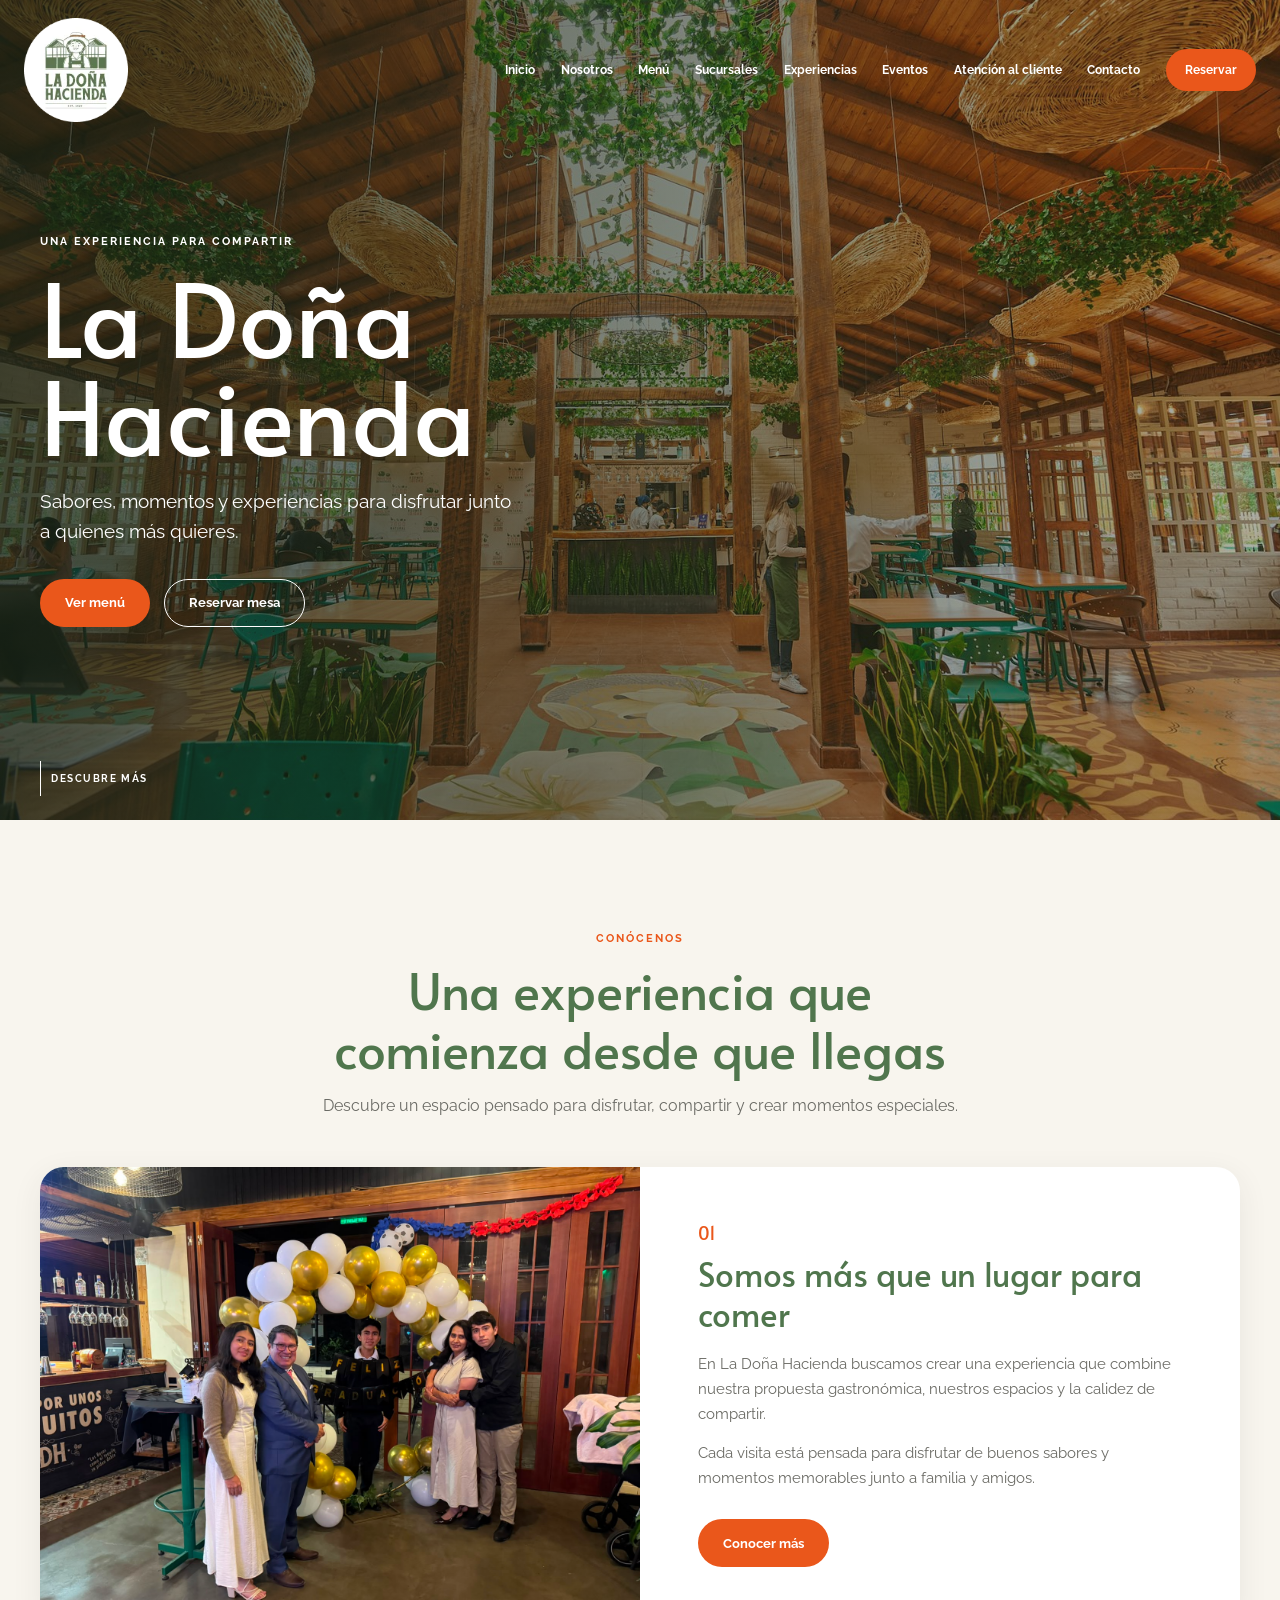
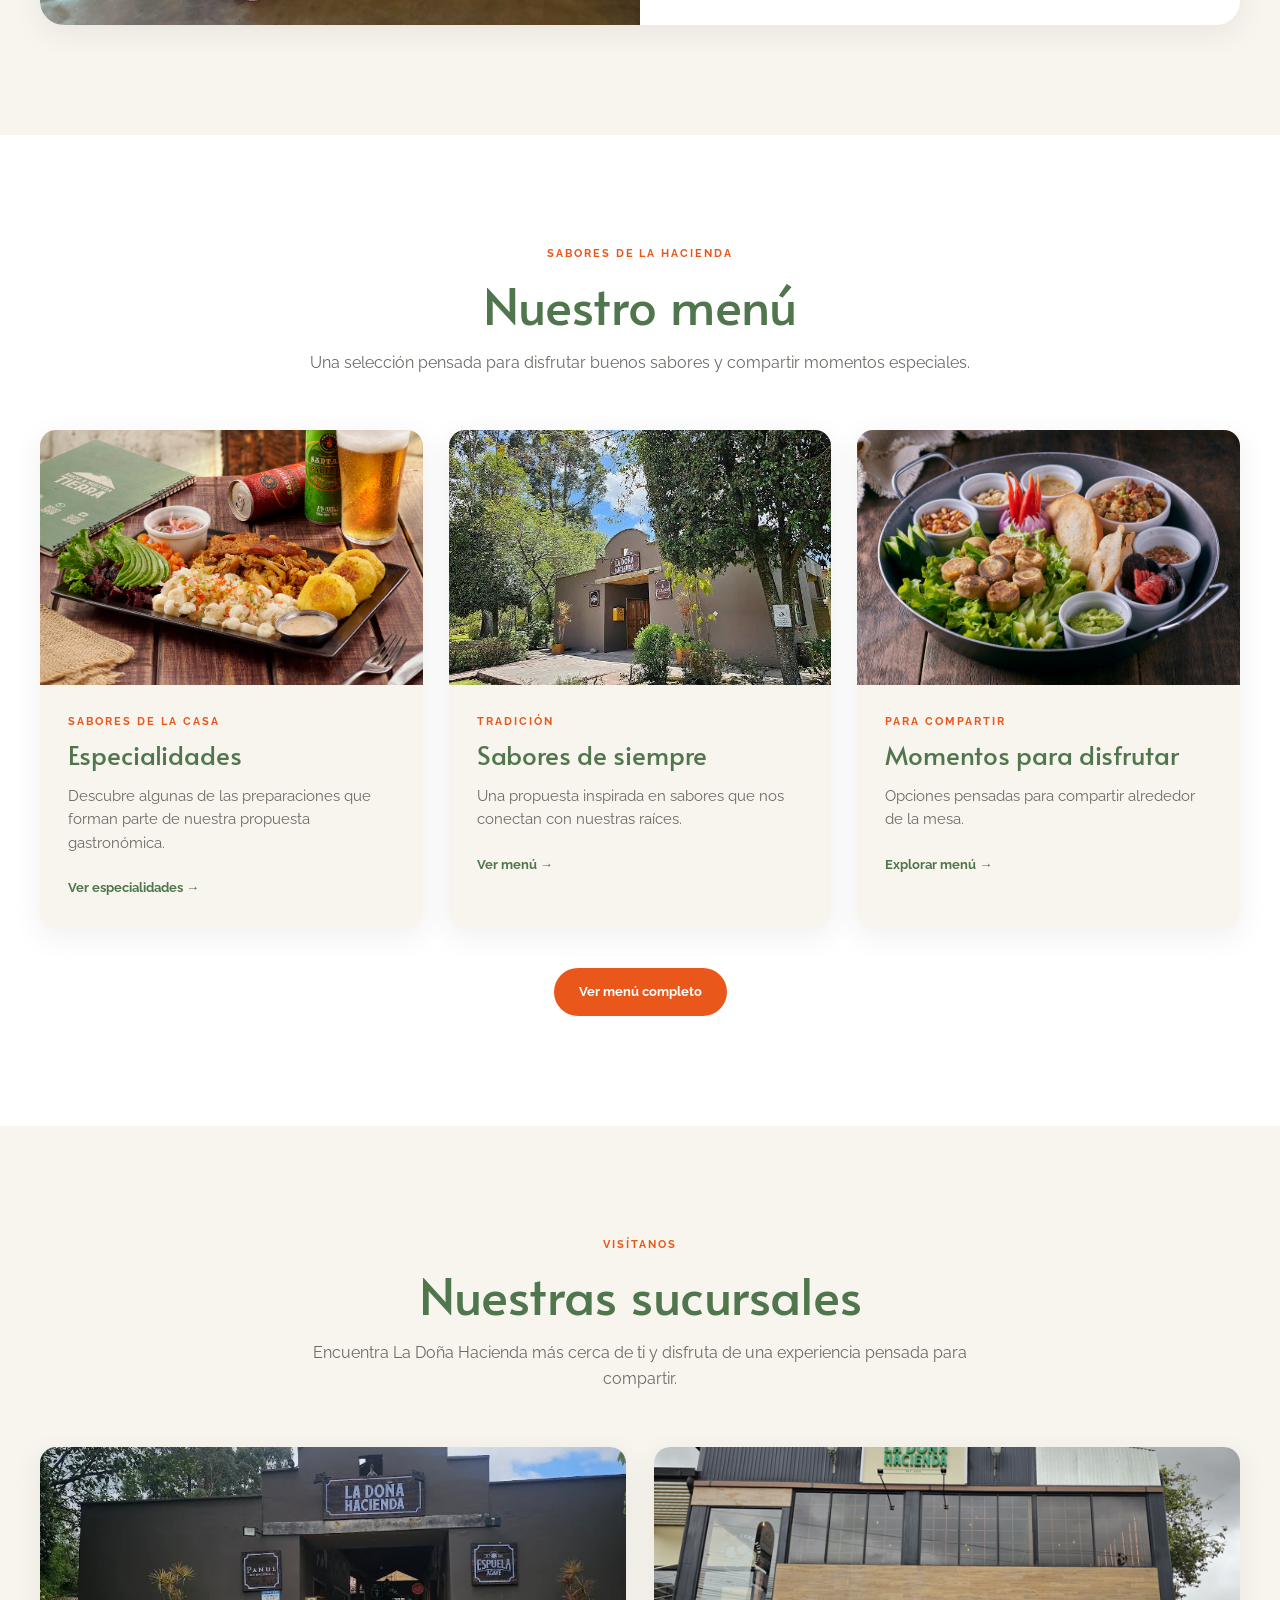
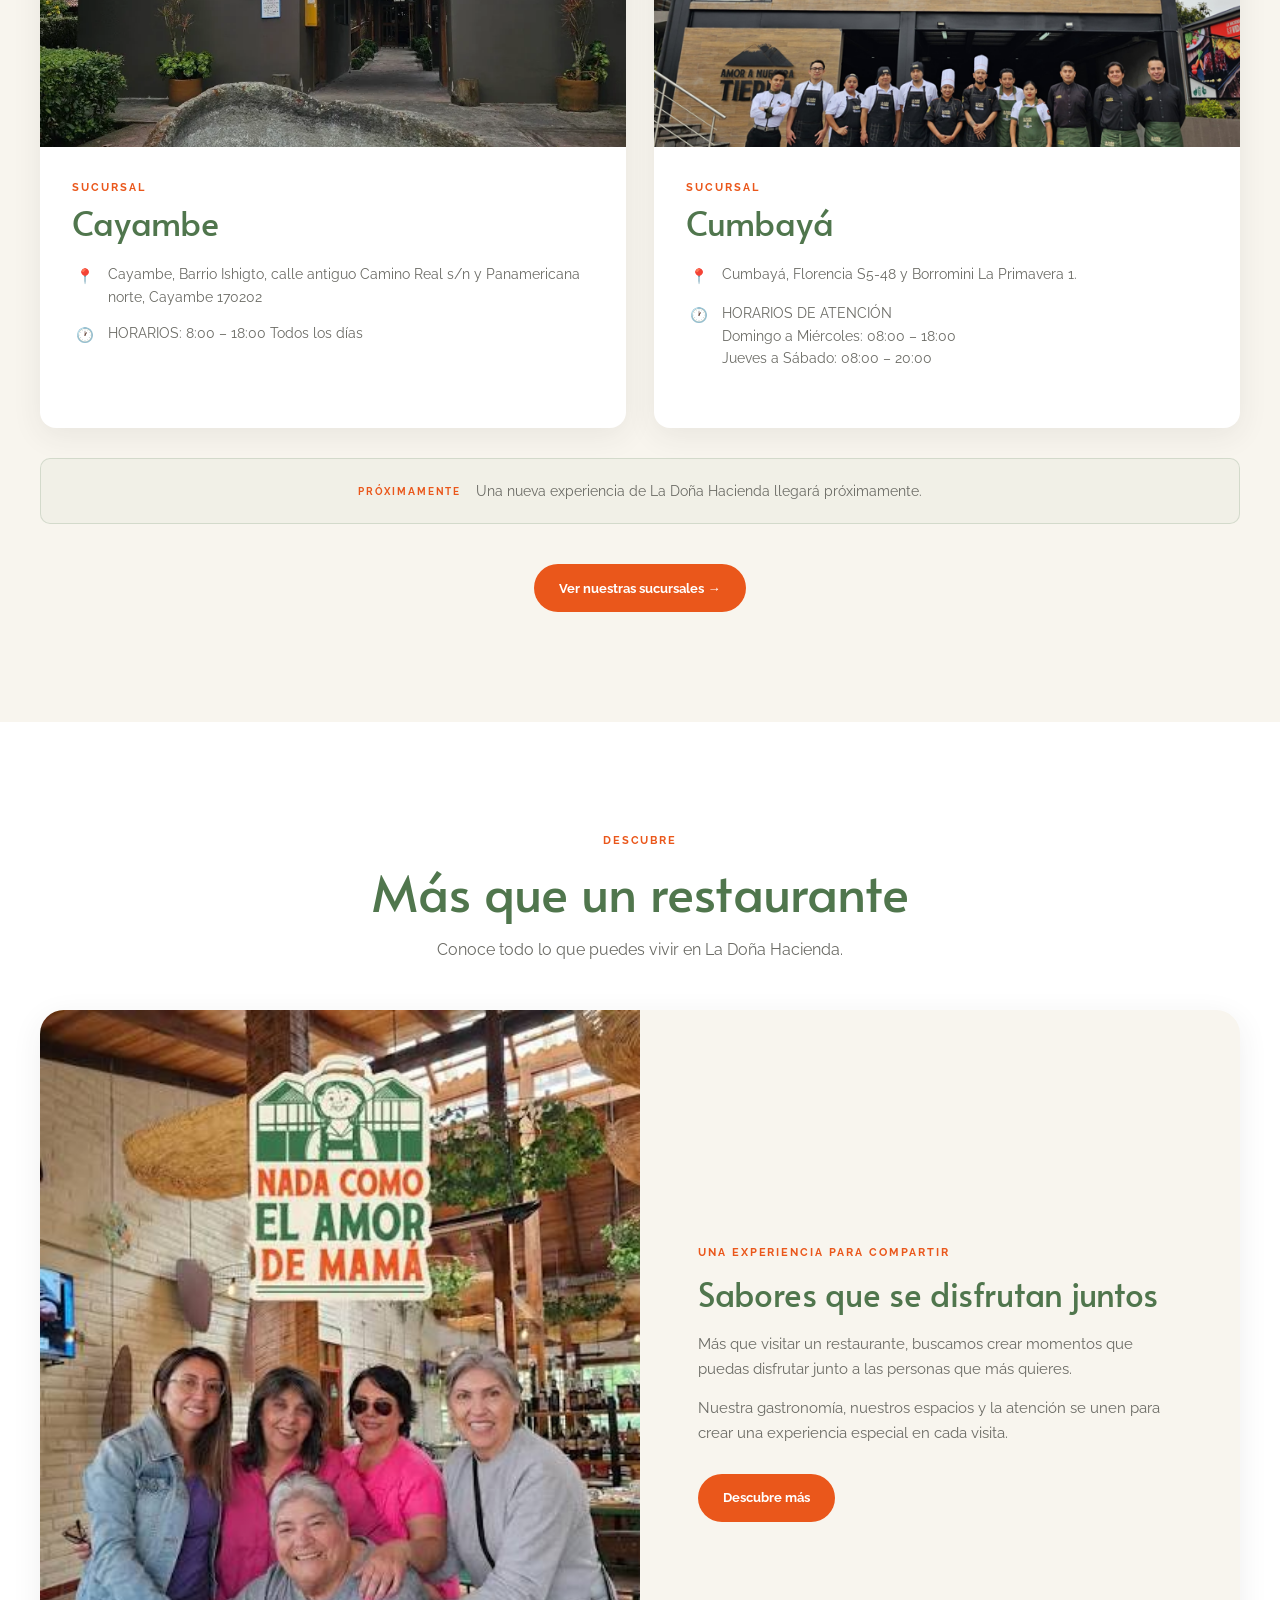
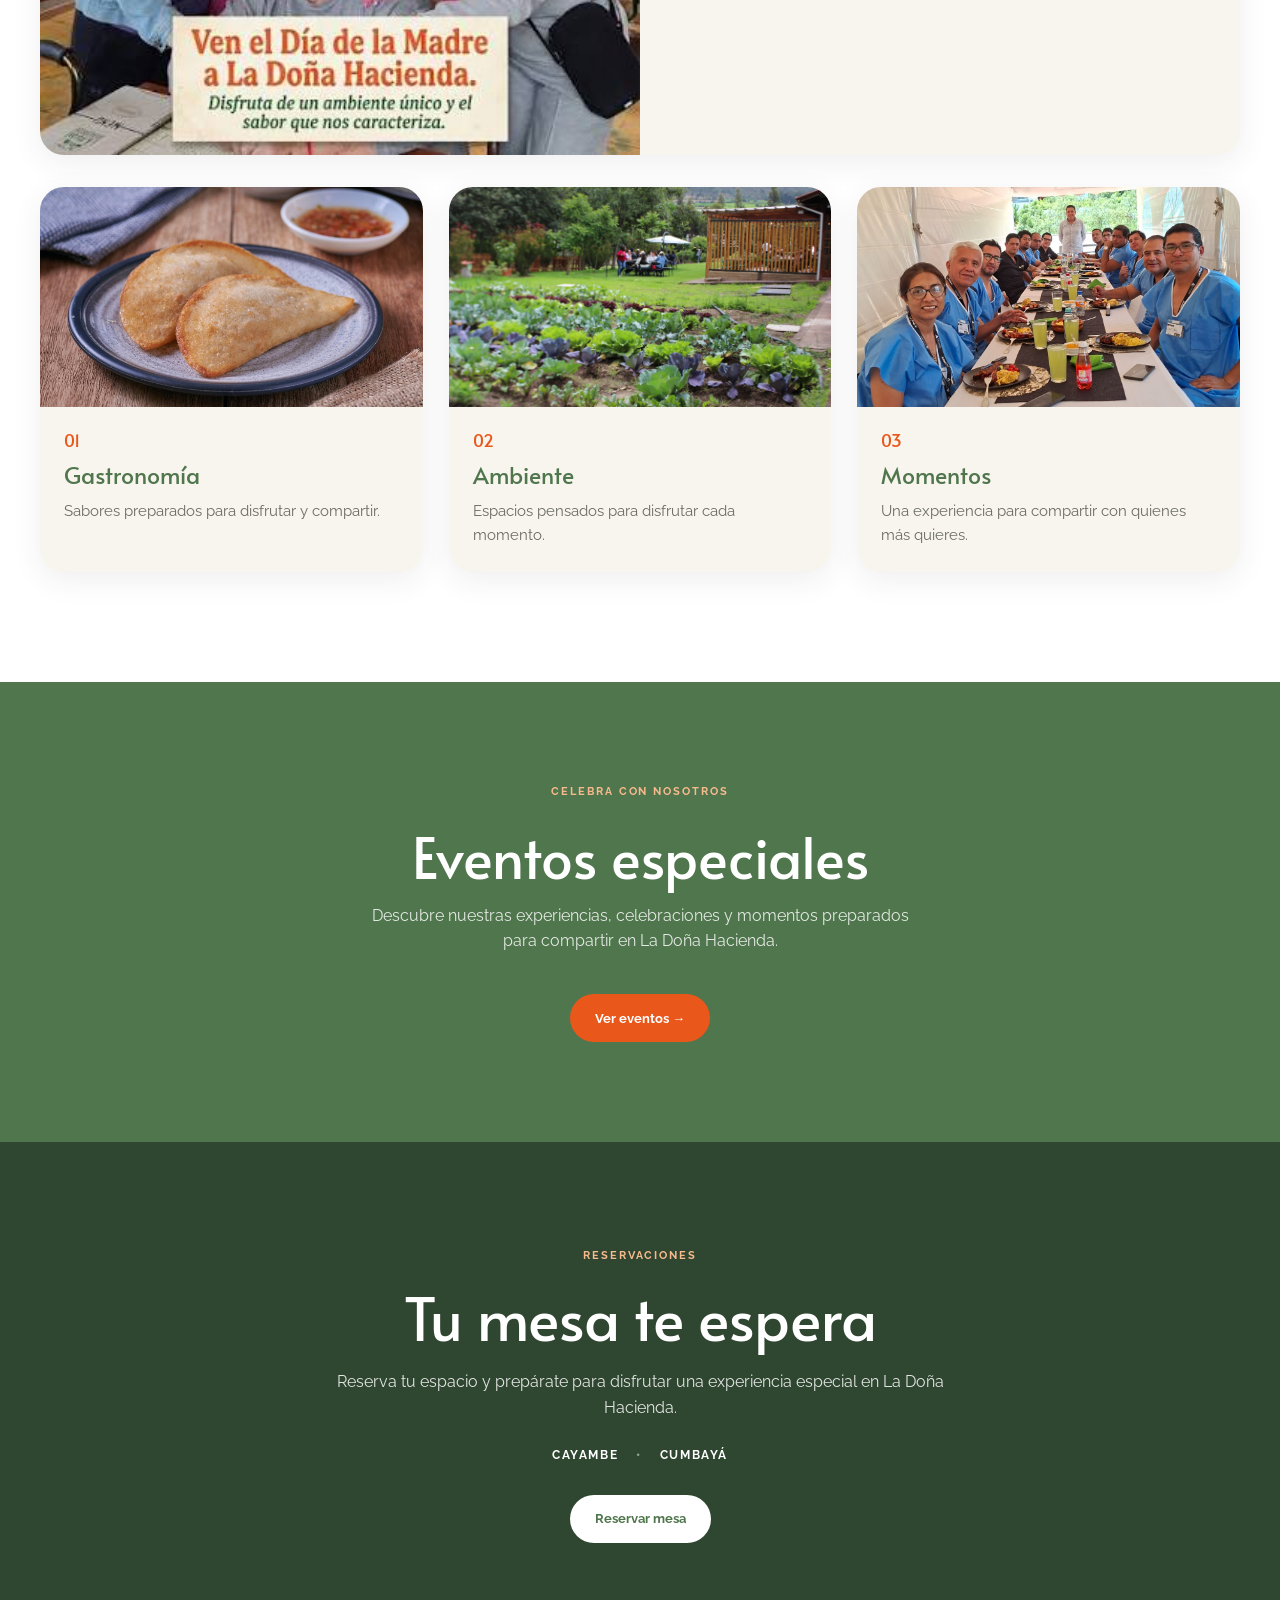
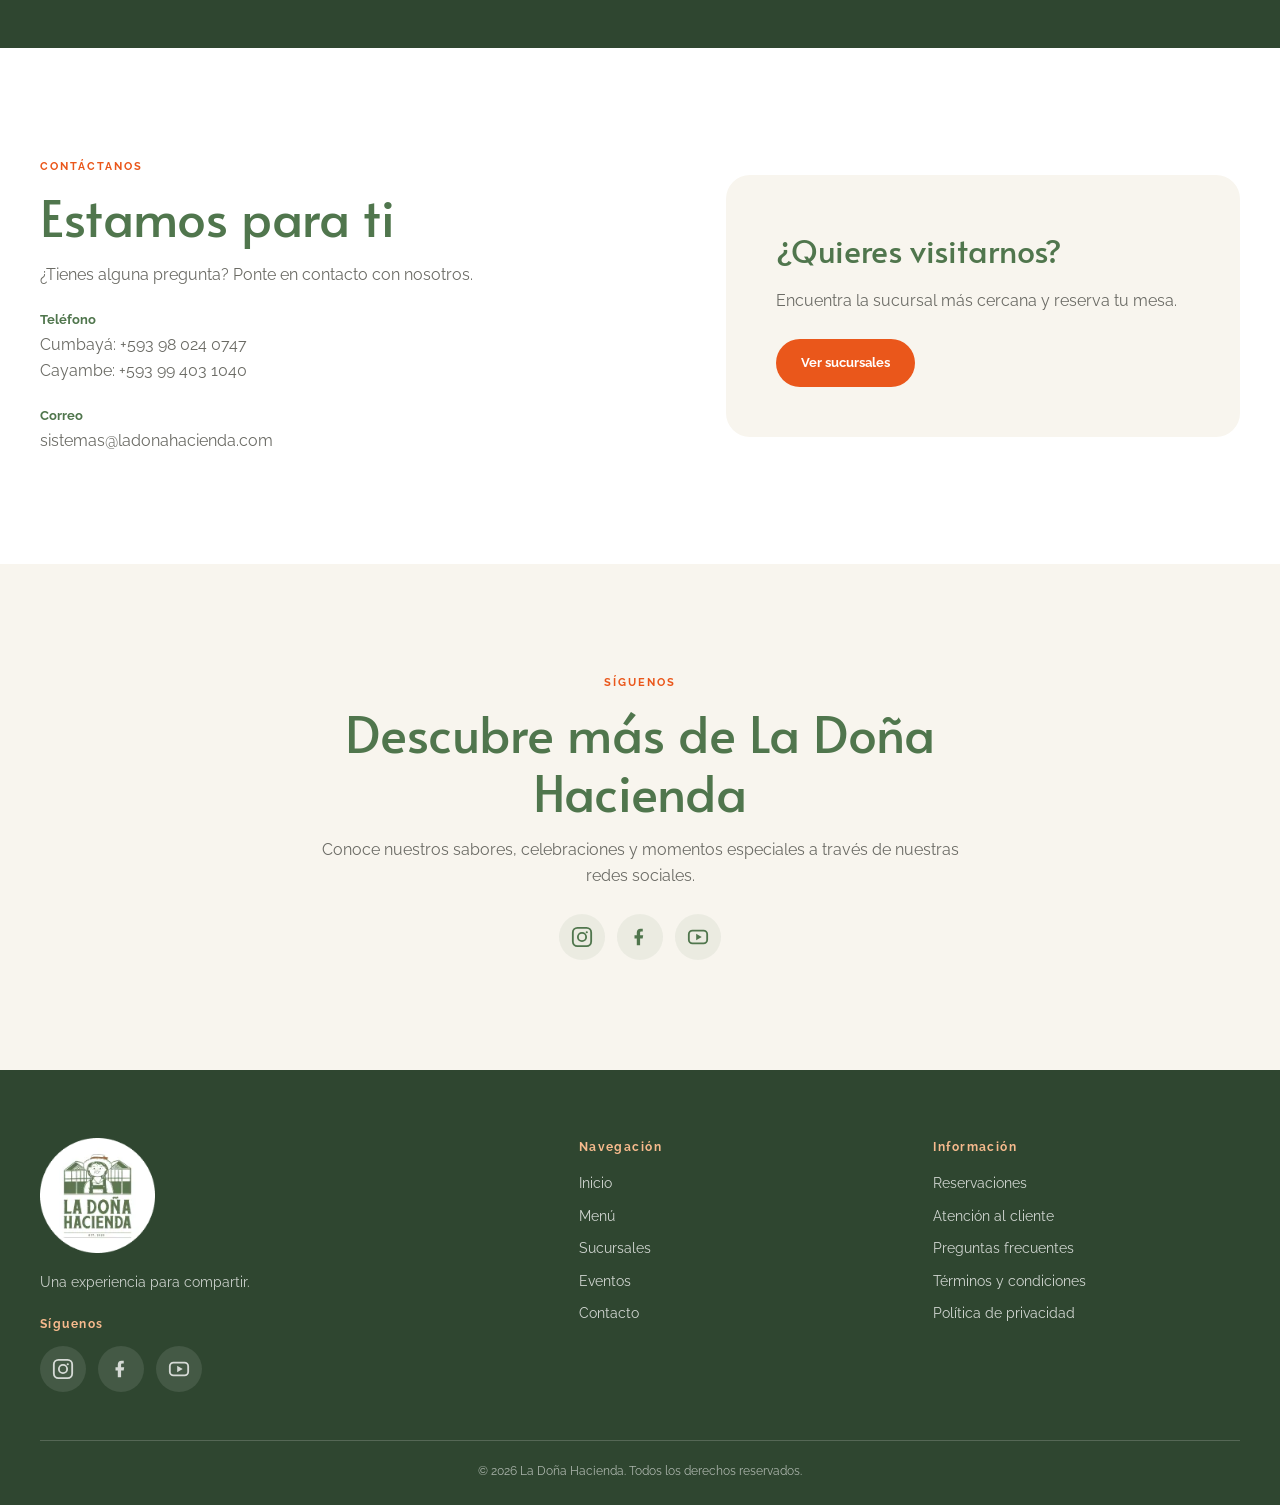
==== index.html @ 36b0cac4 "Correcciones finales y ajustes de contenido funcionalidades, corregidas, cambios de imágenes, puesta" ====
<!doctype html>
<html lang="es">

<head>

    <meta charset="UTF-8" />

    <meta name="viewport" content="width=device-width, initial-scale=1.0" />

    <meta name="description" content="La Doña Hacienda - Experiencia gastronómica única" />

    <title>La Doña Hacienda</title>

    <!--Google Fonts-->
    <link rel="preconnect" href="https://fonts.googleapis.com">

    <link rel="preconnect" href="https://fonts.gstatic.com" crossorigin>
    <link href="https://fonts.googleapis.com/css2?family=Alata&family=Raleway:wght@400;500;600;700&display=swap"
        rel="stylesheet">

    <!--css-->
    <link rel="stylesheet" href="css/style.css">

</head>


<body>

    <!-- =====================================
         HEADER
    ====================================== -->

    <header class="header">

        <div class="header-container">

            <!-- LOGO -->

            <a href="#inicio" class="logo">

                <img src="img/logo.png" alt="La Doña Hacienda">

            </a>


            <!-- BOTÓN MENÚ MÓVIL -->

            <button class="menu-toggle" id="menuToggle" aria-label="Abrir menú" aria-controls="mainNav"
                aria-expanded="false">

                <span></span>
                <span></span>
                <span></span>

            </button>


            <!-- NAVEGACIÓN -->

            <nav class="nav" id="mainNav">

                <a href="#inicio">
                    Inicio
                </a>

                <a href="pages/nosotros.html">
                    Nosotros
                </a>

                <a href="#menu">
                    Menú
                </a>

                <a href="#sucursales">
                    Sucursales
                </a>

                <a href="#experiencias">
                    Experiencias
                </a>

                <a href="#eventos">
                    Eventos
                </a>

                <a href="pages/denuncia.html">
                    Atención al cliente
                </a>

                <a href="#contacto">
                    Contacto
                </a>

                <a href="pages/reservas.html" class="nav-button">

                    Reservar

                </a>

            </nav>

        </div>

    </header>



    <!-- =====================================
         CONTENIDO PRINCIPAL
    ====================================== -->

    <main>


        <!-- =====================================
             HERO
        ====================================== -->

        <section class="hero" id="inicio">

            <div class="hero-overlay"></div>

            <div class="hero-content">

                <span class="hero-subtitle">
                    UNA EXPERIENCIA PARA COMPARTIR
                </span>

                <h1>
                    La Doña<br>
                    Hacienda
                </h1>

                <p>
                    Sabores, momentos y experiencias
                    para disfrutar junto a quienes más quieres.
                </p>


                <div class="hero-buttons">

                    <a href="#menu" class="btn btn-primary">

                        Ver menú

                    </a>

                    <a href="#reservas" class="btn btn-secondary">

                        Reservar mesa

                    </a>

                </div>

                <a href="#experiencia" class="hero-scroll">

                    <span class="hero-scroll-line"></span>

                    <span>
                        DESCUBRE MÁS
                    </span>

                </a>

            </div>

        </section>



        <!-- =====================================
             EXPERIENCIA
        ====================================== -->

        <!-- =====================================
     NUESTRA EXPERIENCIA
====================================== -->

        <section class="section experience" id="experiencia">

            <div class="container">

                <div class="section-heading">

                    <span class="section-label">
                        CONÓCENOS
                    </span>

                    <h2>
                        Una experiencia que comienza desde que llegas
                    </h2>

                    <p>
                        Descubre un espacio pensado para disfrutar,
                        compartir y crear momentos especiales.
                    </p>

                </div>


                <div class="about-feature">

                    <!-- IMAGEN -->

                    <div class="about-image">

                        <img src="img/nosotros.jpg" alt="Experiencia en La Doña Hacienda">

                    </div>


                    <!-- CONTENIDO -->

                    <div class="about-content">

                        <span class="about-number">
                            01
                        </span>

                        <h3>
                            Somos más que un lugar para comer
                        </h3>

                        <p>
                            En La Doña Hacienda buscamos crear
                            una experiencia que combine nuestra
                            propuesta gastronómica, nuestros
                            espacios y la calidez de compartir.
                        </p>

                        <p>
                            Cada visita está pensada para disfrutar
                            de buenos sabores y momentos memorables
                            junto a familia y amigos.
                        </p>

                        <a href="pages/nosotros.html" class="btn btn-primary">
                            Conocer más
                        </a>

                    </div>

                </div>

            </div>

        </section>



        <!-- =====================================
     MENÚ
====================================== -->

        <section class="section menu-section" id="menu">

            <div class="container">

                <div class="section-heading">

                    <span class="section-label">
                        SABORES DE LA HACIENDA
                    </span>

                    <h2>
                        Nuestro menú
                    </h2>

                    <p>
                        Una selección pensada para disfrutar
                        buenos sabores y compartir momentos
                        especiales.
                    </p>

                </div>


                <div class="menu-grid">


                    <!-- TARJETA 1 -->

                    <article class="menu-card">

                        <div class="menu-image">

                            <img src="img/menu/plato1.jpg" alt="Especialidades de La Doña Hacienda">

                        </div>

                        <div class="menu-content">

                            <span class="menu-category">
                                SABORES DE LA CASA
                            </span>

                            <h3>
                                Especialidades
                            </h3>

                            <p>
                                Descubre algunas de las preparaciones
                                que forman parte de nuestra propuesta
                                gastronómica.
                            </p>

                            <a href="pages/menu.html" class="text-link">

                                Ver especialidades →

                            </a>

                        </div>

                    </article>


                    <!-- TARJETA 2 -->

                    <article class="menu-card">

                        <div class="menu-image">

                            <img src="img/menu/plato2.jpg" alt="Sabores tradicionales">

                        </div>

                        <div class="menu-content">

                            <span class="menu-category">
                                TRADICIÓN
                            </span>

                            <h3>
                                Sabores de siempre
                            </h3>

                            <p>
                                Una propuesta inspirada en sabores
                                que nos conectan con nuestras raíces.
                            </p>

                            <a href="pages/menu.html" class="text-link">

                                Ver menú →

                            </a>

                        </div>

                    </article>


                    <!-- TARJETA 3 -->

                    <article class="menu-card">

                        <div class="menu-image">

                            <img src="img/menu/plato3.jpg" alt="Platos para compartir">

                        </div>

                        <div class="menu-content">

                            <span class="menu-category">
                                PARA COMPARTIR
                            </span>

                            <h3>
                                Momentos para disfrutar
                            </h3>

                            <p>
                                Opciones pensadas para compartir
                                alrededor de la mesa.
                            </p>

                            <a href="pages/menu.html" class="text-link">

                                Explorar menú →

                            </a>

                        </div>

                    </article>

                </div>


                <!-- CTA -->

                <div class="menu-cta">

                    <a href="pages/menu.html" class="btn btn-primary">

                        Ver menú completo

                    </a>

                </div>

            </div>

        </section>

        <!-- =====================================
     SUCURSALES
====================================== -->

        <section class="section branches-section" id="sucursales">

            <div class="container">

                <div class="section-heading">

                    <span class="section-label">
                        VISÍTANOS
                    </span>

                    <h2>
                        Nuestras sucursales
                    </h2>

                    <p>
                        Encuentra La Doña Hacienda más cerca de ti
                        y disfruta de una experiencia pensada para compartir.
                    </p>

                </div>


                <div class="branches-grid">


                    <!-- =================================
                 CAYAMBE
            ================================== -->

                    <article class="branch-card" data-branch-url="pages/sucursales.html#cayambe" data-branch-label="Ver información de la sucursal Cayambe">

                        <div class="branch-image">

                            <img src="img/sucursales/cayambe.jpg" alt="La Doña Hacienda Cayambe">

                        </div>


                        <div class="branch-content">

                            <span class="branch-label">
                                SUCURSAL
                            </span>

                            <h3>
                                Cayambe
                            </h3>


                            <div class="branch-info">

                                <div class="branch-info-item">

                                    <span class="branch-icon">
                                        📍
                                    </span>

                                    <p>
                                        Cayambe, Barrio Ishigto, calle antiguo Camino Real s/n y
                                        Panamericana norte, Cayambe 170202
                                    </p>

                                </div>


                                <div class="branch-info-item">

                                    <span class="branch-icon">
                                        🕐
                                    </span>

                                    <p>
                                        HORARIOS: 8:00 – 18:00
                                        Todos los días
                                    </p>

                                </div>

                            </div>

                        </div>

                    </article>


                    <!-- =================================
                 CUMBAYÁ
            ================================== -->

                    <article class="branch-card" data-branch-url="pages/sucursales.html#cumbaya" data-branch-label="Ver información de la sucursal Cumbayá">

                        <div class="branch-image">

                            <img src="img/sucursales/cumbaya.jpg" alt="La Doña Hacienda Cumbayá">

                        </div>


                        <div class="branch-content">

                            <span class="branch-label">
                                SUCURSAL
                            </span>

                            <h3>
                                Cumbayá
                            </h3>


                            <div class="branch-info">

                                <div class="branch-info-item">

                                    <span class="branch-icon">
                                        📍
                                    </span>

                                    <p>
                                        Cumbayá, Florencia S5-48 y Borromini
                                        La Primavera 1.
                                    </p>

                                </div>


                                <div class="branch-info-item">

                                    <span class="branch-icon">
                                        🕐
                                    </span>

                                    <p>
                                        HORARIOS DE ATENCIÓN<br>
                                        Domingo a Miércoles: 08:00 – 18:00 <br>
                                        Jueves a Sábado: 08:00 – 20:00
                                    </p>

                                </div>

                            </div>

                        </div>

                    </article>

                </div>


                <!-- FUTURA TERCERA SUCURSAL -->

                <div class="branch-future">

                    <span>
                        PRÓXIMAMENTE
                    </span>

                    <p>
                        Una nueva experiencia de La Doña Hacienda
                        llegará próximamente.
                    </p>

                </div>


                <!-- CTA SUCURSALES -->

                <div class="menu-cta">

                    <a href="pages/sucursales.html" class="btn btn-primary">

                        Ver nuestras sucursales →

                    </a>

                </div>

            </div>

        </section>



        <!-- =====================================
             EXPERIENCIAS
        ====================================== -->

        <section class="section experiences" id="experiencias">

            <div class="container">

                <div class="section-heading">

                    <span class="section-label">
                        DESCUBRE
                    </span>

                    <h2>
                        Más que un restaurante
                    </h2>

                    <p>
                        Conoce todo lo que puedes vivir
                        en La Doña Hacienda.
                    </p>

                </div>

                <!-- EXPERIENCIA PRINCIPAL -->

                <div class="experience-feature">

                    <!-- IMAGEN -->

                    <div class="feature-image">

                        <img src="img/experiencias/experiencia-principal.jpg" alt="Experiencia en La Doña Hacienda">

                    </div>


                    <!-- CONTENIDO -->

                    <div class="feature-content">

                        <span class="experience-label">
                            UNA EXPERIENCIA PARA COMPARTIR
                        </span>

                        <h2>
                            Sabores que se disfrutan juntos
                        </h2>

                        <p>
                            Más que visitar un restaurante, buscamos
                            crear momentos que puedas disfrutar junto
                            a las personas que más quieres.
                        </p>

                        <p>
                            Nuestra gastronomía, nuestros espacios
                            y la atención se unen para crear una
                            experiencia especial en cada visita.
                        </p>

                        <a href="pages/eventos.html" class="btn btn-primary">
                            Descubre más
                        </a>

                    </div>

                </div>


                <!-- EXPERIENCIAS SECUNDARIAS -->

                <div class="experience-highlights">


                    <!-- GASTRONOMÍA -->

                    <article class="experience-highlight">

                        <div class="highlight-image">

                            <img src="img/experiencias/gastronomia.jpg" alt="Gastronomía de La Doña Hacienda">

                        </div>

                        <div class="highlight-content">

                            <span>
                                01
                            </span>

                            <h3>
                                Gastronomía
                            </h3>

                            <p>
                                Sabores preparados para disfrutar
                                y compartir.
                            </p>

                        </div>

                    </article>


                    <!-- AMBIENTE -->

                    <article class="experience-highlight">

                        <div class="highlight-image">

                            <img src="img/experiencias/ambiente.jpg" alt="Ambiente de La Doña Hacienda">

                        </div>

                        <div class="highlight-content">

                            <span>
                                02
                            </span>

                            <h3>
                                Ambiente
                            </h3>

                            <p>
                                Espacios pensados para disfrutar
                                cada momento.
                            </p>

                        </div>

                    </article>


                    <!-- MOMENTOS -->

                    <article class="experience-highlight">

                        <div class="highlight-image">

                            <img src="img/experiencias/momentos.jpg" alt="Momentos en La Doña Hacienda">

                        </div>

                        <div class="highlight-content">

                            <span>
                                03
                            </span>

                            <h3>
                                Momentos
                            </h3>

                            <p>
                                Una experiencia para compartir
                                con quienes más quieres.
                            </p>

                        </div>

                    </article>


                </div>

            </div>

        </section>



        <!-- =====================================
             EVENTOS
        ====================================== -->

        <section class="section events" id="eventos">

            <div class="container">

                <div class="events-placeholder">

                    <span class="section-label">
                        CELEBRA CON NOSOTROS
                    </span>

                    <h2>
                        Eventos especiales
                    </h2>

                    <p>
                        Descubre nuestras experiencias, celebraciones y momentos preparados para compartir en La Doña Hacienda.
                    </p>

                    <div class="menu-cta">

                        <a href="pages/eventos.html" class="btn btn-primary">

                            Ver eventos →

                        </a>

                    </div>

                </div>

            </div>

        </section>



        <!--=====================================RESERVAS======================================-->

        <section class="reservation" id="reservas">

            <div class="container">

                <div class="reservation-content">

                    <span class="section-label">
                        RESERVACIONES
                    </span>

                    <h2>
                        Tu mesa te espera
                    </h2>

                    <p>
                        Reserva tu espacio y prepárate para disfrutar
                        una experiencia especial en La Doña Hacienda.
                    </p>


                    <div class="reservation-branches">

                        <span>
                            CAYAMBE
                        </span>

                        <span class="reservation-divider">
                            •
                        </span>

                        <span>
                            CUMBAYÁ
                        </span>

                    </div>


                    <a href="pages/reservas.html" class="btn btn-light">
                        Reservar mesa
                    </a>

                </div>

            </div>

        </section>



        <!-- =====================================
             CONTACTO
        ====================================== -->

        <section class="section contact" id="contacto">

            <div class="container">

                <div class="contact-grid">


                    <div class="contact-info">

                        <span class="section-label">
                            CONTÁCTANOS
                        </span>

                        <h2>
                            Estamos para ti
                        </h2>

                        <p>
                            ¿Tienes alguna pregunta?
                            Ponte en contacto con nosotros.
                        </p>


                        <div class="contact-item">

                            <strong>
                                Teléfono
                            </strong>

                            <span>
                                Cumbayá: +593 98 024 0747 <br>
                                Cayambe: +593 99 403 1040
                            </span>

                        </div>


                        <div class="contact-item">

                            <strong>
                                Correo
                            </strong>

                            <span>
                                sistemas@ladonahacienda.com
                            </span>

                        </div>


                    </div>



                    <div class="contact-box">

                        <h3>
                            ¿Quieres visitarnos?
                        </h3>

                        <p>
                            Encuentra la sucursal más cercana
                            y reserva tu mesa.
                        </p>

                        <a href="#sucursales" class="btn btn-primary">

                            Ver sucursales

                        </a>

                    </div>


                </div>

            </div>

        </section>



        <!-- =====================================
             REDES SOCIALES
        ====================================== -->

        <section class="section social-cta-section" id="redes">

            <div class="container">

                <div class="section-heading">

                    <span class="section-label">
                        SÍGUENOS
                    </span>

                    <h2>
                        Descubre más de La Doña Hacienda
                    </h2>

                    <p>
                        Conoce nuestros sabores, celebraciones y momentos especiales a través de nuestras redes sociales.
                    </p>

                </div>

                <div class="social-links">

                    <a href="https://www.instagram.com/ladonahacienda/" class="social-link" target="_blank" rel="noopener noreferrer" aria-label="Instagram de La Doña Hacienda">
                        <svg viewBox="0 0 24 24" aria-hidden="true" focusable="false">
                            <rect x="2" y="2" width="20" height="20" rx="5" fill="none" stroke="currentColor" stroke-width="2"></rect>
                            <circle cx="12" cy="12" r="4.5" fill="none" stroke="currentColor" stroke-width="2"></circle>
                            <circle cx="17.2" cy="6.8" r="1.2" fill="currentColor"></circle>
                        </svg>
                    </a>

                    <a href="https://www.facebook.com/ladonahacienda" class="social-link" target="_blank" rel="noopener noreferrer" aria-label="Facebook de La Doña Hacienda">
                        <svg viewBox="0 0 24 24" aria-hidden="true" focusable="false">
                            <path fill="currentColor" d="M15 3h-2.5C10.02 3 8.5 4.62 8.5 7.1V10H6v3.5h2.5V21h3.6v-7.5H14.9L15.5 10h-3.4V7.4c0-.95.47-1.4 1.4-1.4H15V3z"></path>
                        </svg>
                    </a>

                    <a href="https://www.youtube.com/@ladonahacienda5906" class="social-link" target="_blank" rel="noopener noreferrer" aria-label="YouTube de La Doña Hacienda">
                        <svg viewBox="0 0 24 24" aria-hidden="true" focusable="false">
                            <rect x="2" y="5" width="20" height="14" rx="4" fill="none" stroke="currentColor" stroke-width="2"></rect>
                            <path fill="currentColor" d="M10 8.5l6 3.5-6 3.5z"></path>
                        </svg>
                    </a>

                </div>

            </div>

        </section>

    </main>



    <!-- =====================================
         FOOTER
    ====================================== -->

    <footer class="footer">

        <div class="container">

            <div class="footer-content">


                <div class="footer-brand">

                    <img src="img/logo.png" alt="La Doña Hacienda">

                    <p>
                        Una experiencia para compartir.
                    </p>

                    <div class="footer-social">

                        <h3>
                            Síguenos
                        </h3>

                        <div class="social-links">

                            <a href="https://www.instagram.com/ladonahacienda/" class="social-link" target="_blank" rel="noopener noreferrer" aria-label="Instagram de La Doña Hacienda">
                                <svg viewBox="0 0 24 24" aria-hidden="true" focusable="false">
                                    <rect x="2" y="2" width="20" height="20" rx="5" fill="none" stroke="currentColor" stroke-width="2"></rect>
                                    <circle cx="12" cy="12" r="4.5" fill="none" stroke="currentColor" stroke-width="2"></circle>
                                    <circle cx="17.2" cy="6.8" r="1.2" fill="currentColor"></circle>
                                </svg>
                            </a>

                            <a href="https://www.facebook.com/ladonahacienda" class="social-link" target="_blank" rel="noopener noreferrer" aria-label="Facebook de La Doña Hacienda">
                                <svg viewBox="0 0 24 24" aria-hidden="true" focusable="false">
                                    <path fill="currentColor" d="M15 3h-2.5C10.02 3 8.5 4.62 8.5 7.1V10H6v3.5h2.5V21h3.6v-7.5H14.9L15.5 10h-3.4V7.4c0-.95.47-1.4 1.4-1.4H15V3z"></path>
                                </svg>
                            </a>

                            <a href="https://www.youtube.com/@ladonahacienda5906" class="social-link" target="_blank" rel="noopener noreferrer" aria-label="YouTube de La Doña Hacienda">
                                <svg viewBox="0 0 24 24" aria-hidden="true" focusable="false">
                                    <rect x="2" y="5" width="20" height="14" rx="4" fill="none" stroke="currentColor" stroke-width="2"></rect>
                                    <path fill="currentColor" d="M10 8.5l6 3.5-6 3.5z"></path>
                                </svg>
                            </a>

                        </div>

                    </div>

                </div>


                <div class="footer-links">

                    <h3>
                        Navegación
                    </h3>

                    <a href="#inicio">
                        Inicio
                    </a>

                    <a href="#menu">
                        Menú
                    </a>

                    <a href="#sucursales">
                        Sucursales
                    </a>

                    <a href="#eventos">
                        Eventos
                    </a>

                    <a href="#contacto">
                        Contacto
                    </a>

                </div>


                <div class="footer-links">

                    <h3>
                        Información
                    </h3>

                    <a href="pages/reservas.html">
                        Reservaciones
                    </a>

                    <a href="pages/denuncia.html">
                        Atención al cliente
                    </a>

                    <a href="pages/faq.html">
                        Preguntas frecuentes
                    </a>

                    <a href="#">
                        Términos y condiciones
                    </a>

                    <a href="pages/politicas.html">
                        Política de privacidad
                    </a>

                </div>


            </div>


            <div class="footer-bottom">

                <p>
                    © 2026 La Doña Hacienda.
                    Todos los derechos reservados.
                </p>

            </div>

        </div>

    </footer>



    <!-- JAVASCRIPT -->

    <script src="js/main.js"></script>

    <!-- Tarjetas de sucursales interactivas -->
    <script src="js/sucursales.js"></script>

</body>

</html>
---- css/style.css ----
/* La Doña Hacienda — hoja de estilos canónica */

:root {
    --verde-principal: #50764d;
    --verde-oscuro: #2f4630;
    --superposicion-hero: linear-gradient(90deg, rgb(20 35 22 / 75%), rgb(20 35 22 / 34%));
    --naranja-principal: #ea571b;
    --naranja-secundario: #e2561f;
    --naranja-claro: #f7ba8d;
    --crema: #f8f5ee;
    --blanco: #fff;
    --texto-principal: #30332f;
    --texto-secundario: #6b6b65;
    --sombra-suave: 0 8px 30px rgb(48 51 47 / 8%);
    --sombra-media: 0 12px 35px rgb(48 51 47 / 13%);
    --radio: 16px;
    --radio-grande: 24px;
    --transicion: 0.3s ease;
    --ancho-contenedor: 1200px;
    --space-xs: 8px;
    --space-sm: 16px;
    --space-md: 24px;
    --space-lg: 40px;
    --space-xl: 64px;
    --space-2xl: 88px;
}

/* Base */
*,
*::before,
*::after {
    box-sizing: border-box;
}

html {
    scroll-behavior: smooth;
}

body {
    margin: 0;
    background: var(--blanco);
    color: var(--texto-principal);
    font-family: Raleway, sans-serif;
    line-height: 1.6;
}

img {
    display: block;
    max-width: 100%;
}

a {
    color: inherit;
    text-decoration: none;
}

button {
    border: 0;
    font: inherit;
}

h1,
h2,
h3,
p {
    margin: 0;
}

.container {
    width: min(calc(100% - 48px), var(--ancho-contenedor));
    margin-inline: auto;
}

.section {
    padding: 110px 0;
}

section[id] {
    scroll-margin-top: 82px;
}

.section-heading {
    max-width: 680px;
    margin: 0 auto 55px;
    text-align: center;
}

.section-label,
.hero-subtitle,
.menu-category,
.branch-label,
.experience-label {
    display: block;
    color: var(--naranja-principal);
    font-size: .69rem;
    font-weight: 700;
    letter-spacing: .18em;
}

.section-label {
    margin-bottom: 12px;
}

.section-heading h2,
.feature-content h2,
.reservation h2,
.contact-info h2 {
    color: var(--verde-principal);
    font-family: Alata, sans-serif;
    font-weight: 400;
    line-height: 1.15;
}

.section-heading h2 {
    font-size: clamp(2.2rem, 4vw, 3.25rem);
}

.section-heading p {
    margin-top: 16px;
    color: var(--texto-secundario);
}

/* Header y navegación */
.header {
    position: fixed;
    z-index: 20;
    top: 0;
    width: 100%;
    padding: calc(var(--space-sm) + 2px) 0;
    color: var(--blanco);
    transition: background-color var(--transicion), box-shadow var(--transicion), color var(--transicion), padding var(--transicion);
}

.header-scrolled {
    padding: calc(var(--space-xs) + 2px) 0;
    background: rgb(255 255 255 / 97%);
    box-shadow: var(--sombra-suave);
    color: var(--verde-principal);
}

.header-container {
    display: flex;
    align-items: center;
    justify-content: space-between;
    width: min(calc(100% - 48px), 1360px);
    margin: auto;
}

.logo {
    display: block;
    flex: 0 0 auto;
}

.logo img {
    width: 104px;
    height: auto;
}

.nav {
    display: flex;
    align-items: center;
    gap: clamp(14px, 2vw, 30px);
    font-size: .78rem;
    font-weight: 700;
}

.nav a:not(.nav-button) {
    position: relative;
    padding: 8px 0;
}

.nav a:not(.nav-button)::after {
    position: absolute;
    right: 0;
    bottom: 2px;
    left: 0;
    height: 2px;
    background: currentColor;
    content: "";
    transform: scaleX(0);
    transition: transform var(--transicion);
}

.nav a:not(.nav-button):hover::after {
    transform: scaleX(1);
}

.nav-button {
    padding: 11px 19px;
    border-radius: 999px;
    background: var(--naranja-principal);
    color: var(--blanco);
    transition: background-color var(--transicion), transform var(--transicion);
}

.nav-button:hover {
    background: var(--naranja-secundario);
    transform: translateY(-2px);
}

.menu-toggle {
    display: none;
    padding: 7px;
    background: transparent;
    color: inherit;
    cursor: pointer;
}

.menu-toggle span {
    display: block;
    width: 25px;
    height: 2px;
    margin: 5px 0;
    background: currentColor;
}

/* Botones */
.btn {
    display: inline-flex;
    align-items: center;
    justify-content: center;
    min-height: 48px;
    padding: 12px 24px;
    border: 1px solid transparent;
    border-radius: 999px;
    font-size: .82rem;
    font-weight: 700;
    text-align: center;
    transition: transform var(--transicion), background-color var(--transicion), color var(--transicion), border-color var(--transicion);
}

.btn:hover {
    transform: translateY(-3px);
}

.btn-primary {
    background: var(--naranja-principal);
    color: var(--blanco);
}

.btn-primary:hover {
    background: var(--naranja-secundario);
}

.btn-secondary {
    border-color: var(--blanco);
    color: var(--blanco);
}

.btn-secondary:hover {
    background: var(--blanco);
    color: var(--verde-principal);
}

.btn-light {
    background: var(--blanco);
    color: var(--verde-principal);
}

.btn-light:hover {
    background: var(--crema);
}

.text-link {
    color: var(--verde-principal);
    font-size: .83rem;
    font-weight: 700;
    transition: color var(--transicion);
}

.text-link:hover {
    color: var(--naranja-principal);
}

.btn:focus-visible,
.logo:focus-visible,
.menu-toggle:focus-visible,
.nav a:focus-visible,
.text-link:focus-visible {
    outline: 3px solid var(--naranja-principal);
    outline-offset: 4px;
}

/* Hero */
.hero {
    position: relative;
    display: grid;
    min-height: clamp(720px, 100svh, 820px);
    place-items: center;
    background: url("../img/hero/hero.jpg") center / cover;
    color: var(--blanco);
    isolation: isolate;
}

.hero-overlay {
    position: absolute;
    z-index: -1;
    inset: 0;
    background: var(--superposicion-hero);
}

.hero-content {
    width: min(calc(100% - 48px), 1200px);
    padding: calc(var(--space-2xl) + var(--space-lg) + 2px) 0 calc(var(--space-xl) + var(--space-md) + 2px);
}

.hero-subtitle {
    margin-bottom: var(--space-sm);
    color: var(--blanco);
}

.hero h1 {
    font-family: Alata, sans-serif;
    font-size: clamp(3.8rem, 8vw, 7rem);
    font-weight: 400;
    line-height: .96;
}

.hero p {
    max-width: 480px;
    margin-top: var(--space-md);
    font-size: clamp(1rem, 1.6vw, 1.16rem);
}

.hero-buttons {
    display: flex;
    flex-wrap: wrap;
    gap: 14px;
    margin-top: calc(var(--space-md) + var(--space-xs));
}

.hero-scroll {
    position: absolute;
    bottom: var(--space-md);
    display: flex;
    align-items: center;
    gap: 10px;
    font-size: .61rem;
    font-weight: 700;
    letter-spacing: .16em;
}

.hero-scroll-line {
    display: block;
    width: 1px;
    height: 35px;
    background: currentColor;
}

/* Nosotros */
.experience {
    background: var(--crema);
}

.experience .section-heading {
    margin-bottom: 48px;
}

.about-feature {
    display: grid;
    grid-template-columns: repeat(2, 1fr);
    overflow: hidden;
    border-radius: var(--radio-grande);
    background: var(--blanco);
    box-shadow: var(--sombra-suave);
}

.about-image {
    overflow: hidden;
}

.about-image img,
.menu-image img,
.branch-image img,
.feature-image img,
.highlight-image img {
    width: 100%;
    height: 100%;
    object-fit: cover;
    transition: transform .5s ease;
}

.about-image img {
    object-position: center;
}

.about-feature:hover .about-image img,
.menu-card:hover .menu-image img,
.branch-card:hover .branch-image img,
.experience-feature:hover .feature-image img,
.experience-highlight:hover .highlight-image img {
    transform: scale(1.04);
}

.about-content {
    display: flex;
    flex-direction: column;
    align-items: flex-start;
    justify-content: center;
    padding: clamp(38px, 4.5vw, 64px);
}

.about-number {
    margin-bottom: 12px;
    color: var(--naranja-principal);
    font-family: Alata, sans-serif;
    font-size: 1.1rem;
    line-height: 1;
}

.about-content h3 {
    margin-bottom: 18px;
    color: var(--verde-principal);
    font-family: Alata, sans-serif;
    font-size: clamp(1.85rem, 2.6vw, 2.35rem);
    font-weight: 400;
    line-height: 1.2;
}

.about-content p {
    color: var(--texto-secundario);
    font-size: .95rem;
    line-height: 1.65;
    max-width: 480px;
}

.about-content p + p {
    margin-top: 14px;
}

.about-content .btn {
    margin-top: 28px;
}

/* Menú y sucursales */
.menu-section {
    background: var(--blanco);
}

.menu-grid {
    display: grid;
    grid-template-columns: repeat(3, 1fr);
    gap: 26px;
}

.menu-card {
    overflow: hidden;
    border-radius: var(--radio);
    background: var(--crema);
    box-shadow: var(--sombra-suave);
    transition: transform var(--transicion), box-shadow var(--transicion);
}

.menu-card:hover,
.branch-card:hover {
    transform: translateY(-6px);
    box-shadow: var(--sombra-media);
}

.menu-image {
    height: 255px;
    overflow: hidden;
}

.menu-content {
    padding: 28px;
}

.menu-category {
    margin-bottom: 8px;
}

.menu-content h3 {
    color: var(--verde-principal);
    font-family: Alata, sans-serif;
    font-size: 1.65rem;
    font-weight: 400;
    line-height: 1.2;
}

.menu-content p {
    margin: 13px 0 20px;
    color: var(--texto-secundario);
    font-size: .92rem;
}

.menu-cta {
    display: flex;
    justify-content: center;
    margin-top: 40px;
}

.branches-section {
    background: var(--crema);
}

.branches-grid {
    display: grid;
    grid-template-columns: repeat(2, 1fr);
    gap: 28px;
}

.branch-card {
    overflow: hidden;
    border-radius: var(--radio);
    background: var(--blanco);
    box-shadow: var(--sombra-suave);
    transition: transform var(--transicion), box-shadow var(--transicion);
}

/* Tarjeta de sucursal clickeable (index.html) */
.branch-card[data-branch-url] {
    cursor: pointer;
}

.branch-image {
    height: 300px;
    overflow: hidden;
}

.branch-content {
    padding: 32px;
}

.branch-label {
    margin-bottom: 8px;
}

.branch-content h3 {
    margin-bottom: 22px;
    color: var(--verde-principal);
    font-family: Alata, sans-serif;
    font-size: 2.1rem;
    font-weight: 400;
    line-height: 1.1;
}

.branch-info {
    display: grid;
    gap: 14px;
    margin-bottom: 26px;
}

.branch-info-item {
    display: flex;
    align-items: flex-start;
    gap: 11px;
    min-width: 0;
}

.branch-icon {
    display: grid;
    width: 25px;
    height: 25px;
    flex: 0 0 25px;
    place-items: center;
    font-size: .9rem;
}

.branch-info-item p {
    color: var(--texto-secundario);
    font-size: .88rem;
    overflow-wrap: break-word;
}

.branch-actions {
    display: flex;
    align-items: center;
    flex-wrap: wrap;
    gap: 18px;
}

.branch-future {
    display: flex;
    align-items: center;
    justify-content: center;
    gap: 15px;
    margin-top: 30px;
    padding: 21px 28px;
    border: 1px solid rgb(80 118 77 / 18%);
    border-radius: 10px;
    background: rgb(80 118 77 / 4%);
    text-align: center;
}

.branch-future span {
    color: var(--naranja-principal);
    font-size: .65rem;
    font-weight: 700;
    letter-spacing: .18em;
}

.branch-future p {
    color: var(--texto-secundario);
    font-size: .88rem;
}

/* Experiencias */
.experiences {
    background: var(--blanco);
}

.experiences .section-heading {
    margin-bottom: 48px;
}

.experience-feature {
    display: grid;
    grid-template-columns: repeat(2, 1fr);
    overflow: hidden;
    border-radius: var(--radio-grande);
    background: var(--crema);
    box-shadow: var(--sombra-suave);
}

.feature-image {
    overflow: hidden;
}

.feature-image img {
    object-position: center;
}

.experience-feature:hover .feature-image img {
    transform: scale(1.04);
}

.feature-content {
    display: flex;
    flex-direction: column;
    align-items: flex-start;
    justify-content: center;
    padding: clamp(38px, 4.5vw, 64px);
}

.experience-label {
    margin-bottom: 12px;
}

.feature-content h2 {
    margin-bottom: 18px;
    color: var(--verde-principal);
    font-family: Alata, sans-serif;
    font-size: clamp(1.85rem, 2.6vw, 2.35rem);
    font-weight: 400;
    line-height: 1.2;
}

.feature-content p {
    color: var(--texto-secundario);
    font-size: .95rem;
    line-height: 1.65;
    max-width: 480px;
}

.feature-content p + p {
    margin-top: 14px;
}

.feature-content .btn {
    margin-top: 28px;
}

.experience-highlights {
    display: grid;
    grid-template-columns: repeat(3, 1fr);
    gap: 26px;
    margin-top: 32px;
}

.experience-highlight {
    display: flex;
    flex-direction: column;
    overflow: hidden;
    border-radius: var(--radio-grande);
    background: var(--crema);
    box-shadow: var(--sombra-suave);
    transition: transform var(--transicion), box-shadow var(--transicion);
}

.experience-highlight:hover {
    transform: translateY(-6px);
    box-shadow: var(--sombra-media);
}

.highlight-image {
    height: 220px;
    overflow: hidden;
}

.highlight-image img {
    object-position: center;
}

.experience-highlight:hover .highlight-image img {
    transform: scale(1.04);
}

.highlight-content {
    display: flex;
    flex-direction: column;
    flex: 1 1 auto;
    padding: 26px 24px;
}

.highlight-content > span {
    margin-bottom: 10px;
    color: var(--naranja-principal);
    font-family: Alata, sans-serif;
    font-size: 1.05rem;
    font-weight: 400;
    line-height: 1;
}

.highlight-content h3 {
    margin-bottom: 10px;
    color: var(--verde-principal);
    font-family: Alata, sans-serif;
    font-size: 1.45rem;
    font-weight: 400;
    line-height: 1.25;
}

.highlight-content p {
    color: var(--texto-secundario);
    font-size: .92rem;
    line-height: 1.6;
}

/* Eventos, reservas y contacto */
/* Eventos y reservas son secciones independientes de ancho completo. */
.events {
    padding: 0;
    background: var(--verde-principal);
}

.events .container {
    width: 100%;
}

.events-placeholder {
    display: flex;
    min-height: 460px;
    flex-direction: column;
    align-items: center;
    justify-content: center;
    padding: 70px 24px;
    background: var(--verde-principal);
    color: var(--blanco);
    text-align: center;
}

.events-placeholder .section-label {
    color: var(--naranja-claro);
}

.events-placeholder h2 {
    margin-top: 12px;
    font-family: Alata, sans-serif;
    font-size: clamp(2.2rem, 5vw, 3.5rem);
    font-weight: 400;
    line-height: 1.15;
}

.events-placeholder p {
    max-width: 570px;
    margin-top: 14px;
    color: rgb(255 255 255 / 84%);
}

.placeholder-badge {
    margin-top: 24px;
    padding: 9px 14px;
    border: 1px solid rgb(255 255 255 / 35%);
    border-radius: 999px;
    font-size: .68rem;
    font-weight: 700;
    letter-spacing: .16em;
}

.reservation {
    padding: 105px 0;
    background: var(--verde-oscuro);
    color: var(--blanco);
}

.reservation-content {
    display: flex;
    flex-direction: column;
    align-items: center;
    text-align: center;
}

.reservation .section-label {
    color: var(--naranja-claro);
}

.reservation h2 {
    max-width: 740px;
    margin-top: 6px;
    color: var(--blanco);
    font-size: clamp(2.3rem, 5vw, 3.7rem);
}

.reservation-content>p {
    max-width: 610px;
    margin-top: 18px;
    color: rgb(255 255 255 / 86%);
}

.reservation-branches {
    display: flex;
    align-items: center;
    gap: 18px;
    margin: 26px 0 30px;
    font-size: .72rem;
    font-weight: 700;
    letter-spacing: .14em;
}

.reservation-divider {
    opacity: .5;
}

.contact {
    background: var(--blanco);
}

.contact-grid {
    display: grid;
    grid-template-columns: 1fr .9fr;
    gap: clamp(40px, 9vw, 120px);
    align-items: center;
}

.contact-info h2 {
    font-size: clamp(2.2rem, 4vw, 3.25rem);
}

.contact-info>p {
    max-width: 540px;
    margin-top: 16px;
    color: var(--texto-secundario);
}

.contact-item {
    display: grid;
    gap: 2px;
    margin-top: 22px;
}

.contact-item strong {
    color: var(--verde-principal);
    font-size: .8rem;
}

.contact-item span {
    color: var(--texto-secundario);
}

.contact-box {
    padding: clamp(30px, 5vw, 50px);
    border-radius: var(--radio-grande);
    background: var(--crema);
}

.contact-box h3 {
    color: var(--verde-principal);
    font-family: Alata, sans-serif;
    font-size: 2rem;
    font-weight: 400;
}

.contact-box p {
    margin: 12px 0 25px;
    color: var(--texto-secundario);
}

/* Pie de página */
.footer {
    padding: 68px 0 24px;
    background: var(--verde-oscuro);
    color: var(--blanco);
}

.footer-content {
    display: grid;
    grid-template-columns: 1.6fr repeat(2, 1fr);
    gap: 48px;
}

.footer-brand img {
    width: 115px;
}

.footer-brand p {
    max-width: 310px;
    margin-top: 17px;
    color: rgb(255 255 255 / 74%);
    font-size: .9rem;
}

.footer-links {
    display: grid;
    align-content: start;
    gap: 10px;
}

.footer-links h3 {
    margin-bottom: 5px;
    color: var(--naranja-claro);
    font-size: .75rem;
    letter-spacing: .12em;
}

.footer-links a {
    color: rgb(255 255 255 / 78%);
    font-size: .88rem;
    transition: color var(--transicion);
}

.footer-links a:hover {
    color: var(--blanco);
}

.footer-bottom {
    margin-top: 48px;
    padding-top: 20px;
    border-top: 1px solid rgb(255 255 255 / 18%);
}

.footer-bottom p {
    color: rgb(255 255 255 / 60%);
    font-size: .78rem;
    text-align: center;
}

/* Redes sociales — componente reutilizable global
   Usado en: footer (todas las páginas), sección "Síguenos" de index.html
   y sección de redes de pages/eventos.html. */
.social-links {
    display: flex;
    align-items: center;
    gap: 12px;
}

.social-link {
    display: inline-flex;
    flex: 0 0 46px;
    align-items: center;
    justify-content: center;
    width: 46px;
    height: 46px;
    border-radius: 50%;
    cursor: pointer;
    transition: color var(--transicion), background-color var(--transicion), transform var(--transicion);
}

.social-link svg {
    width: 22px;
    height: 22px;
}

.social-link:hover {
    transform: translateY(-2px);
}

.social-link:focus-visible {
    outline: 3px solid var(--naranja-principal);
    outline-offset: 3px;
}

/* Variante footer (fondo verde oscuro) */
.footer-social {
    margin-top: 22px;
}

.footer-social h3 {
    margin-bottom: 12px;
    color: var(--naranja-claro);
    font-size: .75rem;
    letter-spacing: .12em;
}

.footer-social .social-link {
    color: rgb(255 255 255 / 78%);
    background: rgb(255 255 255 / 10%);
}

.footer-social .social-link:hover {
    color: var(--blanco);
    background: var(--naranja-principal);
}

/* Variante sobre fondo claro — sección "Síguenos" (index.html, eventos.html) */
.social-cta-section {
    background: var(--crema);
    text-align: center;
}

.social-cta-section .section-heading {
    margin-bottom: 0;
}

.social-cta-section .social-links {
    justify-content: center;
    margin-top: 26px;
}

.social-cta-section .social-link {
    color: var(--verde-principal);
    background: rgb(80 118 77 / 8%);
}

.social-cta-section .social-link:hover {
    color: var(--blanco);
    background: var(--naranja-principal);
}

@media (max-width: 900px) {
    .section {
        padding: 85px 0;
    }

    .header-container {
        width: min(calc(100% - 36px), 1360px);
    }

    .hero {
        min-height: clamp(660px, 90svh, 760px);
    }

    .menu-toggle {
        display: block;
    }

    .nav {
        position: absolute;
        top: calc(100% + var(--space-xs));
        right: 18px;
        left: 18px;
        display: none;
        align-items: stretch;
        flex-direction: column;
        gap: 4px;
        padding: 18px;
        border-radius: var(--radio);
        background: var(--blanco);
        box-shadow: var(--sombra-media);
        color: var(--verde-principal);
    }

    .nav.active {
        display: flex;
    }

    .nav a:not(.nav-button) {
        padding: 11px 8px;
    }

    .nav-button {
        margin-top: 8px;
        text-align: center;
    }

    .experience .section-heading,
    .experiences .section-heading {
        margin-bottom: 36px;
    }

    .about-feature,
    .experience-feature,
    .contact-grid {
        grid-template-columns: 1fr;
    }

    .about-image,
    .feature-image {
        min-height: 0;
        height: 320px;
    }

    .about-content,
    .feature-content {
        padding: 36px 28px;
    }

    .about-content h3,
    .feature-content h2 {
        font-size: clamp(1.75rem, 4vw, 2.1rem);
    }

    .about-content p,
    .feature-content p {
        max-width: 100%;
    }

    .menu-grid {
        grid-template-columns: repeat(2, 1fr);
    }

    .branches-grid {
        grid-template-columns: 1fr;
    }

    .experience-highlights {
        grid-template-columns: repeat(2, 1fr);
        gap: 20px;
        margin-top: 24px;
    }

    .highlight-image {
        height: 210px;
    }

    .highlight-content {
        padding: 22px 20px;
    }

    .footer-content {
        grid-template-columns: 1fr 1fr;
    }

    .footer-brand {
        grid-column: 1 / -1;
    }
}

@media (max-width: 650px) {

    .header {
        padding: var(--space-xs) 0;
    }

    .logo img {
        width: 92px;
    }

    .container,
    .hero-content {
        width: calc(100% - 32px);
    }

    .section {
        padding: 68px 0;
    }

    .section-heading {
        margin-bottom: 35px;
    }

    .hero {
        min-height: clamp(550px, 82svh, 590px);
        background-position: 38% center;
    }

    .hero-content {
        padding: calc(var(--space-lg) + var(--space-md)) 0 var(--space-lg);
    }

    .hero-subtitle {
        margin-bottom: var(--space-xs);
    }

    .hero h1 {
        font-size: clamp(3.15rem, 14vw, 4.2rem);
    }

    .hero p {
        margin-top: var(--space-sm);
    }

    .hero-buttons {
        width: min(100%, 220px);
        margin-top: var(--space-md);
    }

    .hero-buttons .btn {
        width: 100%;
    }

    .hero-scroll {
        bottom: var(--space-sm);
    }

    .experience,
    .experiences {
        padding: 56px 0;
    }

    .experience .section-heading,
    .experiences .section-heading {
        margin-bottom: 24px;
    }

    .about-image,
    .feature-image {
        min-height: 0;
        height: 260px;
    }

    .about-content,
    .feature-content {
        padding: 28px 20px 32px;
    }

    .about-content h3,
    .feature-content h2 {
        font-size: 1.6rem;
    }

    .about-content p,
    .feature-content p {
        font-size: .92rem;
    }

    .menu-grid,
    .experience-highlights {
        grid-template-columns: 1fr;
    }

    .experience-highlights {
        gap: 18px;
        margin-top: 20px;
    }

    .menu-image,
    .branch-image,
    .highlight-image {
        height: 220px;
    }

    .menu-content {
        padding: 24px;
    }

    .branch-content {
        padding: 26px 20px;
    }

    .branch-map {
        height: 250px;
        margin-bottom: 20px;
        border-radius: 12px;
    }

    .branch-actions {
        gap: 12px;
    }

    .branch-actions .btn {
        width: 100%;
    }

    .highlight-content {
        padding: 22px 20px;
    }

    .highlight-content h3 {
        font-size: 1.35rem;
    }

    .branch-actions {
        align-items: stretch;
        flex-direction: column;
        gap: 14px;
    }

    .about-content .btn,
    .branch-actions .btn,
    .feature-content .btn {
        width: 100%;
    }

    .branch-actions .text-link {
        text-align: center;
    }

    .branch-future {
        align-items: center;
        flex-direction: column;
        padding: 21px 18px;
    }

    .reservation {
        padding: 75px 0;
    }

    .reservation-branches {
        flex-wrap: wrap;
        justify-content: center;
        gap: 10px;
    }

    .footer-content {
        grid-template-columns: 1fr;
        gap: 30px;
    }

    .footer-brand {
        grid-column: auto;
    }
}

@media (max-width: 400px) {

    .container,
    .hero-content {
        width: calc(100% - 24px);
    }

    .about-image,
    .feature-image {
        height: 220px;
    }

    .about-content,
    .feature-content {
        padding: 22px 16px;
    }

    .about-content h3,
    .feature-content h2 {
        font-size: 1.4rem;
        line-height: 1.2;
    }

    .about-content p,
    .feature-content p {
        font-size: .88rem;
    }

    .menu-content {
        padding: 24px 20px;
    }

    .branch-content {
        padding: 22px 16px;
    }

    .branch-map {
        height: 230px;
    }

    .highlight-image {
        height: 190px;
    }

    .highlight-content {
        padding: 20px 16px;
    }

    .highlight-content h3 {
        font-size: 1.25rem;
    }

    .highlight-content p {
        font-size: .86rem;
    }

    .hero h1 {
        font-size: 3rem;
    }
}

@media (prefers-reduced-motion: reduce) {

    *,
    *::before,
    *::after {
        scroll-behavior: auto !important;
        transition-duration: .01ms !important;
    }
}

/* Estado activo en navegación principal */
.nav a.active {
    color: var(--blanco);
}

.nav a.active::after {
    transform: scaleX(1);
    background: var(--naranja-principal);
}

.header-scrolled .nav a.active {
    color: var(--naranja-principal);
}
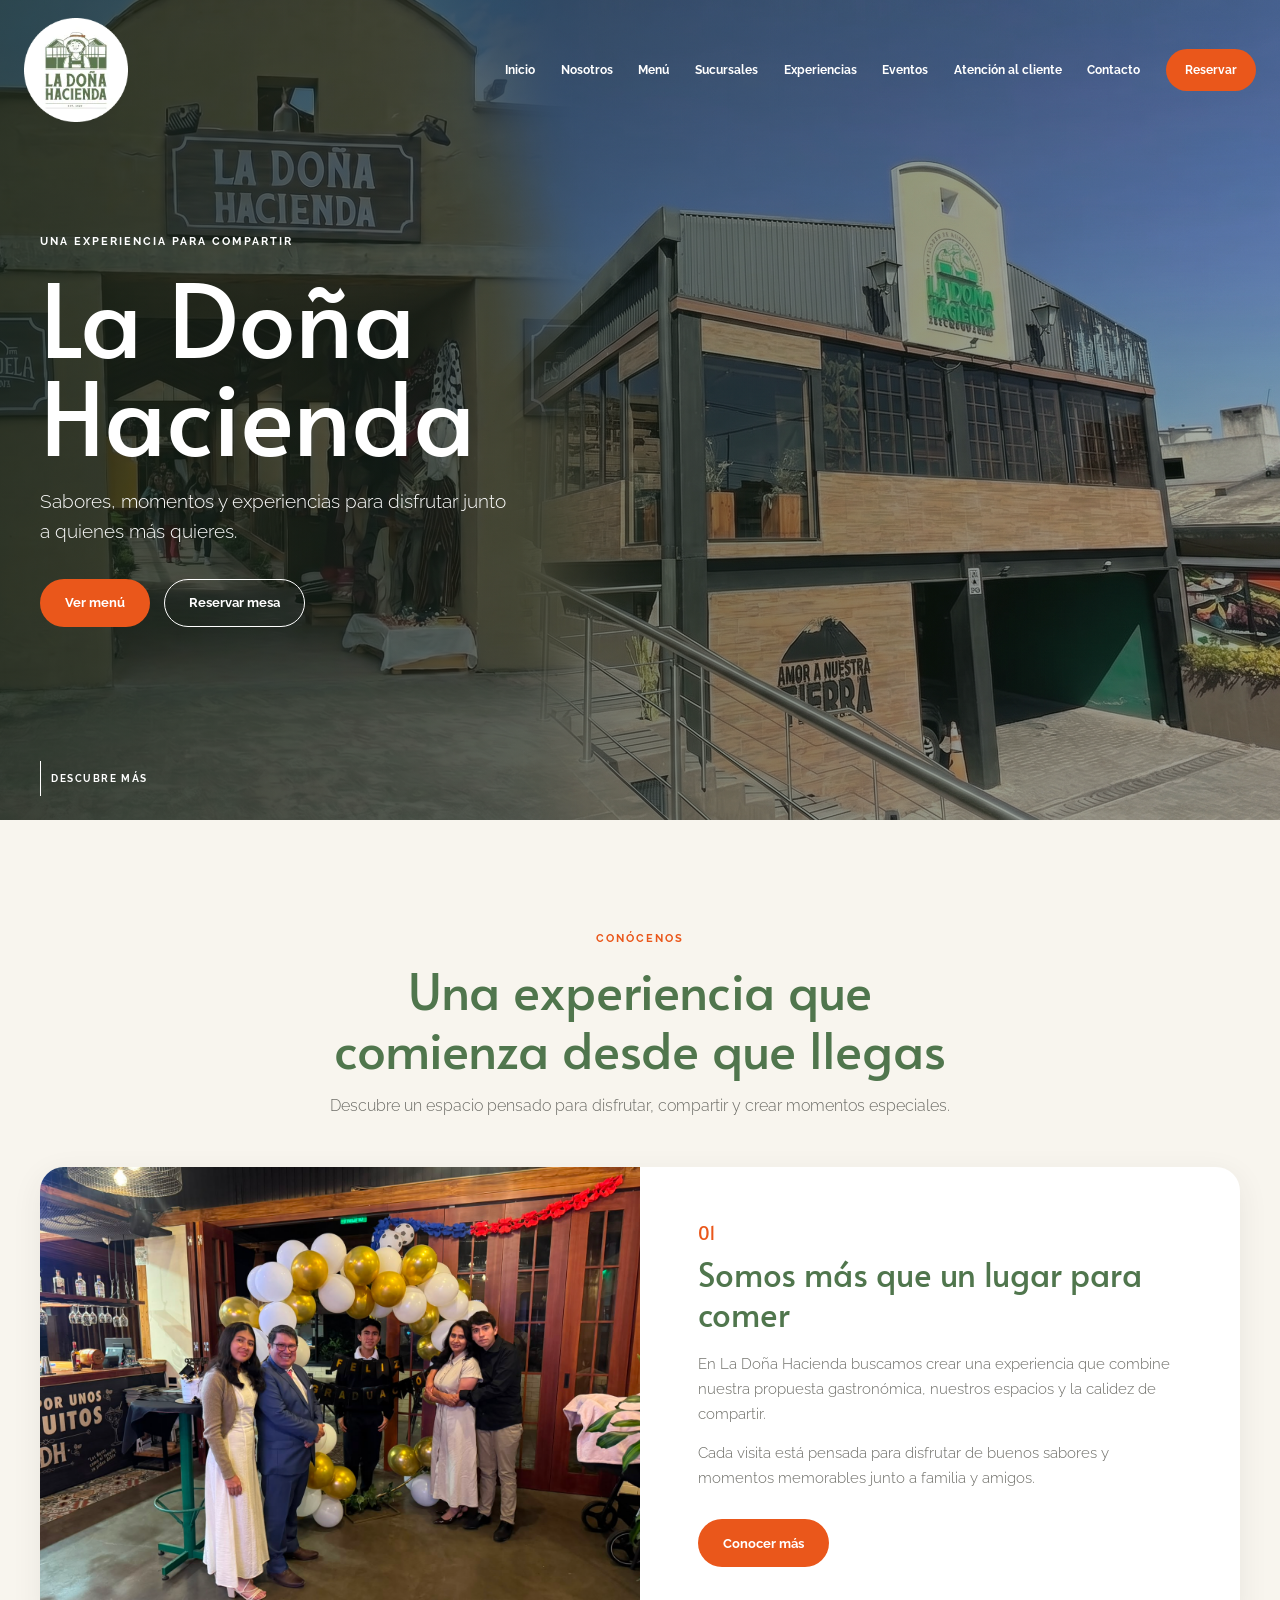
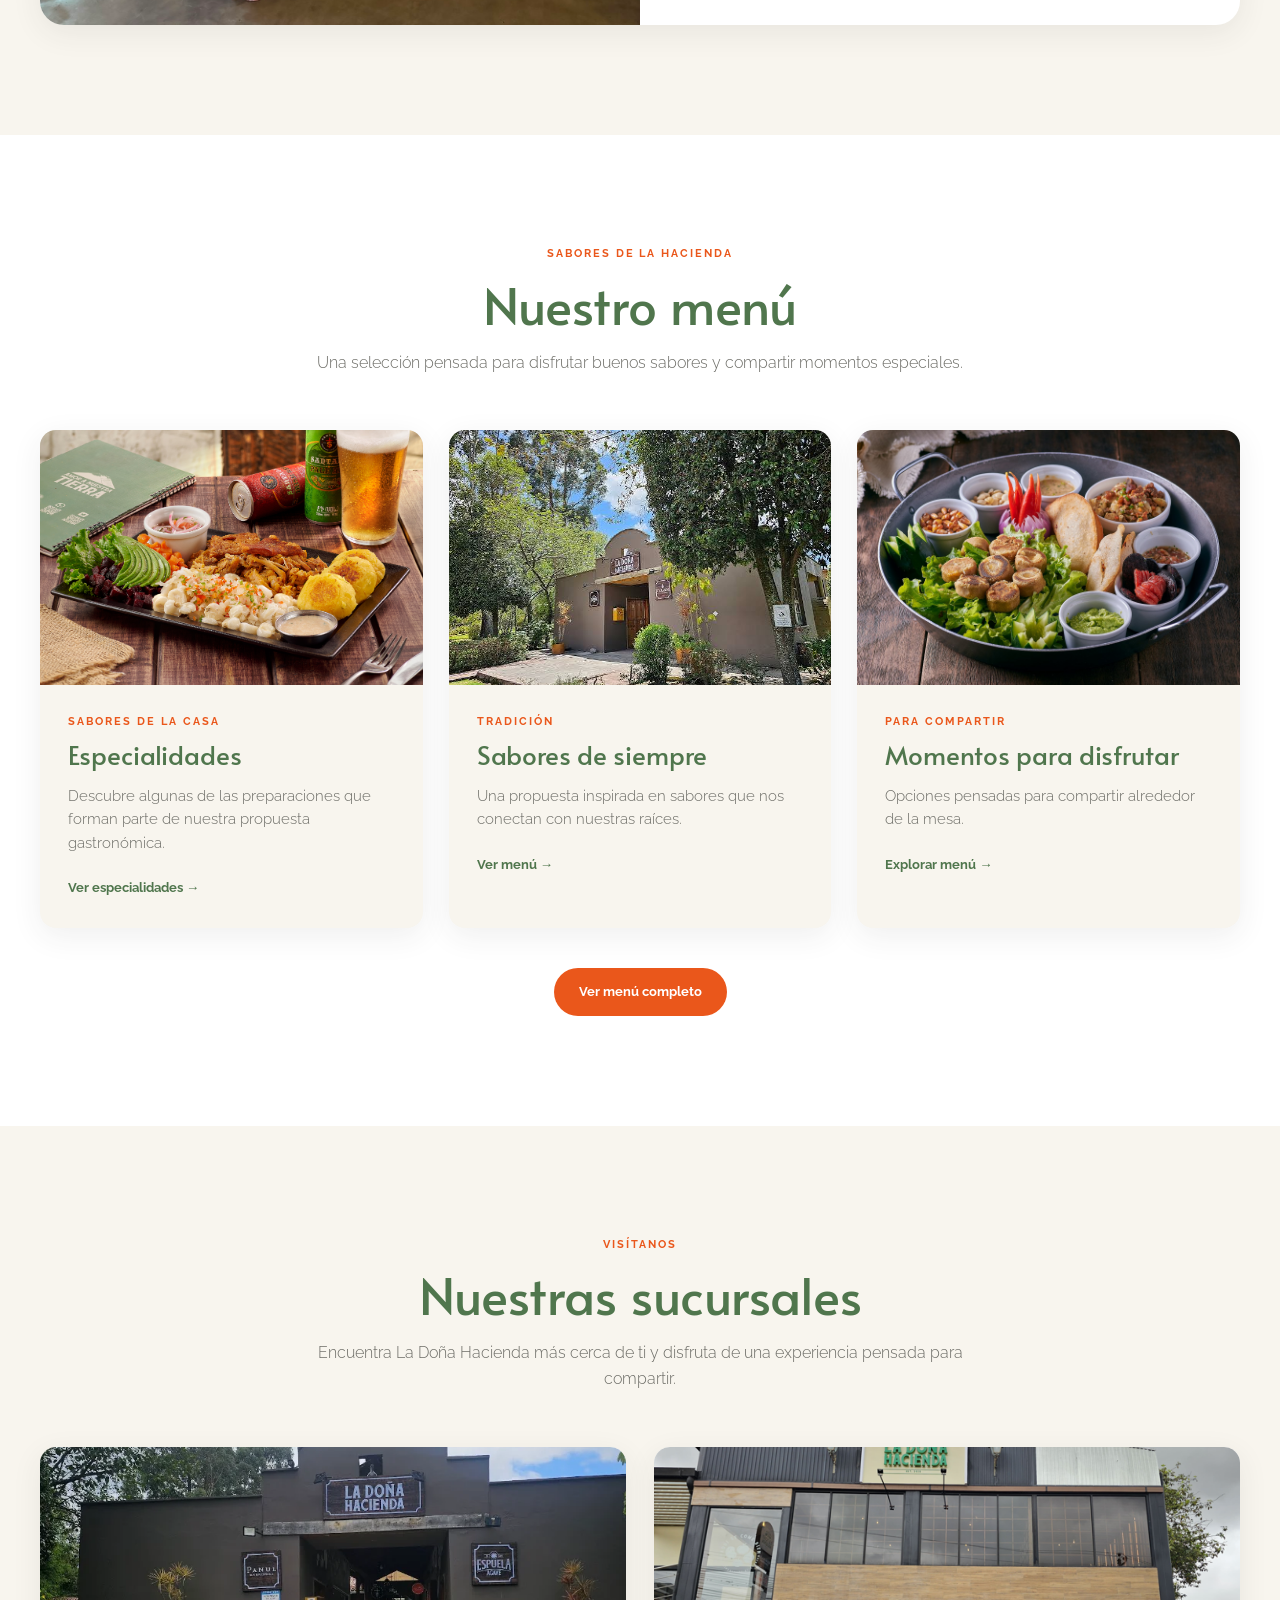
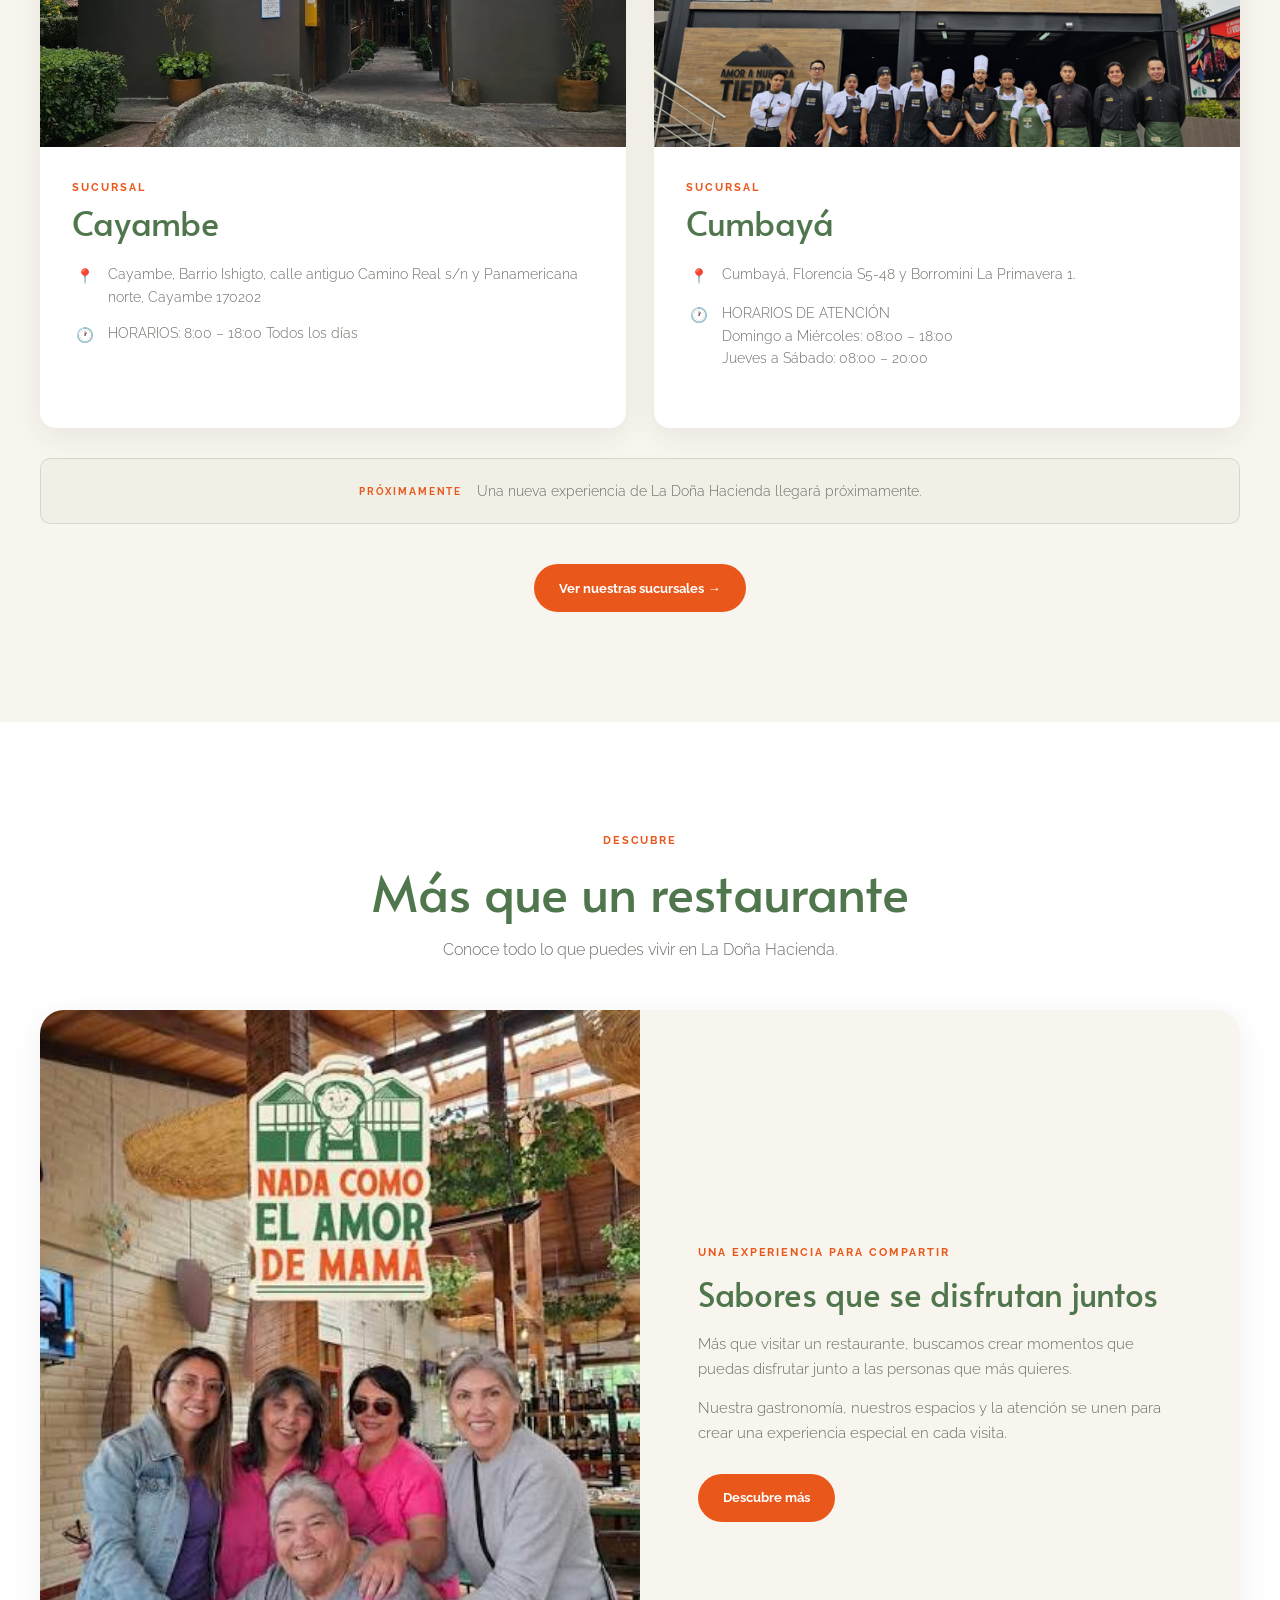
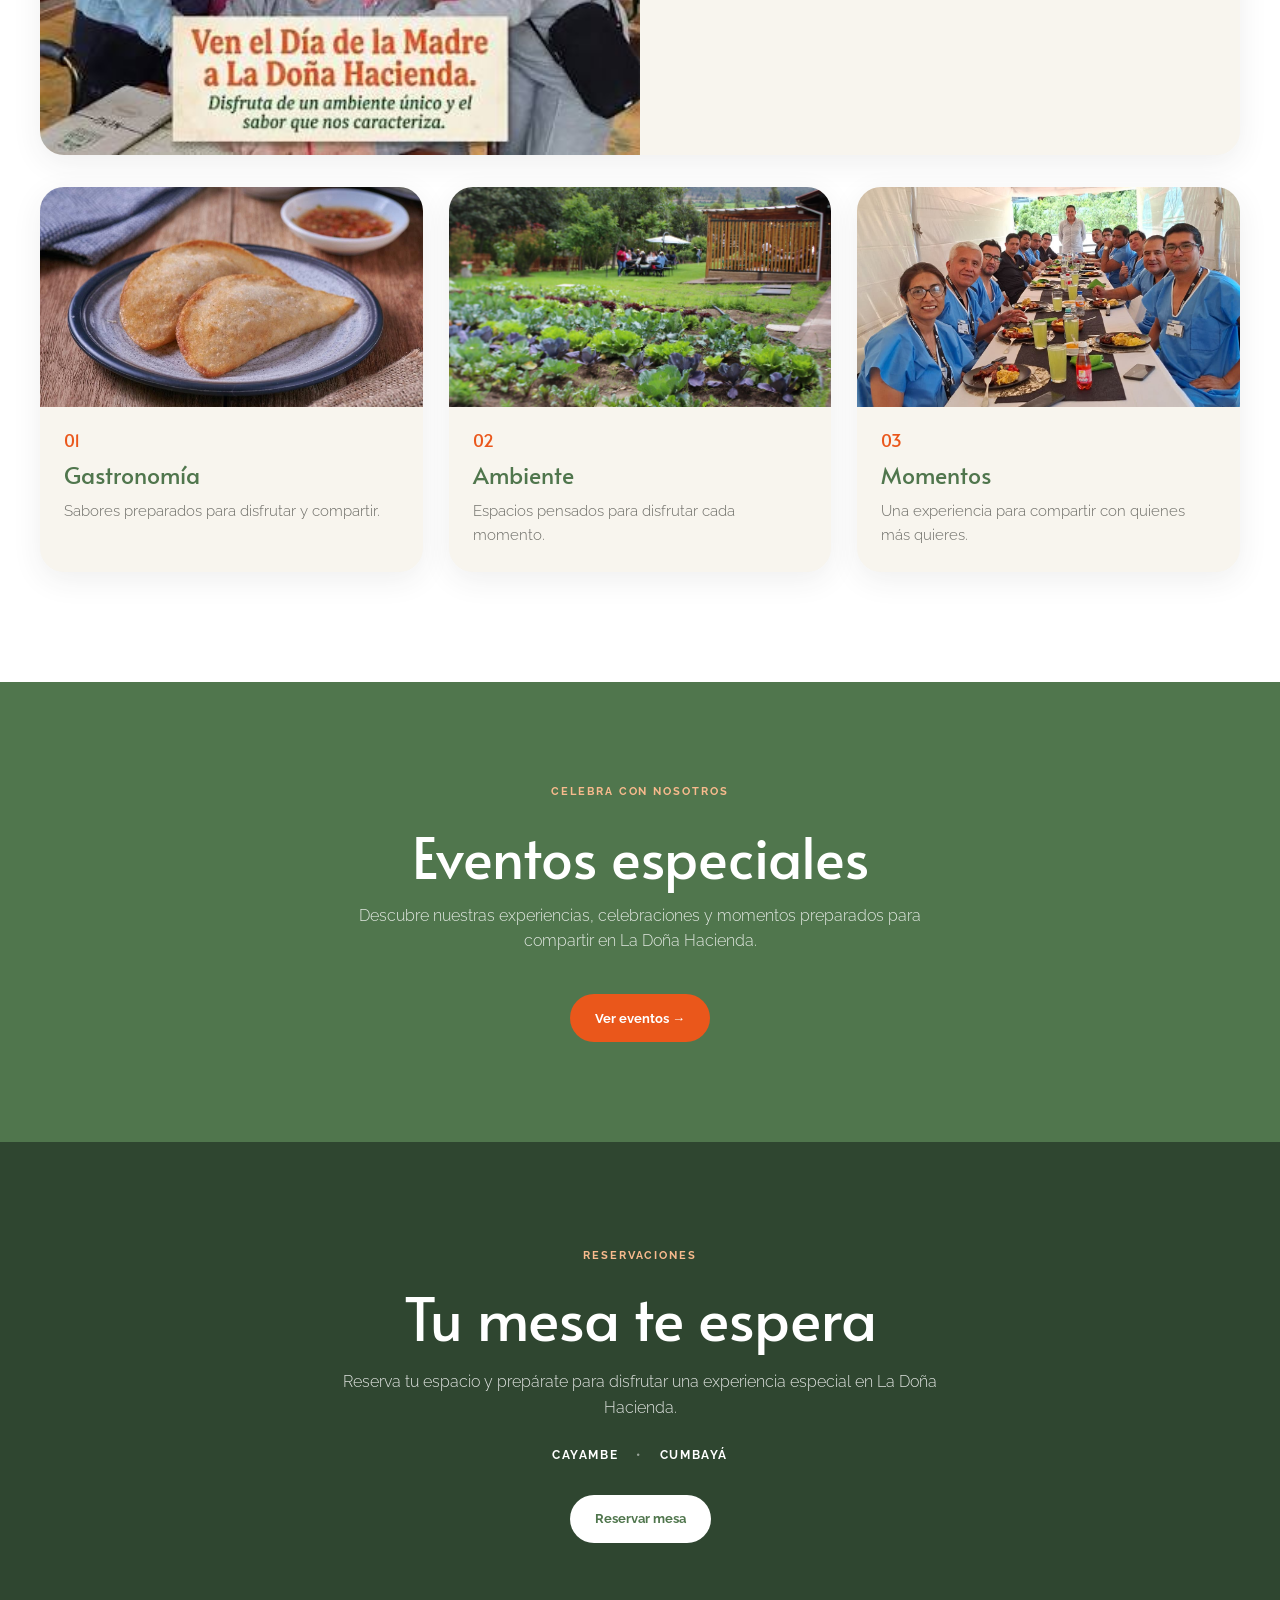
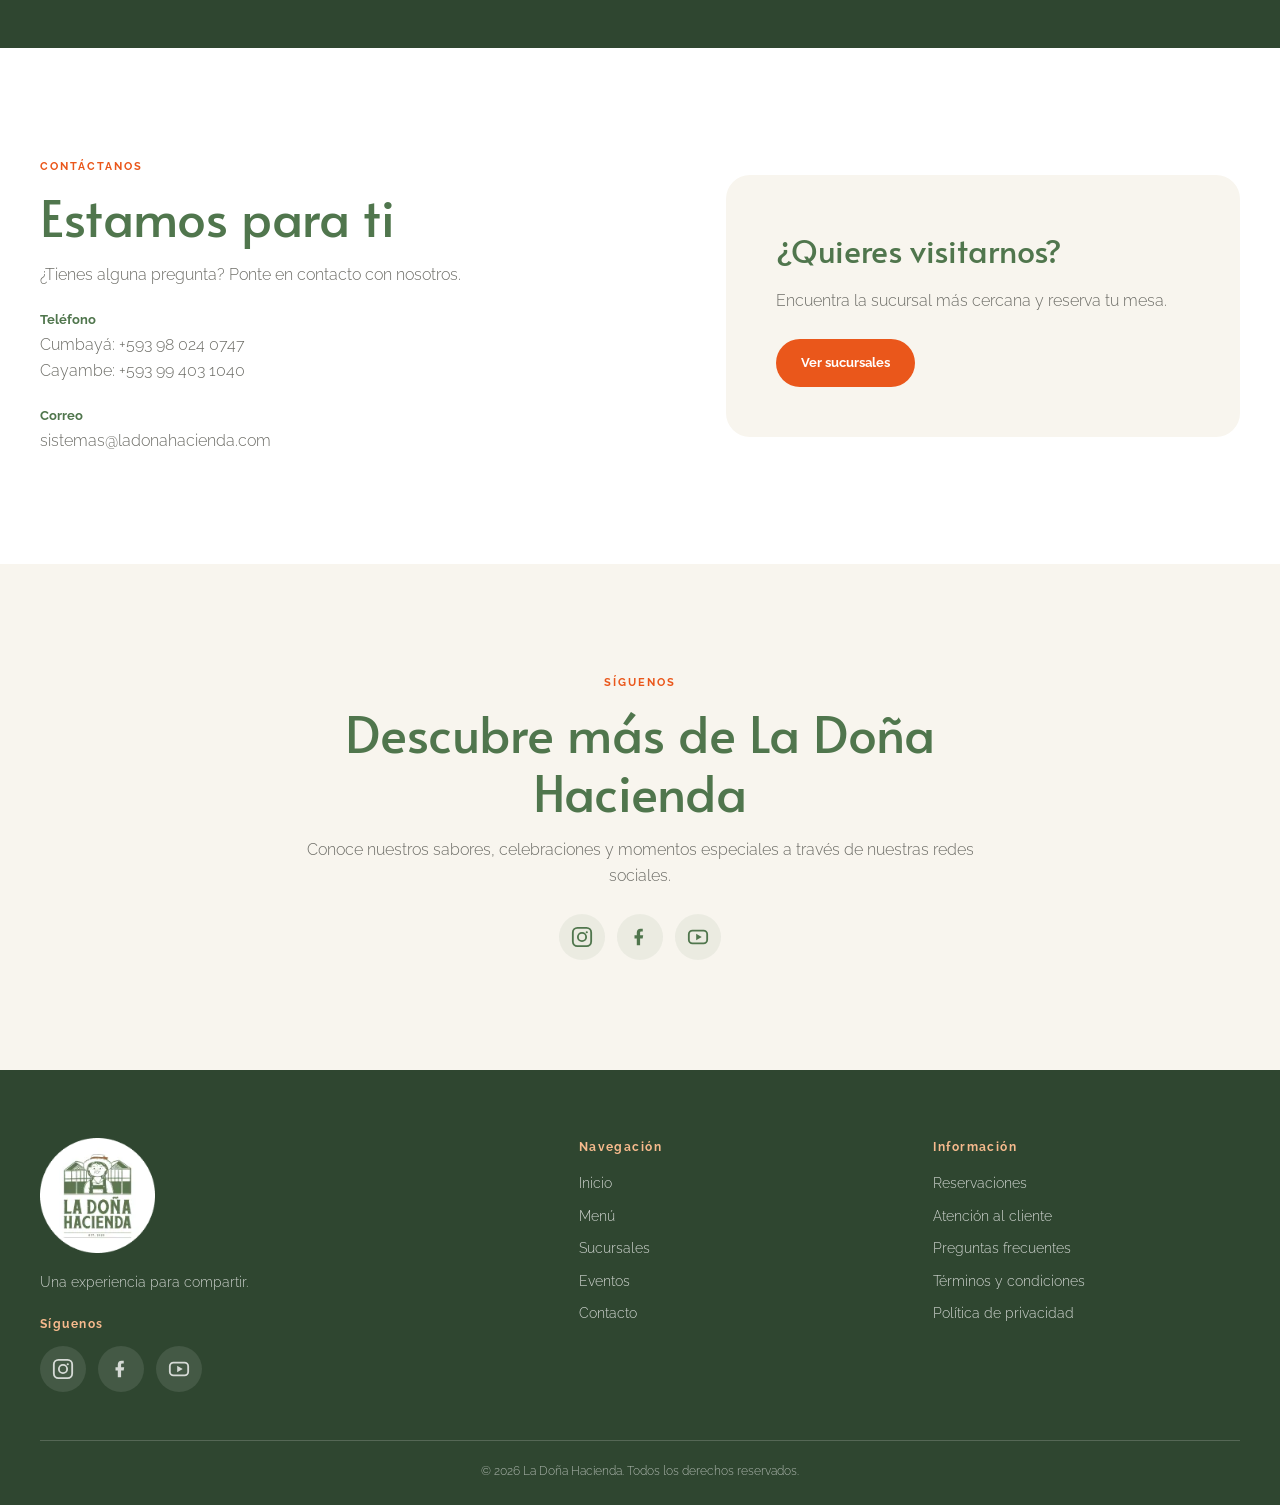
==== commit 97178676: "Fase 2.1 actualizaciones con el manual de marca" ====
--- a/index.html
+++ b/index.html
@@ -15,7 +15,7 @@
     <link rel="preconnect" href="https://fonts.googleapis.com">
 
     <link rel="preconnect" href="https://fonts.gstatic.com" crossorigin>
-    <link href="https://fonts.googleapis.com/css2?family=Alata&family=Raleway:wght@400;500;600;700&display=swap"
+    <link href="https://fonts.googleapis.com/css2?family=Alata&family=Raleway:wght@300;400;500;600;700&display=swap"
         rel="stylesheet">
 
     <!--css-->
--- a/css/style.css
+++ b/css/style.css
@@ -23,6 +23,17 @@
     --space-lg: 40px;
     --space-xl: 64px;
     --space-2xl: 88px;
+
+    /* Tipografía — Manual de Marca LDH
+       Titular: Retjeh Press · Subtitular: Futura Condensed Medium · Cuerpo: Raleway Light.
+       Retjeh Press y Futura Condensed Medium son fuentes de pago sin licencia en este
+       proyecto (no distribuidas por Google Fonts). Hasta contar con el archivo/licencia
+       oficial, --font-titular usa Alata como resguardo temporal ya en uso en el sitio.
+       --font-subtitular queda declarada y sin aplicar todavía para no introducir un
+       estilo no verificado contra el manual. */
+    --font-titular: 'Alata', sans-serif;
+    --font-subtitular: 'Alata', sans-serif;
+    --font-cuerpo: 'Raleway', sans-serif;
 }
 
 /* Base */
@@ -40,7 +51,8 @@
     margin: 0;
     background: var(--blanco);
     color: var(--texto-principal);
-    font-family: Raleway, sans-serif;
+    font-family: var(--font-cuerpo);
+    font-weight: 300;
     line-height: 1.6;
 }
 
@@ -106,7 +118,7 @@
 .reservation h2,
 .contact-info h2 {
     color: var(--verde-principal);
-    font-family: Alata, sans-serif;
+    font-family: var(--font-titular);
     font-weight: 400;
     line-height: 1.15;
 }
@@ -310,7 +322,7 @@
 }
 
 .hero h1 {
-    font-family: Alata, sans-serif;
+    font-family: var(--font-titular);
     font-size: clamp(3.8rem, 8vw, 7rem);
     font-weight: 400;
     line-height: .96;
@@ -403,7 +415,7 @@
 .about-number {
     margin-bottom: 12px;
     color: var(--naranja-principal);
-    font-family: Alata, sans-serif;
+    font-family: var(--font-titular);
     font-size: 1.1rem;
     line-height: 1;
 }
@@ -411,7 +423,7 @@
 .about-content h3 {
     margin-bottom: 18px;
     color: var(--verde-principal);
-    font-family: Alata, sans-serif;
+    font-family: var(--font-titular);
     font-size: clamp(1.85rem, 2.6vw, 2.35rem);
     font-weight: 400;
     line-height: 1.2;
@@ -472,7 +484,7 @@
 
 .menu-content h3 {
     color: var(--verde-principal);
-    font-family: Alata, sans-serif;
+    font-family: var(--font-titular);
     font-size: 1.65rem;
     font-weight: 400;
     line-height: 1.2;
@@ -529,7 +541,7 @@
 .branch-content h3 {
     margin-bottom: 22px;
     color: var(--verde-principal);
-    font-family: Alata, sans-serif;
+    font-family: var(--font-titular);
     font-size: 2.1rem;
     font-weight: 400;
     line-height: 1.1;
@@ -640,7 +652,7 @@
 .feature-content h2 {
     margin-bottom: 18px;
     color: var(--verde-principal);
-    font-family: Alata, sans-serif;
+    font-family: var(--font-titular);
     font-size: clamp(1.85rem, 2.6vw, 2.35rem);
     font-weight: 400;
     line-height: 1.2;
@@ -706,7 +718,7 @@
 .highlight-content > span {
     margin-bottom: 10px;
     color: var(--naranja-principal);
-    font-family: Alata, sans-serif;
+    font-family: var(--font-titular);
     font-size: 1.05rem;
     font-weight: 400;
     line-height: 1;
@@ -715,7 +727,7 @@
 .highlight-content h3 {
     margin-bottom: 10px;
     color: var(--verde-principal);
-    font-family: Alata, sans-serif;
+    font-family: var(--font-titular);
     font-size: 1.45rem;
     font-weight: 400;
     line-height: 1.25;
@@ -756,7 +768,7 @@
 
 .events-placeholder h2 {
     margin-top: 12px;
-    font-family: Alata, sans-serif;
+    font-family: var(--font-titular);
     font-size: clamp(2.2rem, 5vw, 3.5rem);
     font-weight: 400;
     line-height: 1.15;
@@ -866,7 +878,7 @@
 
 .contact-box h3 {
     color: var(--verde-principal);
-    font-family: Alata, sans-serif;
+    font-family: var(--font-titular);
     font-size: 2rem;
     font-weight: 400;
 }
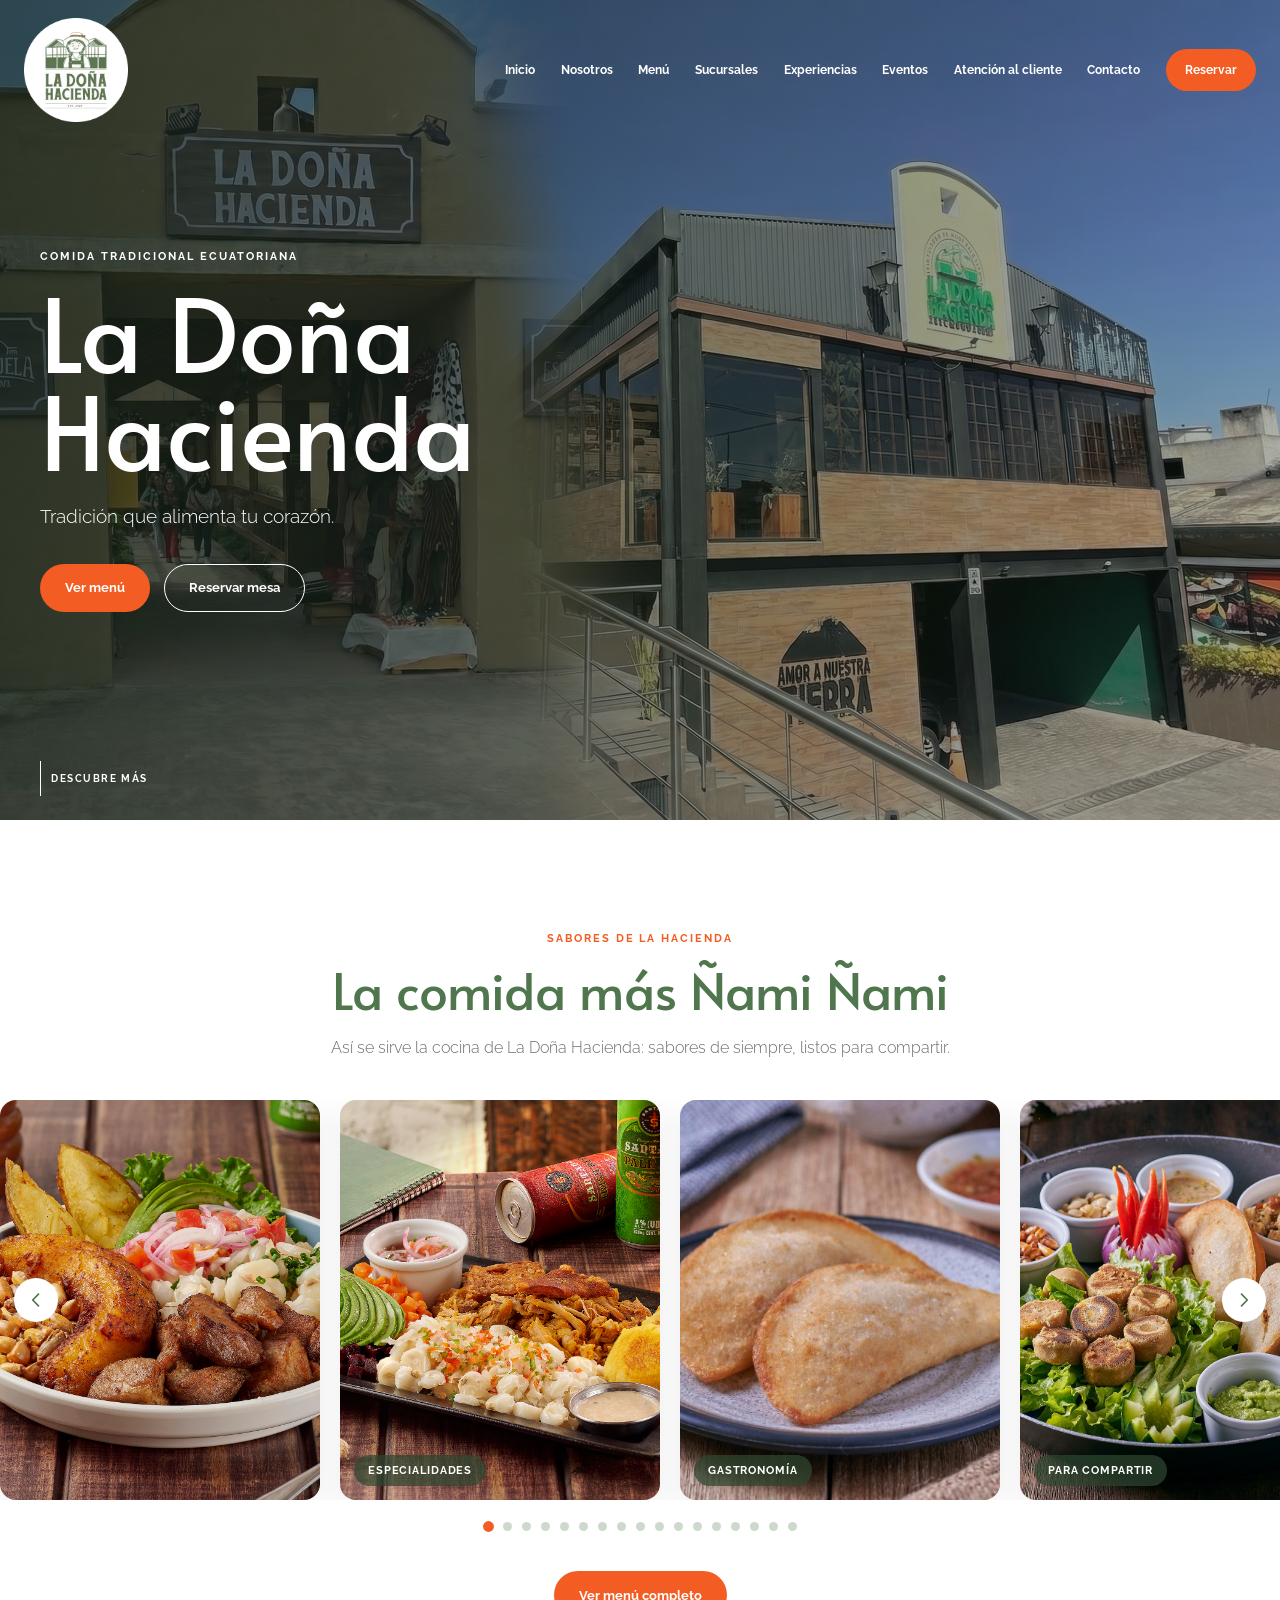
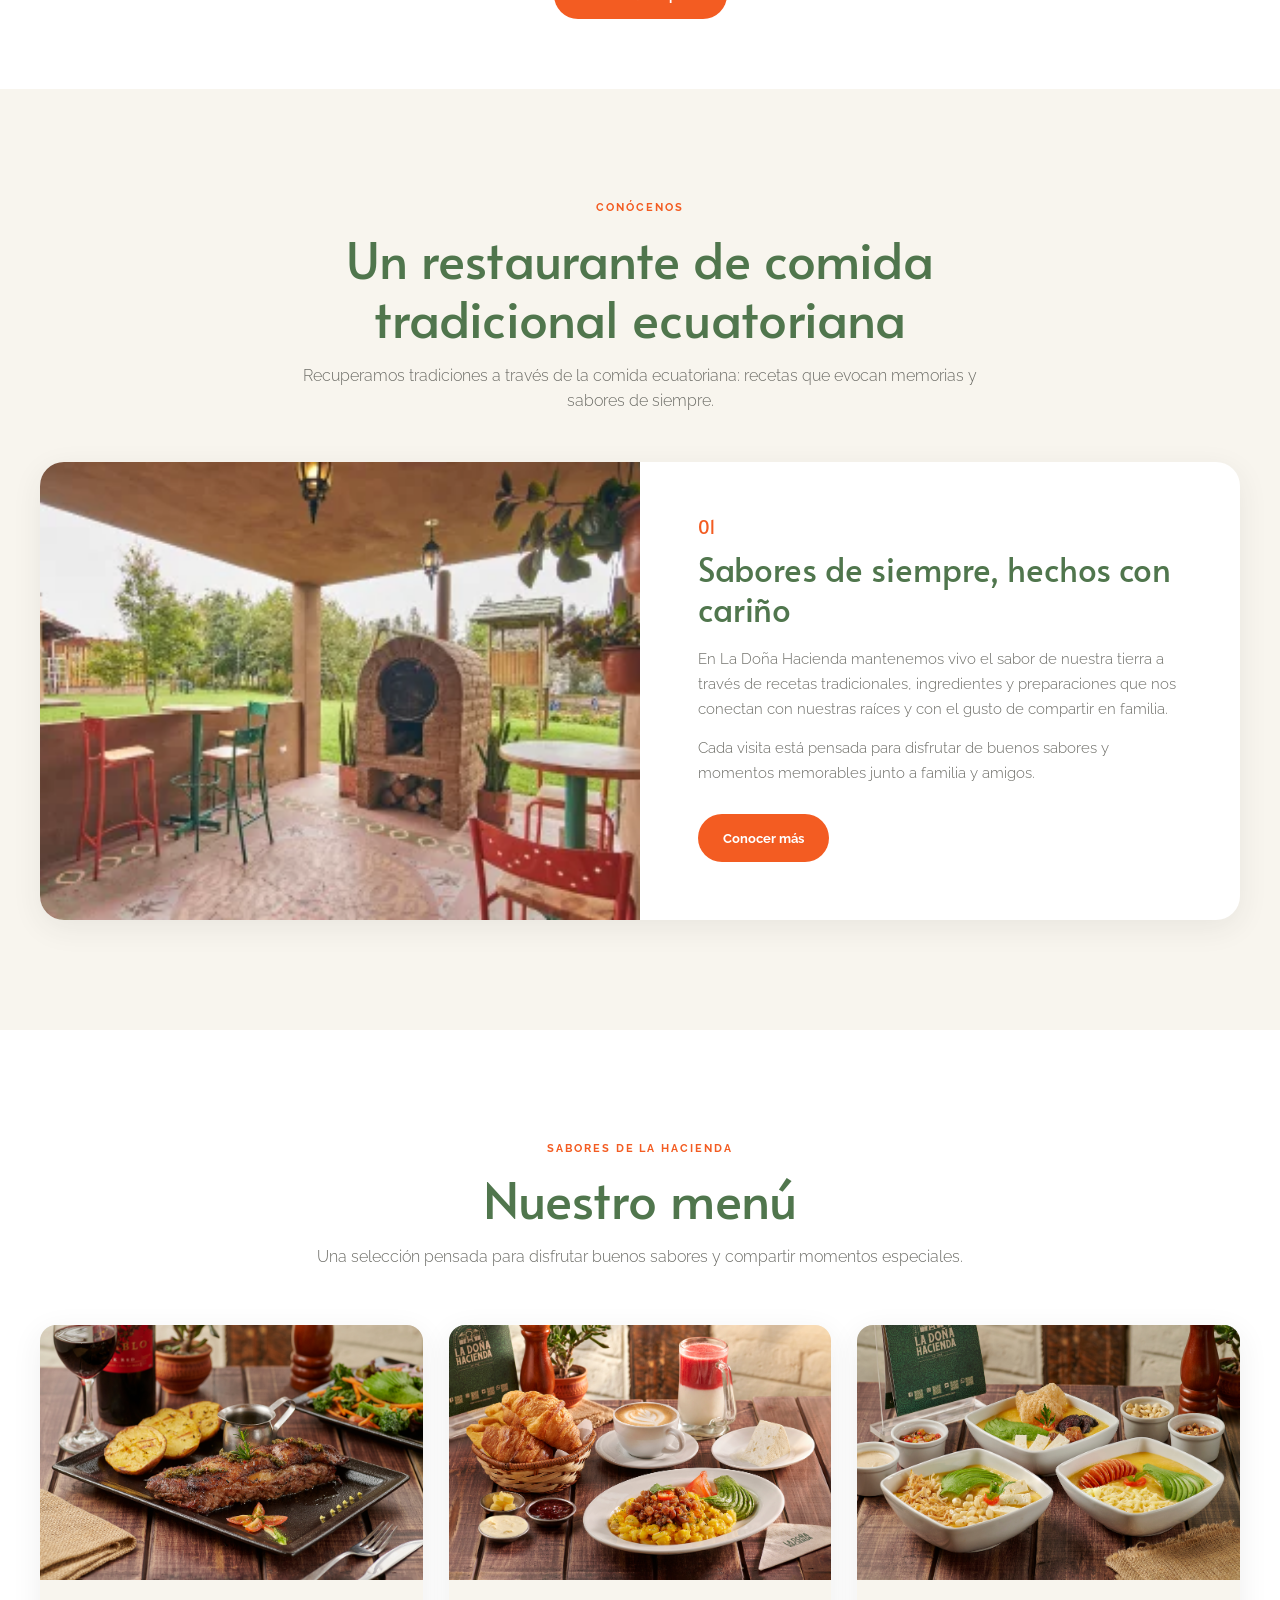
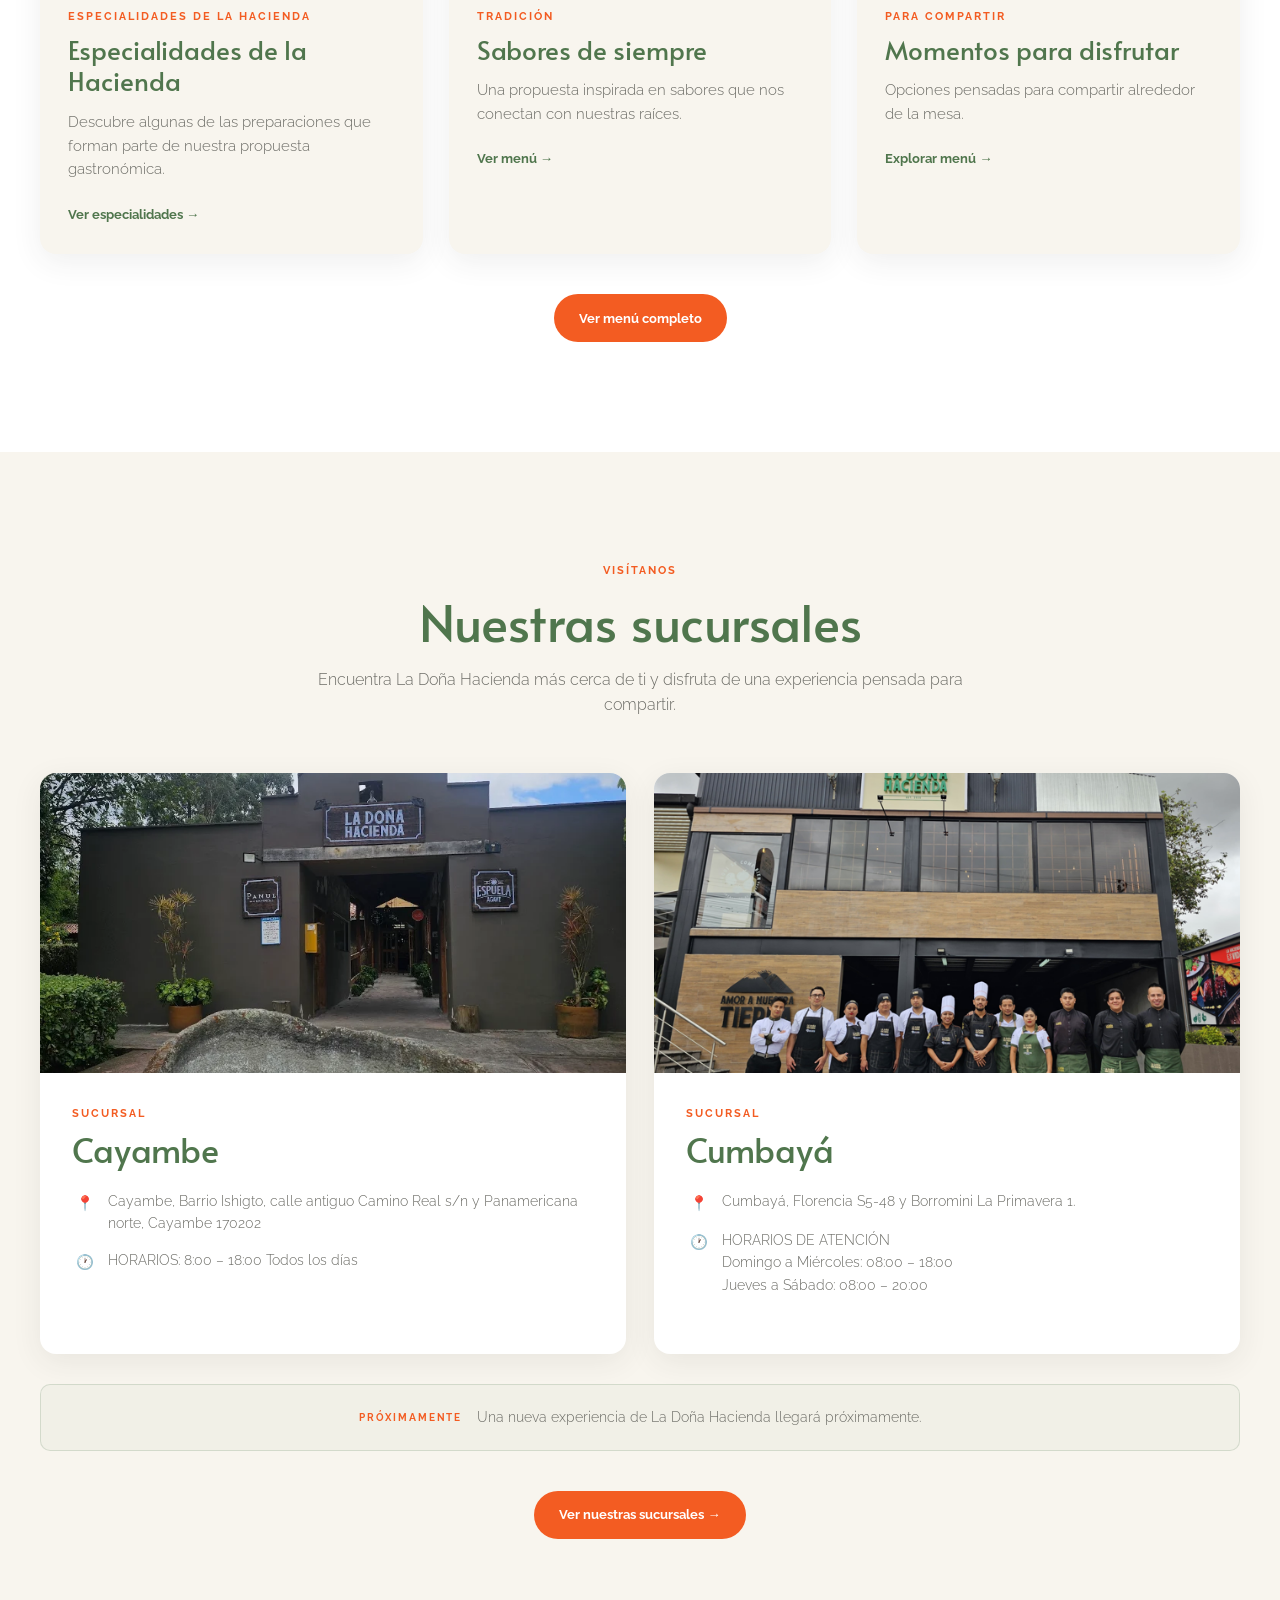
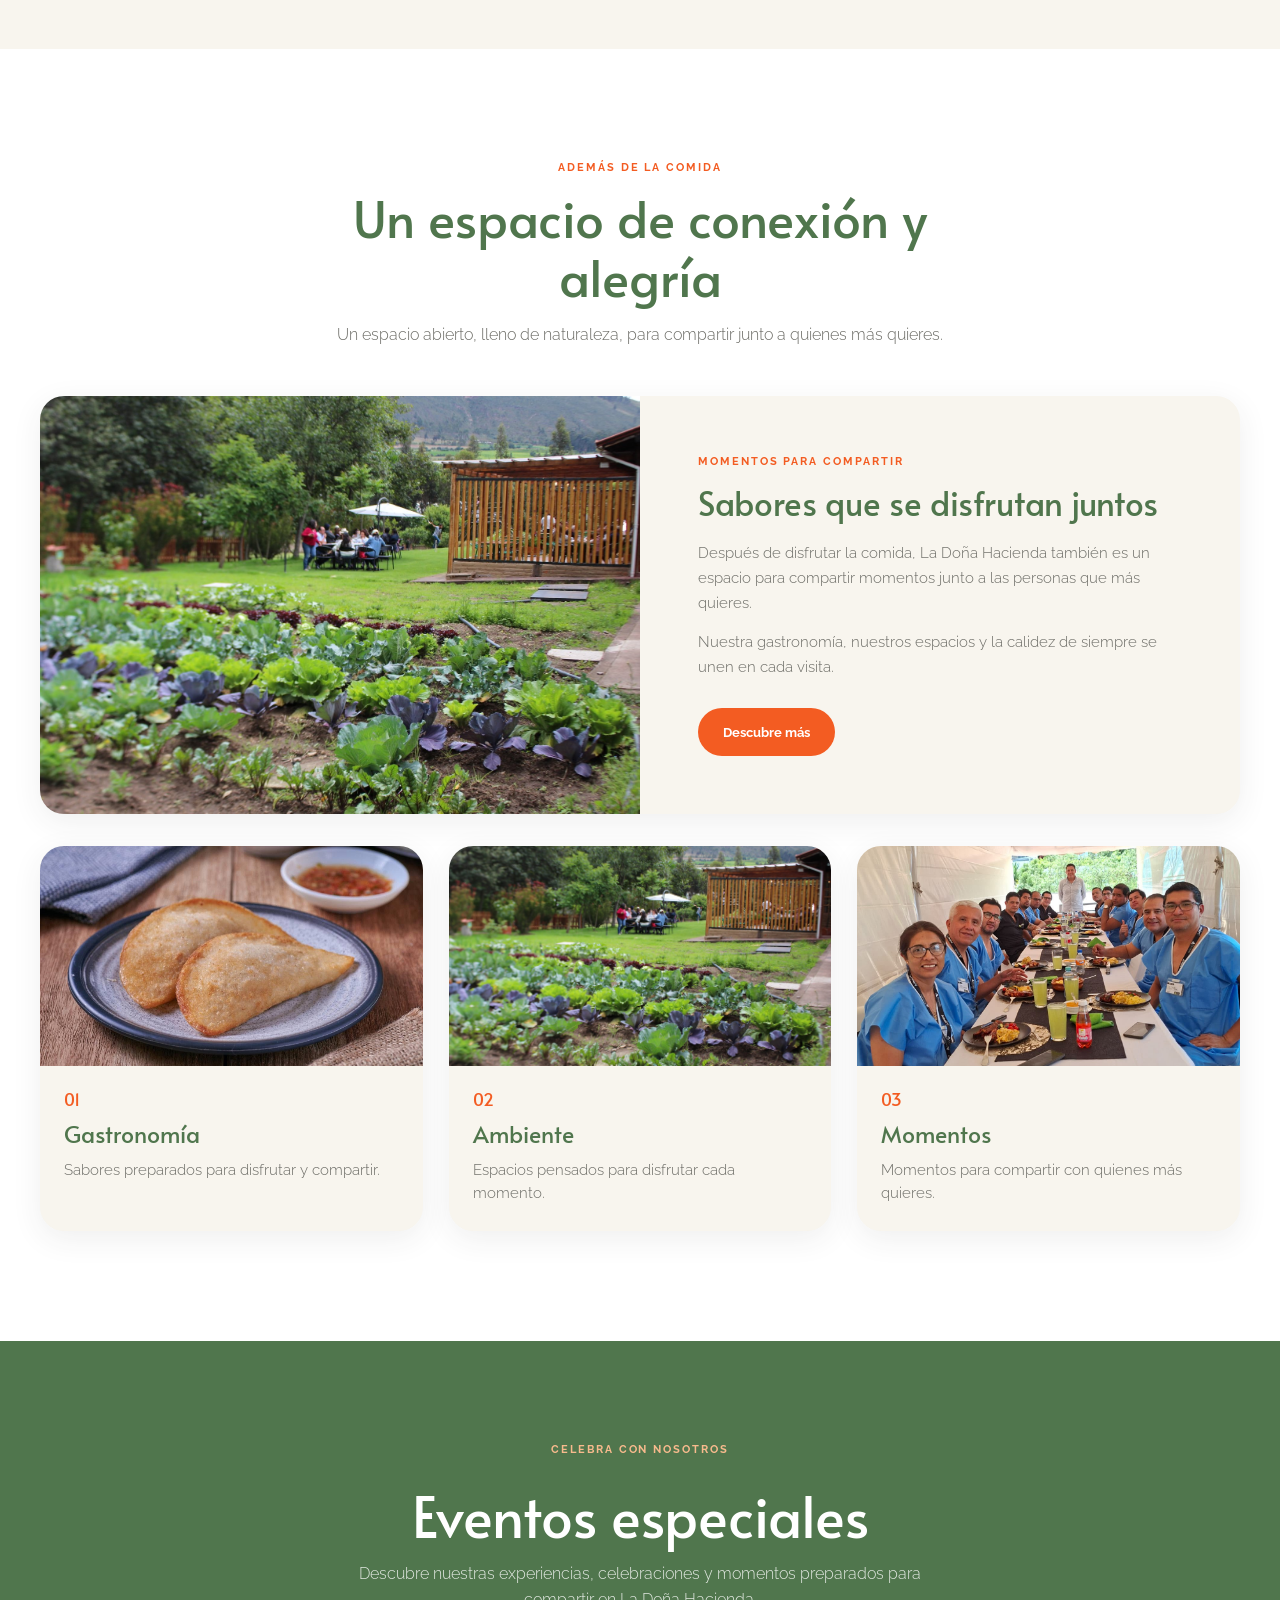
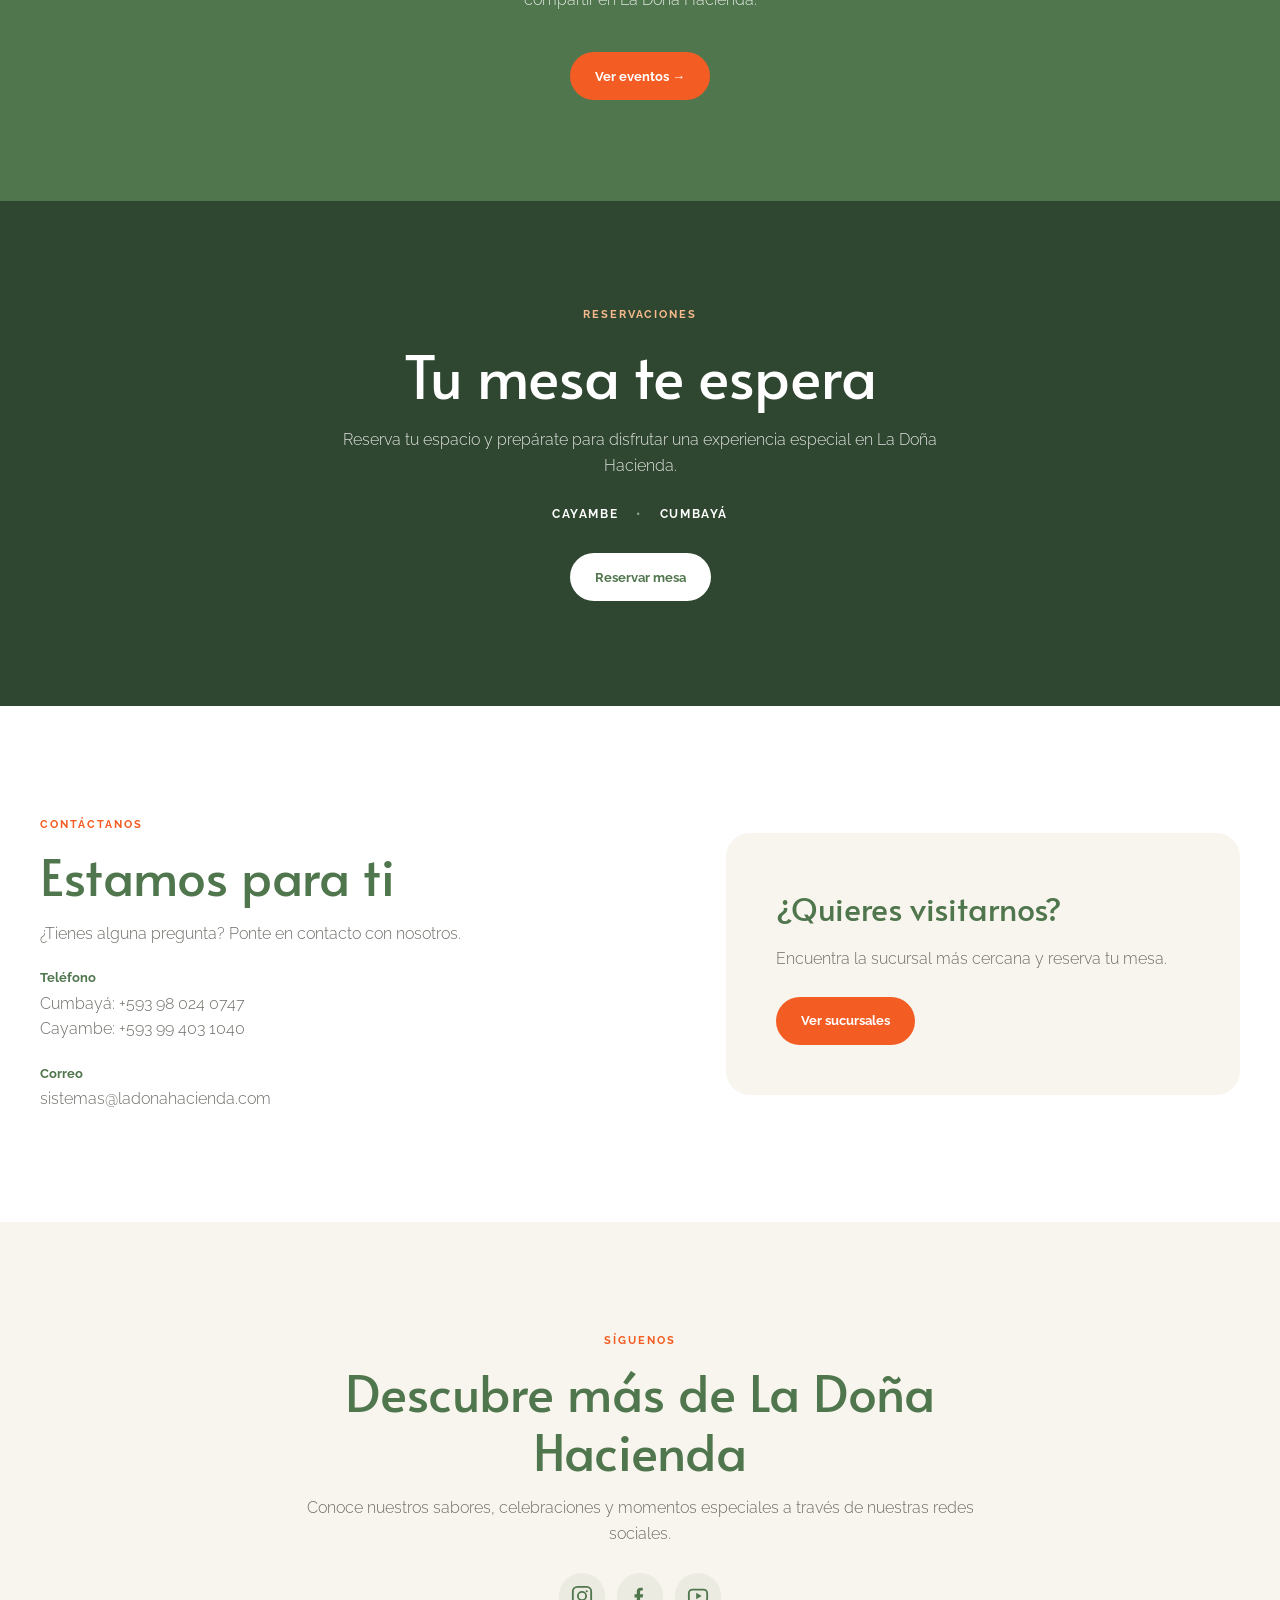
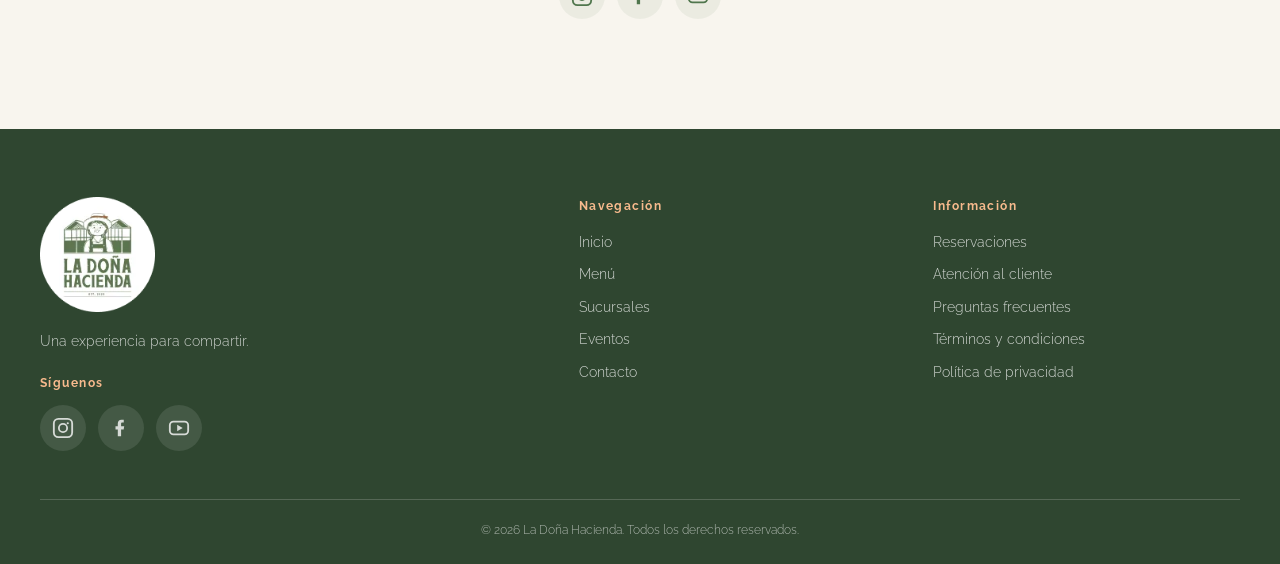
==== commit a7144400: "Actualización Manual Aplicación de manuales de marca, colores, tipografía, e implementación del carr" ====
--- a/index.html
+++ b/index.html
@@ -123,7 +123,7 @@
             <div class="hero-content">
 
                 <span class="hero-subtitle">
-                    UNA EXPERIENCIA PARA COMPARTIR
+                    COMIDA TRADICIONAL ECUATORIANA
                 </span>
 
                 <h1>
@@ -132,8 +132,7 @@
                 </h1>
 
                 <p>
-                    Sabores, momentos y experiencias
-                    para disfrutar junto a quienes más quieres.
+                    Tradición que alimenta tu corazón.
                 </p>
 
 
@@ -153,7 +152,7 @@
 
                 </div>
 
-                <a href="#experiencia" class="hero-scroll">
+                <a href="#sabores" class="hero-scroll">
 
                     <span class="hero-scroll-line"></span>
 
@@ -170,6 +169,188 @@
 
 
         <!-- =====================================
+             CARRUSEL GASTRONÓMICO
+        ====================================== -->
+
+        <section class="section carousel-section" id="sabores" aria-label="Carrusel gastronómico">
+
+            <div class="container">
+
+                <div class="section-heading">
+
+                    <span class="section-label">
+                        SABORES DE LA HACIENDA
+                    </span>
+
+                    <h2>
+                        La comida más Ñami Ñami
+                    </h2>
+
+                    <p>
+                        Así se sirve la cocina de La Doña Hacienda:
+                        sabores de siempre, listos para compartir.
+                    </p>
+
+                </div>
+
+            </div>
+
+            <div class="carousel" data-carousel>
+
+                <div class="carousel-viewport">
+
+                <div class="carousel-track" data-carousel-track tabindex="0" role="region"
+                    aria-roledescription="carrusel" aria-label="Fotografías de platos de La Doña Hacienda">
+
+                    <!-- SLIDE 1 -->
+                    <div class="carousel-slide" role="group" aria-roledescription="diapositiva" aria-label="1 de 17">
+                        <img src="img/menu/plato16.jpg"
+                            alt="Plato tradicional con carnes, mote, aguacate y curtido, servido en La Doña Hacienda"
+                            loading="lazy">
+                    </div>
+
+                    <!-- SLIDE 2 -->
+                    <div class="carousel-slide" role="group" aria-roledescription="diapositiva" aria-label="2 de 17">
+                        <img src="img/menu/plato1.jpg" alt="Especialidades de La Doña Hacienda" loading="lazy">
+                        <span class="carousel-caption">Especialidades</span>
+                    </div>
+
+                    <!-- SLIDE 3 -->
+                    <div class="carousel-slide" role="group" aria-roledescription="diapositiva" aria-label="3 de 17">
+                        <img src="img/experiencias/gastronomia.jpg" alt="Gastronomía de La Doña Hacienda"
+                            loading="lazy">
+                        <span class="carousel-caption">Gastronomía</span>
+                    </div>
+
+                    <!-- SLIDE 4 -->
+                    <div class="carousel-slide" role="group" aria-roledescription="diapositiva" aria-label="4 de 17">
+                        <img src="img/menu/plato3.jpg" alt="Platos para compartir" loading="lazy">
+                        <span class="carousel-caption">Para compartir</span>
+                    </div>
+
+                    <!-- SLIDE 5 -->
+                    <div class="carousel-slide" role="group" aria-roledescription="diapositiva" aria-label="5 de 17">
+                        <img src="img/menu/plato4.jpg" alt="Especialidades de la casa" loading="lazy">
+                        <span class="carousel-caption">Especialidades</span>
+                    </div>
+
+                    <!-- SLIDE 6 -->
+                    <div class="carousel-slide" role="group" aria-roledescription="diapositiva" aria-label="6 de 17">
+                        <img src="img/menu/plato5.jpg" alt="Platos tradicionales" loading="lazy">
+                        <span class="carousel-caption">Tradición</span>
+                    </div>
+
+                    <!-- SLIDE 7 -->
+                    <div class="carousel-slide" role="group" aria-roledescription="diapositiva" aria-label="7 de 17">
+                        <img src="img/menu/plato6.jpg" alt="Platos para compartir" loading="lazy">
+                        <span class="carousel-caption">Para compartir</span>
+                    </div>
+
+                    <!-- SLIDE 8 -->
+                    <div class="carousel-slide" role="group" aria-roledescription="diapositiva" aria-label="8 de 17">
+                        <img src="img/menu/plato7.jpg" alt="Platos de la temporada" loading="lazy">
+                        <span class="carousel-caption">Temporada</span>
+                    </div>
+
+                    <!-- SLIDE 9 -->
+                    <div class="carousel-slide" role="group" aria-roledescription="diapositiva" aria-label="9 de 17">
+                        <img src="img/menu/plato8.jpg" alt="Platos internacionales" loading="lazy">
+                        <span class="carousel-caption">Internacional</span>
+                    </div>
+
+                    <!-- SLIDE 10 -->
+                    <div class="carousel-slide" role="group" aria-roledescription="diapositiva" aria-label="10 de 17">
+                        <img src="img/menu/plato9.jpg" alt="Platos vegetarianos" loading="lazy">
+                        <span class="carousel-caption">Vegetariano</span>
+                    </div>
+
+                    <!-- SLIDE 11 -->
+                    <div class="carousel-slide" role="group" aria-roledescription="diapositiva" aria-label="11 de 17">
+                        <img src="img/menu/plato10.jpg" alt="Platos veganos" loading="lazy">
+                        <span class="carousel-caption">Vegano</span>
+                    </div>
+
+                    <!-- SLIDE 12 -->
+                    <div class="carousel-slide" role="group" aria-roledescription="diapositiva" aria-label="12 de 17">
+                        <img src="img/menu/plato11.jpg" alt="Platos de la casa" loading="lazy">
+                        <span class="carousel-caption">De la casa</span>
+                    </div>
+
+                    <!-- SLIDE 13 -->
+                    <div class="carousel-slide" role="group" aria-roledescription="diapositiva" aria-label="13 de 17">
+                        <img src="img/menu/plato12.jpg" alt="Platos especiales" loading="lazy">
+                        <span class="carousel-caption">Especiales</span>
+                    </div>
+
+                    <!-- SLIDE 14 -->
+                    <div class="carousel-slide" role="group" aria-roledescription="diapositiva" aria-label="14 de 17">
+                        <img src="img/menu/plato13.jpg" alt="Platos para compartir" loading="lazy">
+                        <span class="carousel-caption">Para compartir</span>
+                    </div>
+
+                    <!-- SLIDE 15 -->
+                    <div class="carousel-slide" role="group" aria-roledescription="diapositiva" aria-label="15 de 17">
+                        <img src="img/menu/plato14.jpg" alt="Platos de temporada" loading="lazy">
+                        <span class="carousel-caption">De temporada</span>
+                    </div>
+
+                    <!-- SLIDE 16 -->
+                    <div class="carousel-slide" role="group" aria-roledescription="diapositiva" aria-label="16 de 17">
+                        <img src="img/menu/plato15.jpg" alt="Platos internacionales" loading="lazy">
+                        <span class="carousel-caption">Internacionales</span>
+                    </div>
+
+                    <!-- SLIDE 17 (cierre) -->
+                    <div class="carousel-slide" role="group" aria-roledescription="diapositiva" aria-label="17 de 17">
+                        <img src="img/menu/plato17.jpg"
+                            alt="Terraza de La Doña Hacienda con horno de leña"
+                            loading="lazy">
+                    </div>
+
+                </div>
+
+                <button type="button" class="carousel-arrow carousel-prev" data-carousel-prev
+                    aria-label="Plato anterior">
+                    <svg viewBox="0 0 24 24" aria-hidden="true" focusable="false">
+                        <path fill="none" stroke="currentColor" stroke-width="2" stroke-linecap="round"
+                            stroke-linejoin="round" d="M15 5l-7 7 7 7"></path>
+                    </svg>
+                </button>
+
+                <button type="button" class="carousel-arrow carousel-next" data-carousel-next
+                    aria-label="Plato siguiente">
+                    <svg viewBox="0 0 24 24" aria-hidden="true" focusable="false">
+                        <path fill="none" stroke="currentColor" stroke-width="2" stroke-linecap="round"
+                            stroke-linejoin="round" d="M9 5l7 7-7 7"></path>
+                    </svg>
+                </button>
+
+                </div>
+
+                <div class="carousel-dots" role="tablist" aria-label="Seleccionar fotografía" data-carousel-dots>
+                </div>
+
+            </div>
+
+            <div class="container">
+
+                <div class="menu-cta">
+
+                    <a href="pages/menu.html" class="btn btn-primary">
+
+                        Ver menú completo
+
+                    </a>
+
+                </div>
+
+            </div>
+
+        </section>
+
+
+
+        <!-- =====================================
              EXPERIENCIA
         ====================================== -->
 
@@ -188,12 +369,13 @@
                     </span>
 
                     <h2>
-                        Una experiencia que comienza desde que llegas
+                        Un restaurante de comida tradicional ecuatoriana
                     </h2>
 
                     <p>
-                        Descubre un espacio pensado para disfrutar,
-                        compartir y crear momentos especiales.
+                        Recuperamos tradiciones a través de la comida
+                        ecuatoriana: recetas que evocan memorias
+                        y sabores de siempre.
                     </p>
 
                 </div>
@@ -205,7 +387,7 @@
 
                     <div class="about-image">
 
-                        <img src="img/nosotros.jpg" alt="Experiencia en La Doña Hacienda">
+                        <img src="img/image-nosotros-section.jpg" alt="Espacio tradicional de La Doña Hacienda con horno de leña">
 
                     </div>
 
@@ -219,14 +401,15 @@
                         </span>
 
                         <h3>
-                            Somos más que un lugar para comer
+                            Sabores de siempre, hechos con cariño
                         </h3>
 
                         <p>
-                            En La Doña Hacienda buscamos crear
-                            una experiencia que combine nuestra
-                            propuesta gastronómica, nuestros
-                            espacios y la calidez de compartir.
+                            En La Doña Hacienda mantenemos vivo el sabor
+                            de nuestra tierra a través de recetas
+                            tradicionales, ingredientes y preparaciones
+                            que nos conectan con nuestras raíces y con
+                            el gusto de compartir en familia.
                         </p>
 
                         <p>
@@ -285,18 +468,18 @@
 
                         <div class="menu-image">
 
-                            <img src="img/menu/plato1.jpg" alt="Especialidades de La Doña Hacienda">
+                            <img src="img/menu/plato4.jpg" alt="Especialidad a la parrilla de La Doña Hacienda">
 
                         </div>
 
                         <div class="menu-content">
 
                             <span class="menu-category">
-                                SABORES DE LA CASA
+                                ESPECIALIDADES DE LA HACIENDA
                             </span>
 
                             <h3>
-                                Especialidades
+                                Especialidades de la Hacienda
                             </h3>
 
                             <p>
@@ -305,7 +488,7 @@
                                 gastronómica.
                             </p>
 
-                            <a href="pages/menu.html" class="text-link">
+                            <a href="pages/menu.html#especialidades" class="text-link">
 
                                 Ver especialidades →
 
@@ -322,7 +505,7 @@
 
                         <div class="menu-image">
 
-                            <img src="img/menu/plato2.jpg" alt="Sabores tradicionales">
+                            <img src="img/menu/plato11.jpg" alt="Desayuno tradicional de La Doña Hacienda">
 
                         </div>
 
@@ -341,7 +524,7 @@
                                 que nos conectan con nuestras raíces.
                             </p>
 
-                            <a href="pages/menu.html" class="text-link">
+                            <a href="pages/menu.html#desayunos" class="text-link">
 
                                 Ver menú →
 
@@ -358,7 +541,7 @@
 
                         <div class="menu-image">
 
-                            <img src="img/menu/plato3.jpg" alt="Platos para compartir">
+                            <img src="img/menu/plato13.jpg" alt="Platos para compartir en La Doña Hacienda">
 
                         </div>
 
@@ -603,16 +786,16 @@
                 <div class="section-heading">
 
                     <span class="section-label">
-                        DESCUBRE
+                        ADEMÁS DE LA COMIDA
                     </span>
 
                     <h2>
-                        Más que un restaurante
+                        Un espacio de conexión y alegría
                     </h2>
 
                     <p>
-                        Conoce todo lo que puedes vivir
-                        en La Doña Hacienda.
+                        Un espacio abierto, lleno de naturaleza,
+                        para compartir junto a quienes más quieres.
                     </p>
 
                 </div>
@@ -625,7 +808,7 @@
 
                     <div class="feature-image">
 
-                        <img src="img/experiencias/experiencia-principal.jpg" alt="Experiencia en La Doña Hacienda">
+                        <img src="img/experiencias/ambiente.jpg" alt="Jardín con huerto y mesas al aire libre en La Doña Hacienda, con personas compartiendo y las montañas al fondo">
 
                     </div>
 
@@ -635,7 +818,7 @@
                     <div class="feature-content">
 
                         <span class="experience-label">
-                            UNA EXPERIENCIA PARA COMPARTIR
+                            MOMENTOS PARA COMPARTIR
                         </span>
 
                         <h2>
@@ -643,15 +826,16 @@
                         </h2>
 
                         <p>
-                            Más que visitar un restaurante, buscamos
-                            crear momentos que puedas disfrutar junto
-                            a las personas que más quieres.
+                            Después de disfrutar la comida, La Doña
+                            Hacienda también es un espacio para
+                            compartir momentos junto a las personas
+                            que más quieres.
                         </p>
 
                         <p>
                             Nuestra gastronomía, nuestros espacios
-                            y la atención se unen para crear una
-                            experiencia especial en cada visita.
+                            y la calidez de siempre se unen
+                            en cada visita.
                         </p>
 
                         <a href="pages/eventos.html" class="btn btn-primary">
@@ -749,7 +933,7 @@
                             </h3>
 
                             <p>
-                                Una experiencia para compartir
+                                Momentos para compartir
                                 con quienes más quieres.
                             </p>
 
@@ -1138,6 +1322,9 @@
     <!-- Tarjetas de sucursales interactivas -->
     <script src="js/sucursales.js"></script>
 
+    <!-- Carrusel gastronómico (Hero) -->
+    <script src="js/carrusel.js"></script>
+
 </body>
 
 </html>
--- a/css/style.css
+++ b/css/style.css
@@ -4,7 +4,7 @@
     --verde-principal: #50764d;
     --verde-oscuro: #2f4630;
     --superposicion-hero: linear-gradient(90deg, rgb(20 35 22 / 75%), rgb(20 35 22 / 34%));
-    --naranja-principal: #ea571b;
+    --naranja-principal: #f35c22;
     --naranja-secundario: #e2561f;
     --naranja-claro: #f7ba8d;
     --crema: #f8f5ee;
@@ -359,6 +359,140 @@
     background: currentColor;
 }
 
+/* Carrusel gastronómico (Home, tras el Hero) */
+.carousel-section {
+    padding-bottom: 70px;
+}
+
+.carousel-section .section-heading {
+    margin-bottom: 40px;
+}
+
+.carousel {
+    display: grid;
+    gap: 22px;
+}
+
+.carousel-viewport {
+    position: relative;
+    min-width: 0;
+    overflow-x: hidden;
+}
+
+.carousel-track {
+    display: flex;
+    min-width: 0;
+    gap: 20px;
+    overflow-x: auto;
+    scroll-snap-type: x mandatory;
+    scroll-behavior: smooth;
+    -webkit-overflow-scrolling: touch;
+    scrollbar-width: none;
+    padding-inline: max(24px, calc((100vw - var(--ancho-contenedor)) / 2 + 24px));
+}
+
+.carousel-track::-webkit-scrollbar {
+    display: none;
+}
+
+.carousel-slide {
+    position: relative;
+    flex: 0 0 auto;
+    width: 320px;
+    aspect-ratio: 4 / 5;
+    overflow: hidden;
+    border-radius: var(--radio);
+    background: var(--crema);
+    box-shadow: var(--sombra-suave);
+    scroll-snap-align: start;
+}
+
+.carousel-slide img {
+    width: 100%;
+    height: 100%;
+    object-fit: cover;
+}
+
+.carousel-caption {
+    position: absolute;
+    bottom: 14px;
+    left: 14px;
+    padding: 7px 14px;
+    border-radius: 999px;
+    background: rgb(47 70 48 / 72%);
+    color: var(--blanco);
+    font-size: .68rem;
+    font-weight: 700;
+    letter-spacing: .08em;
+    text-transform: uppercase;
+}
+
+.carousel-arrow {
+    position: absolute;
+    top: 50%;
+    z-index: 2;
+    display: grid;
+    width: 44px;
+    height: 44px;
+    place-items: center;
+    background: var(--blanco);
+    color: var(--verde-principal);
+    border-radius: 50%;
+    box-shadow: var(--sombra-media);
+    cursor: pointer;
+    transform: translateY(-50%);
+    transition: background-color var(--transicion), color var(--transicion), transform var(--transicion);
+}
+
+.carousel-arrow svg {
+    width: 20px;
+    height: 20px;
+}
+
+.carousel-arrow:hover {
+    background: var(--naranja-principal);
+    color: var(--blanco);
+}
+
+.carousel-prev {
+    left: 14px;
+}
+
+.carousel-next {
+    right: 14px;
+}
+
+.carousel-dots {
+    display: flex;
+    align-items: center;
+    justify-content: center;
+    gap: 10px;
+}
+
+.carousel-dot {
+    width: 9px;
+    height: 9px;
+    padding: 0;
+    border-radius: 50%;
+    background: var(--verde-principal);
+    opacity: .28;
+    cursor: pointer;
+    transition: opacity var(--transicion), transform var(--transicion), background-color var(--transicion);
+}
+
+.carousel-dot.is-active {
+    background: var(--naranja-principal);
+    opacity: 1;
+    transform: scale(1.2);
+}
+
+.carousel-track:focus-visible,
+.carousel-arrow:focus-visible,
+.carousel-dot:focus-visible {
+    outline: 3px solid var(--naranja-principal);
+    outline-offset: 3px;
+}
+
 /* Nosotros */
 .experience {
     background: var(--crema);
@@ -1040,6 +1174,10 @@
 
     .hero {
         min-height: clamp(660px, 90svh, 760px);
+    }
+
+    .carousel-slide {
+        width: 260px;
     }
 
     .menu-toggle {
@@ -1195,6 +1333,24 @@
         bottom: var(--space-sm);
     }
 
+    .carousel-track {
+        gap: 14px;
+    }
+
+    .carousel-slide {
+        width: min(78vw, 320px);
+    }
+
+    .carousel-arrow {
+        width: 38px;
+        height: 38px;
+    }
+
+    .carousel-arrow svg {
+        width: 17px;
+        height: 17px;
+    }
+
     .experience,
     .experiences {
         padding: 56px 0;
@@ -1319,6 +1475,22 @@
     .container,
     .hero-content {
         width: calc(100% - 24px);
+    }
+
+    .carousel-slide {
+        width: 84vw;
+    }
+
+    .carousel-track {
+        padding-inline: 16px;
+    }
+
+    .carousel-prev {
+        left: 8px;
+    }
+
+    .carousel-next {
+        right: 8px;
     }
 
     .about-image,
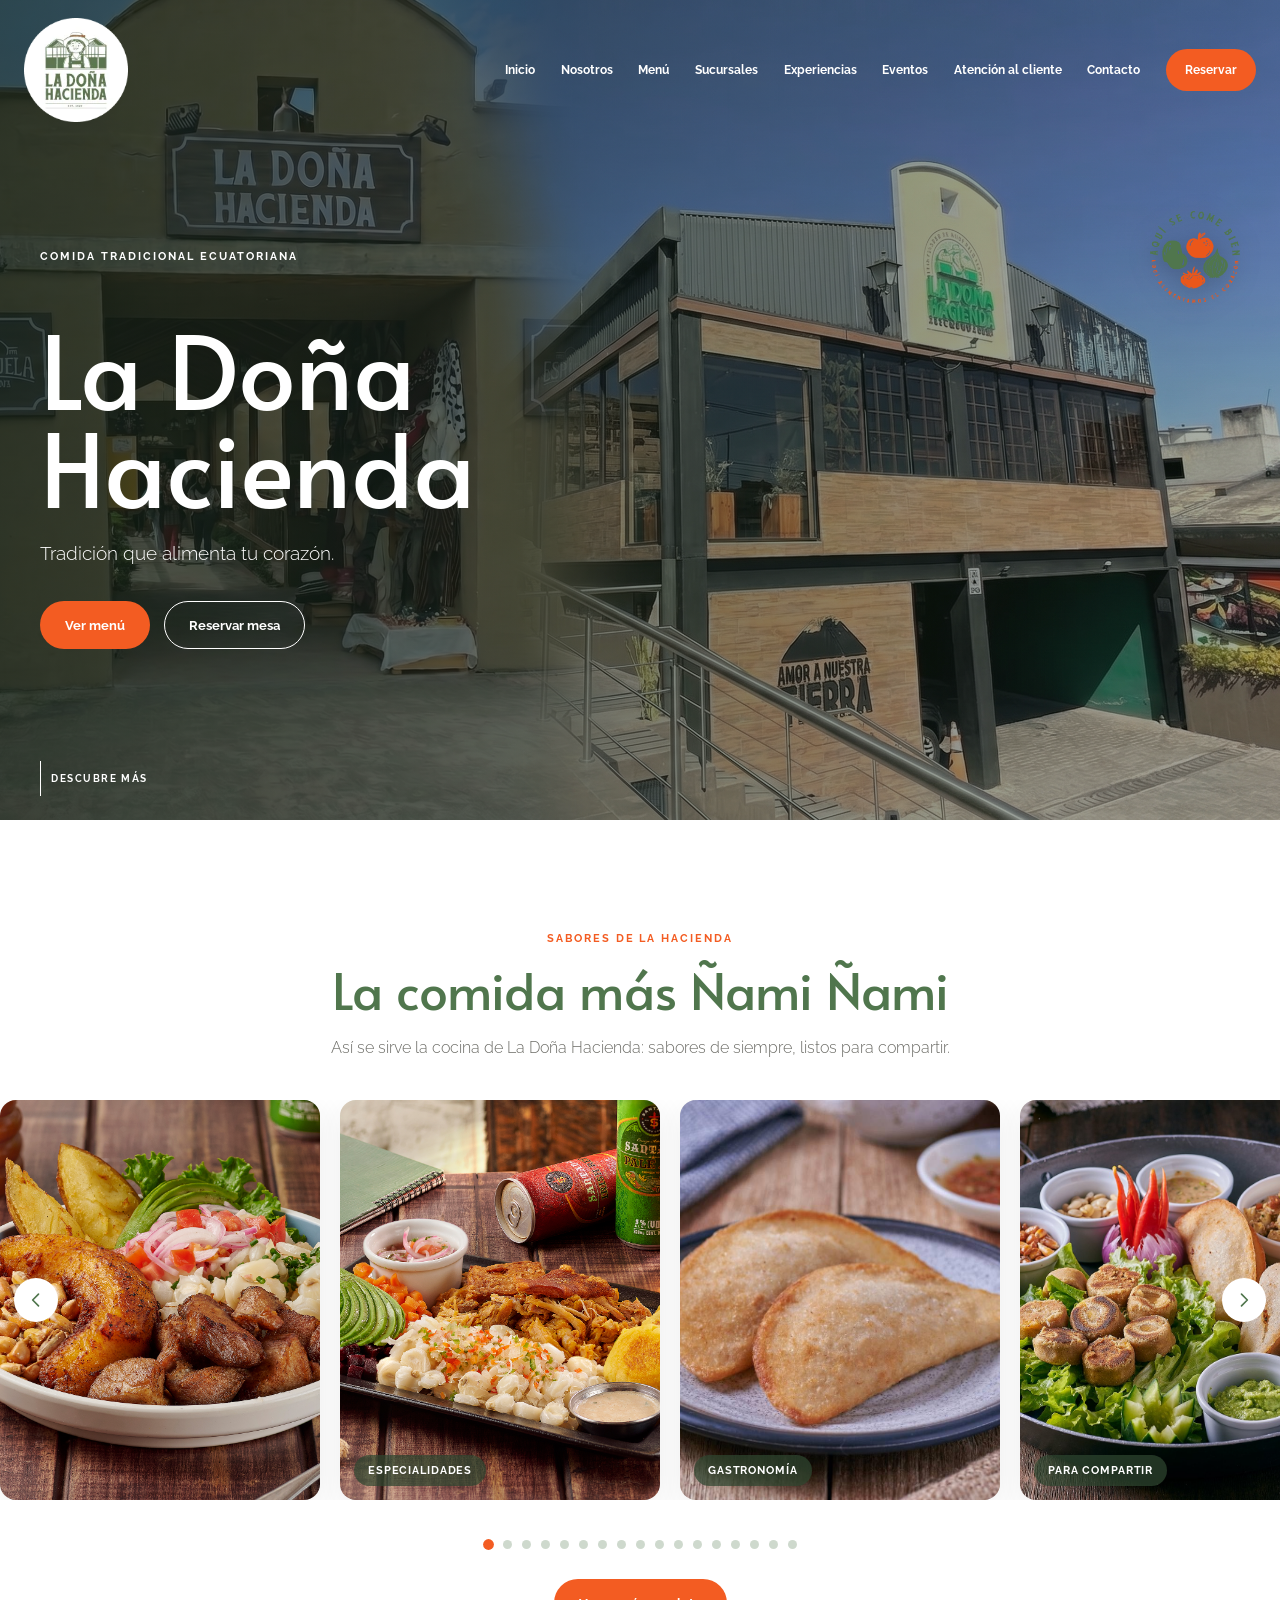
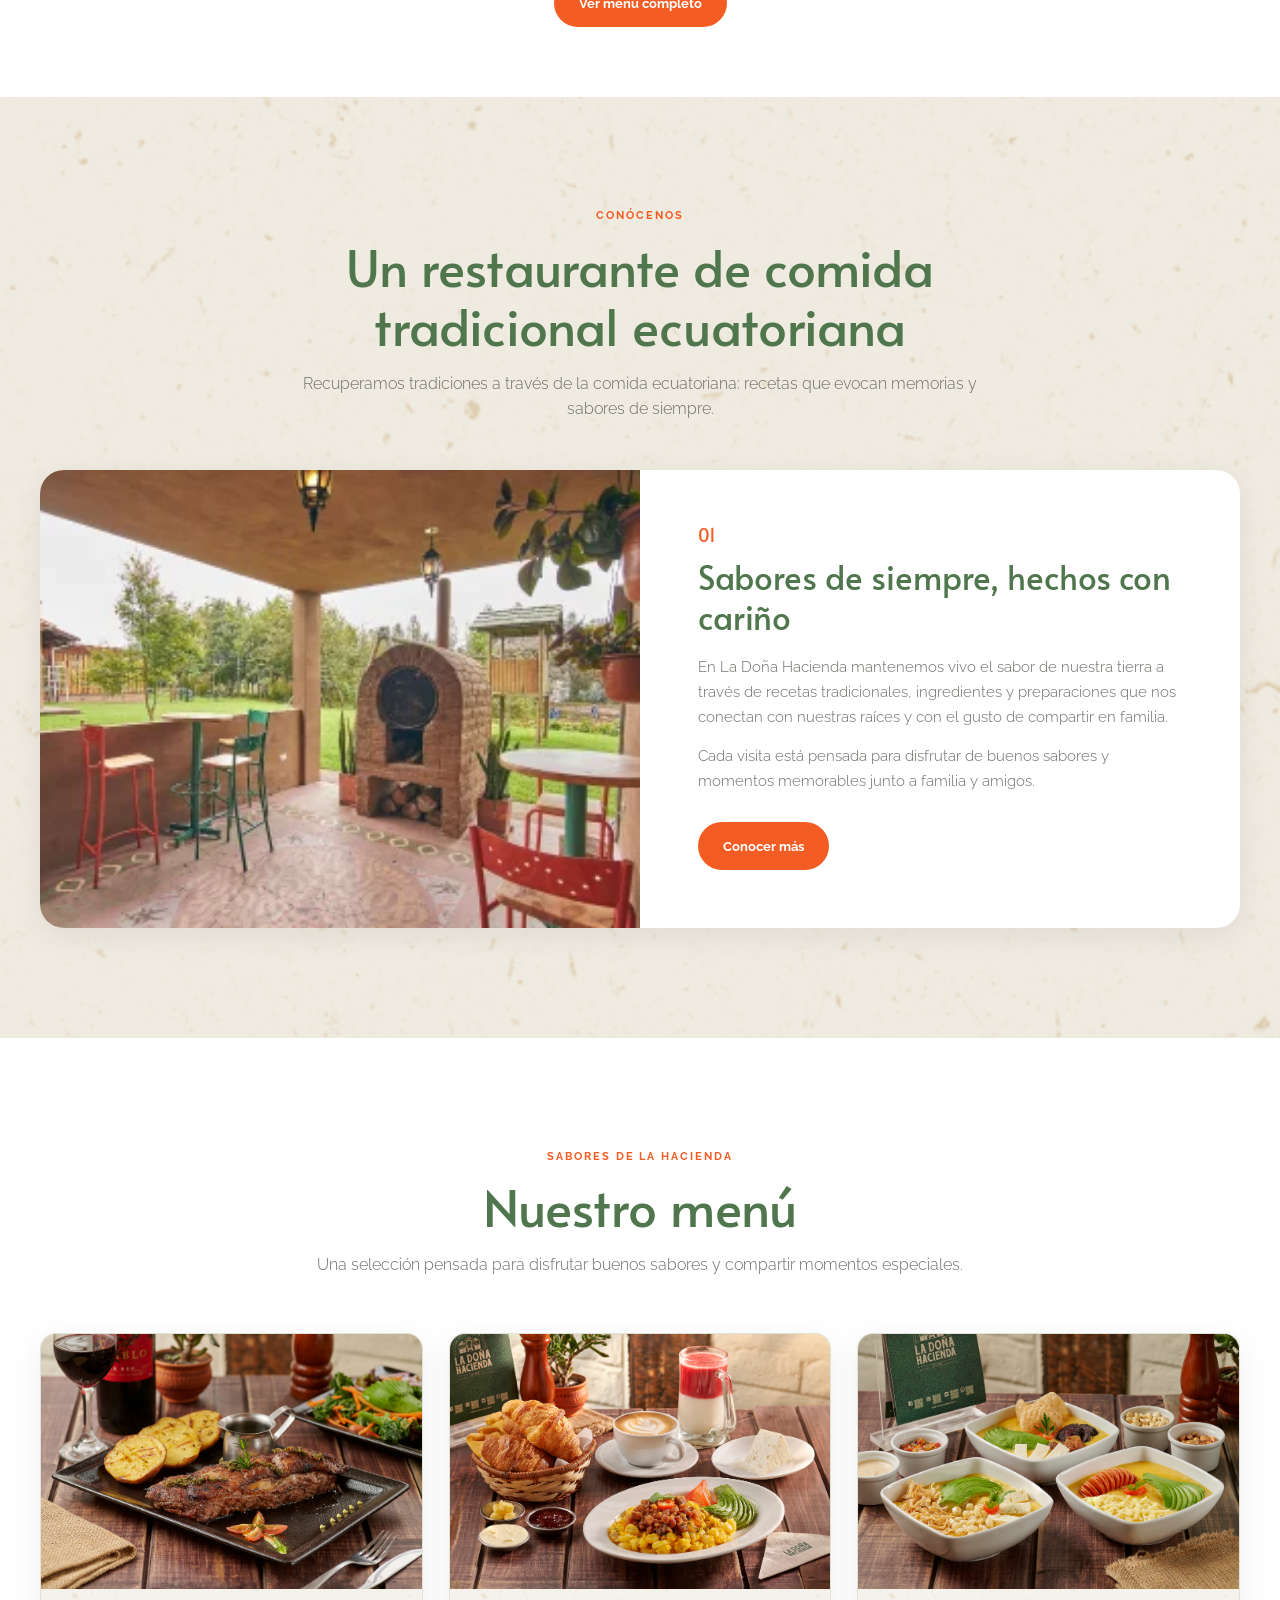
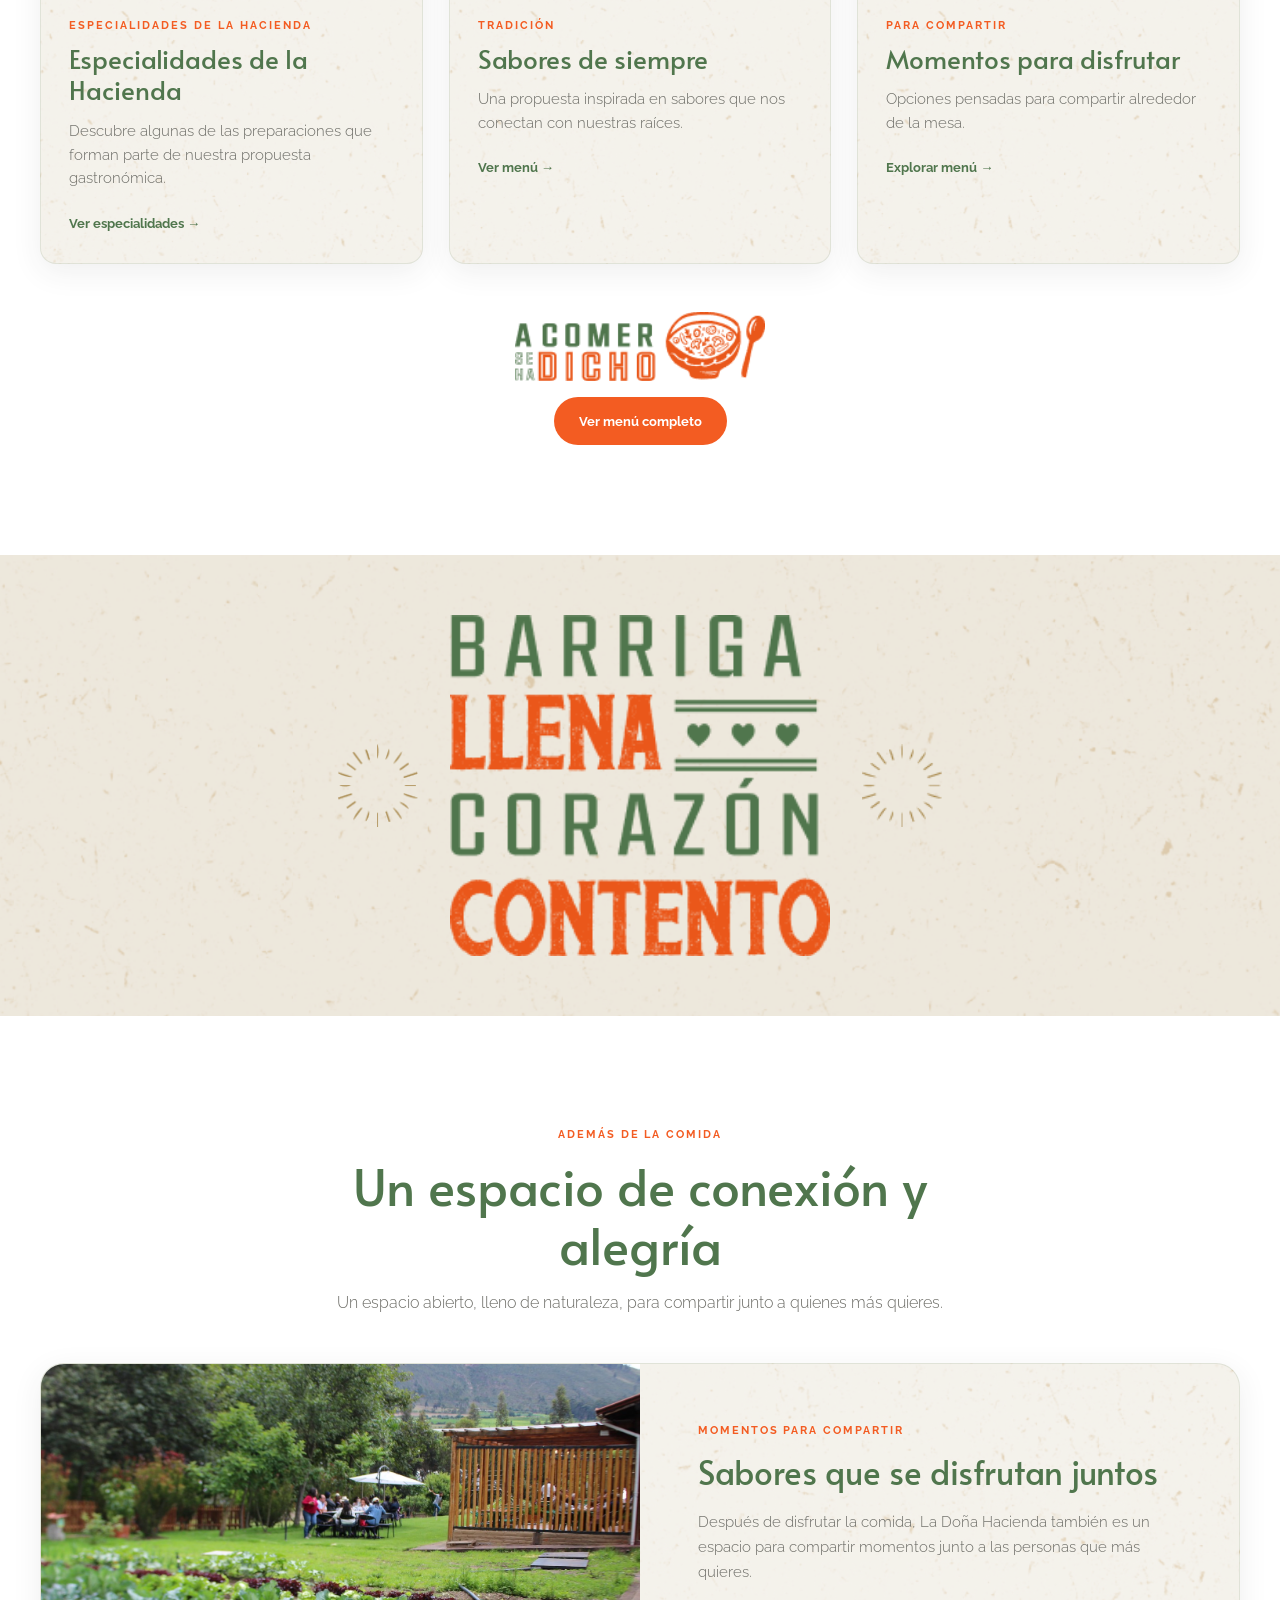
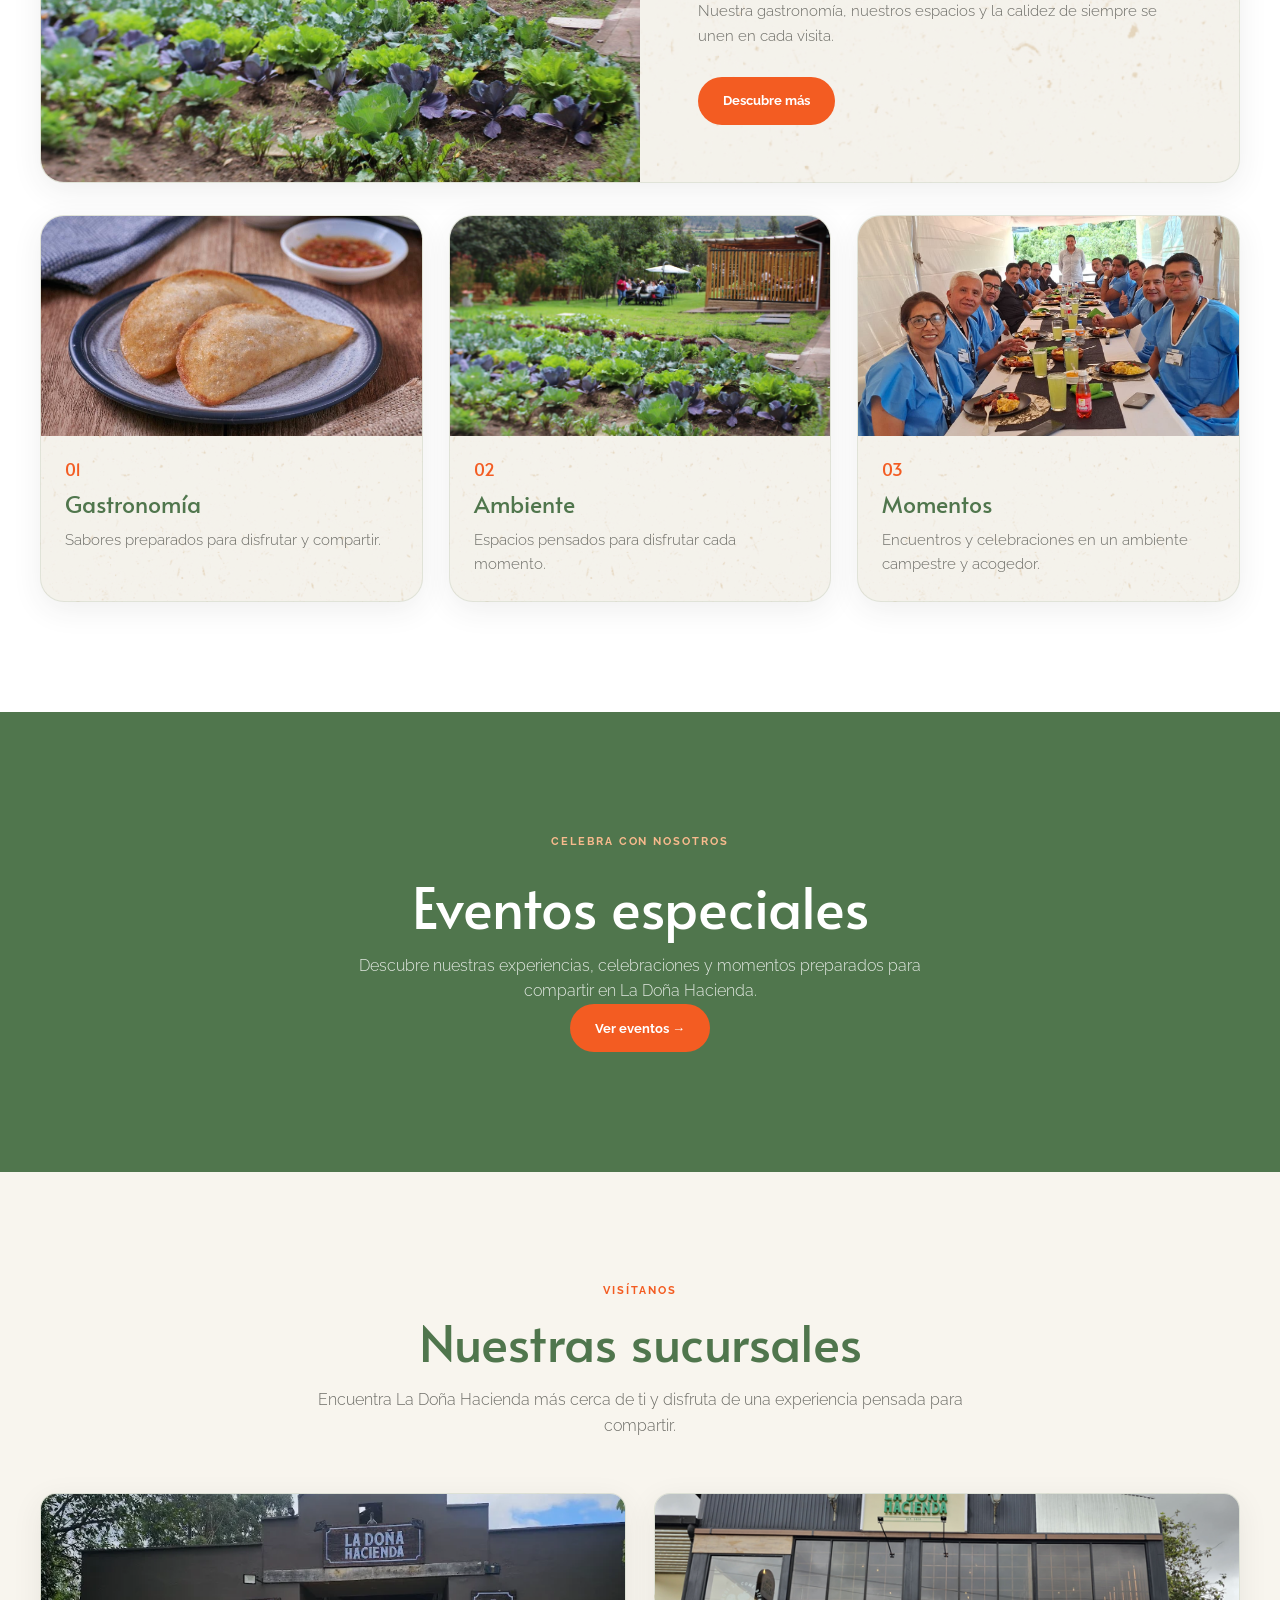
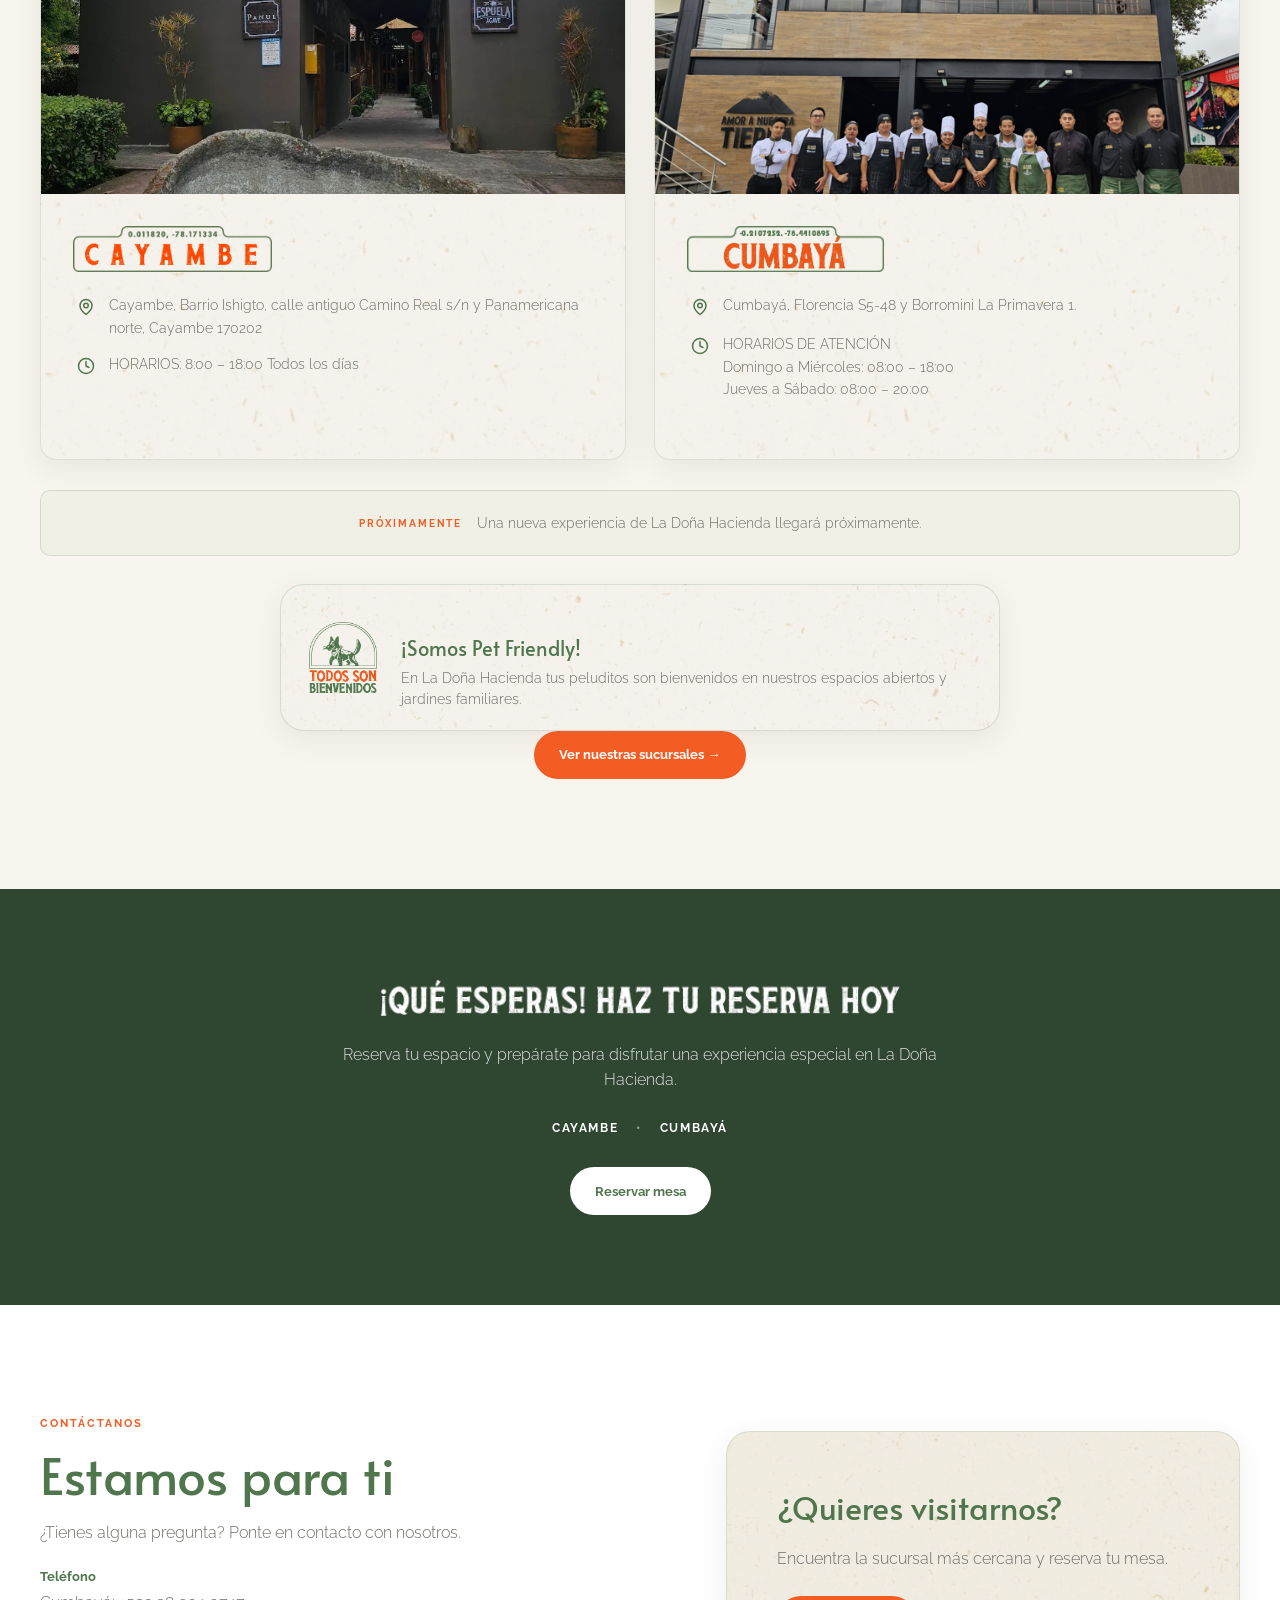
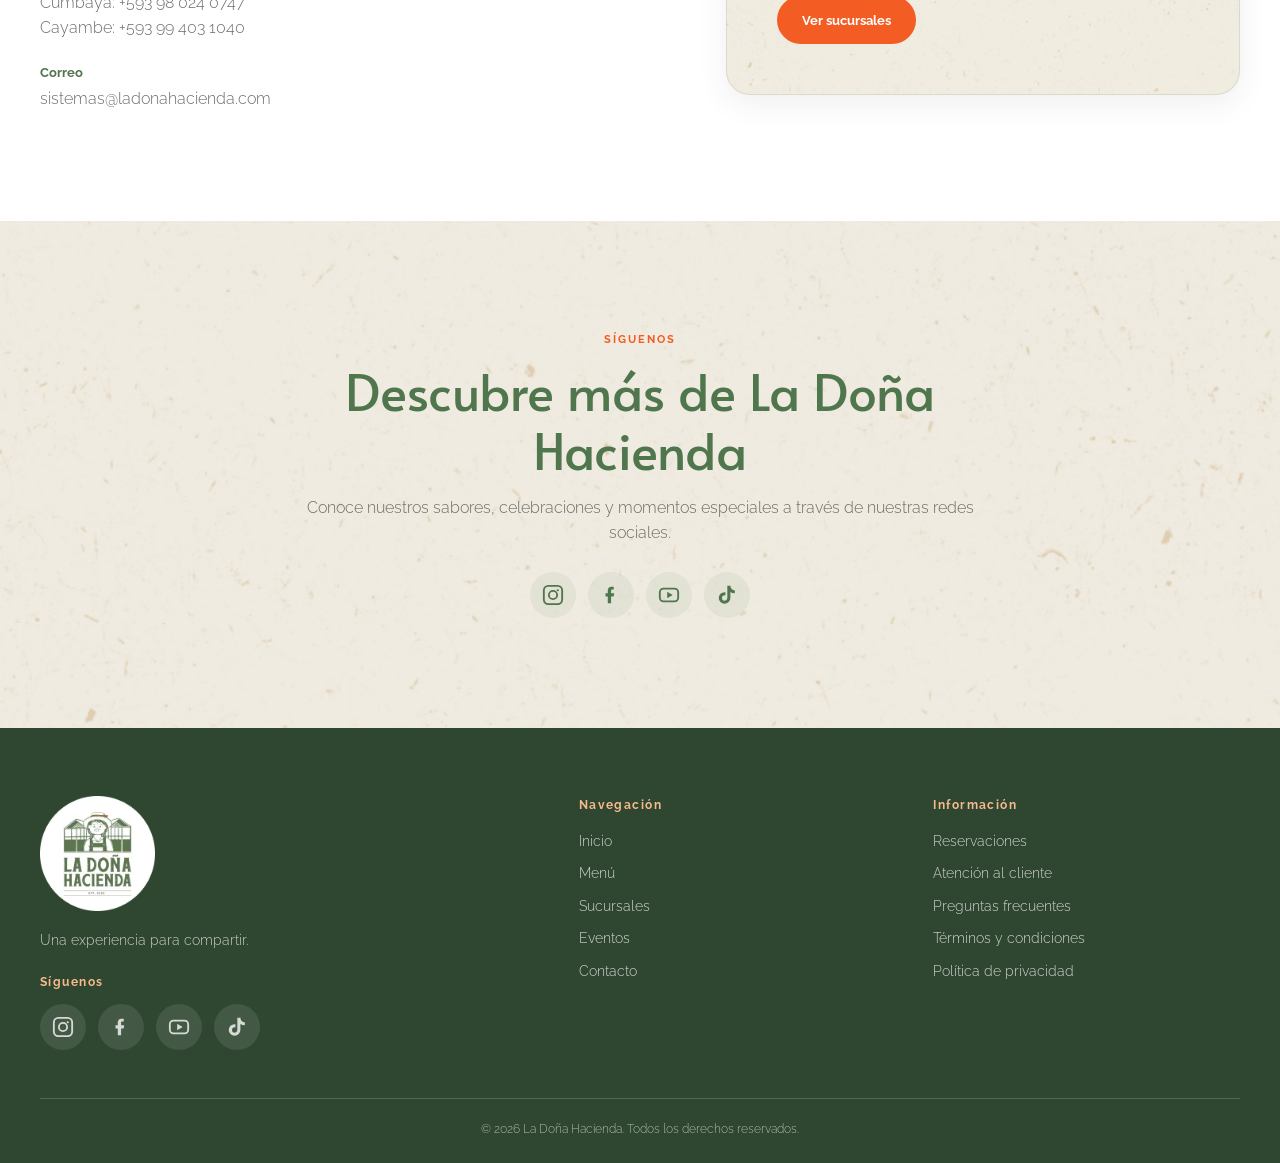
==== commit 10455014: "Corrige alt/caption del carrusel, reordena Home, reubica imágenes promocionales, agrega .gitignore" ====
--- a/index.html
+++ b/index.html
@@ -7,20 +7,74 @@
 
     <meta name="viewport" content="width=device-width, initial-scale=1.0" />
 
-    <meta name="description" content="La Doña Hacienda - Experiencia gastronómica única" />
-
-    <title>La Doña Hacienda</title>
-
-    <!--Google Fonts-->
+    <meta name="description" content="La Doña Hacienda — Restaurante de comida tradicional ecuatoriana. Tradición que alimenta tu corazón en Cayambe y Cumbayá." />
+
+    <title>La Doña Hacienda | Comida Tradicional Ecuatoriana</title>
+
+    <!-- Favicon -->
+    <link rel="icon" type="image/png" href="img/marca/favicon.png">
+    <link rel="apple-touch-icon" href="img/marca/favicon.png">
+
+    <!-- Open Graph (WhatsApp, Facebook, Instagram) -->
+    <meta property="og:type" content="website">
+    <meta property="og:locale" content="es_EC">
+    <meta property="og:site_name" content="La Doña Hacienda">
+    <meta property="og:title" content="La Doña Hacienda | Comida Tradicional Ecuatoriana">
+    <meta property="og:description" content="Tradición que alimenta tu corazón. Disfruta de la mejor gastronomía tradicional ecuatoriana en nuestras sedes de Cayambe y Cumbayá.">
+    <meta property="og:image" content="img/marca/og-image.jpg">
+
+    <!-- Twitter Card -->
+    <meta name="twitter:card" content="summary_large_image">
+    <meta name="twitter:title" content="La Doña Hacienda | Comida Tradicional Ecuatoriana">
+    <meta name="twitter:description" content="Tradición que alimenta tu corazón. Visítanos en Cayambe y Cumbayá.">
+    <meta name="twitter:image" content="img/marca/og-image.jpg">
+
+    <!-- Google Fonts -->
     <link rel="preconnect" href="https://fonts.googleapis.com">
-
     <link rel="preconnect" href="https://fonts.gstatic.com" crossorigin>
-    <link href="https://fonts.googleapis.com/css2?family=Alata&family=Raleway:wght@300;400;500;600;700&display=swap"
-        rel="stylesheet">
-
-    <!--css-->
+    <link href="https://fonts.googleapis.com/css2?family=Alata&family=Raleway:wght@300;400;500;600;700&display=swap" rel="stylesheet">
+
+    <!-- CSS -->
     <link rel="stylesheet" href="css/style.css">
 
+    <!-- Schema.org Datos Estructurados (Google Search & Maps) -->
+    <script type="application/ld+json">
+    {
+      "@context": "https://schema.org",
+      "@type": "Restaurant",
+      "name": "La Doña Hacienda",
+      "image": "img/marca/og-image.jpg",
+      "servesCuisine": "Ecuatoriana Tradicional",
+      "priceRange": "$$",
+      "department": [
+        {
+          "@type": "Restaurant",
+          "name": "La Doña Hacienda - Cayambe",
+          "telephone": "+593994031040",
+          "address": {
+            "@type": "PostalAddress",
+            "streetAddress": "Barrio Ishigto, calle antiguo Camino Real s/n y Panamericana norte",
+            "addressLocality": "Cayambe",
+            "postalCode": "170202",
+            "addressCountry": "EC"
+          },
+          "openingHours": "Mo-Su 08:00-18:00"
+        },
+        {
+          "@type": "Restaurant",
+          "name": "La Doña Hacienda - Cumbayá",
+          "telephone": "+593980240747",
+          "address": {
+            "@type": "PostalAddress",
+            "streetAddress": "Florencia S5-48 y Borromini, La Primavera 1",
+            "addressLocality": "Cumbayá",
+            "addressCountry": "EC"
+          },
+          "openingHours": "Su-We 08:00-18:00, Th-Sa 08:00-20:00"
+        }
+      ]
+    }
+    </script>
 </head>
 
 
@@ -122,9 +176,18 @@
 
             <div class="hero-content">
 
-                <span class="hero-subtitle">
-                    COMIDA TRADICIONAL ECUATORIANA
-                </span>
+                <div class="hero-header-badge">
+
+                    <span class="hero-subtitle">
+                        COMIDA TRADICIONAL ECUATORIANA
+                    </span>
+
+                    <img src="img/marca/badge-aqui-se-come-bien.png"
+                         alt="Aquí se come bien - Aquí alimentamos el corazón"
+                         class="hero-badge-img"
+                         loading="lazy">
+
+                </div>
 
                 <h1>
                     La Doña<br>
@@ -236,14 +299,14 @@
 
                     <!-- SLIDE 6 -->
                     <div class="carousel-slide" role="group" aria-roledescription="diapositiva" aria-label="6 de 17">
-                        <img src="img/menu/plato5.jpg" alt="Platos tradicionales" loading="lazy">
-                        <span class="carousel-caption">Tradición</span>
+                        <img src="img/menu/plato5.jpg" alt="Hamburguesa doble de carne con tocino, queso y papas fritas de La Doña Hacienda" loading="lazy">
+                        <span class="carousel-caption">Internacional</span>
                     </div>
 
                     <!-- SLIDE 7 -->
                     <div class="carousel-slide" role="group" aria-roledescription="diapositiva" aria-label="7 de 17">
-                        <img src="img/menu/plato6.jpg" alt="Platos para compartir" loading="lazy">
-                        <span class="carousel-caption">Para compartir</span>
+                        <img src="img/menu/plato6.jpg" alt="Porción de pie de manzana con helado de vainilla de La Doña Hacienda" loading="lazy">
+                        <span class="carousel-caption">De la casa</span>
                     </div>
 
                     <!-- SLIDE 8 -->
@@ -260,14 +323,14 @@
 
                     <!-- SLIDE 10 -->
                     <div class="carousel-slide" role="group" aria-roledescription="diapositiva" aria-label="10 de 17">
-                        <img src="img/menu/plato9.jpg" alt="Platos vegetarianos" loading="lazy">
-                        <span class="carousel-caption">Vegetariano</span>
+                        <img src="img/menu/plato9.jpg" alt="Milanesa apanada gratinada con papa al horno y ensalada de La Doña Hacienda" loading="lazy">
+                        <span class="carousel-caption">Especialidades</span>
                     </div>
 
                     <!-- SLIDE 11 -->
                     <div class="carousel-slide" role="group" aria-roledescription="diapositiva" aria-label="11 de 17">
-                        <img src="img/menu/plato10.jpg" alt="Platos veganos" loading="lazy">
-                        <span class="carousel-caption">Vegano</span>
+                        <img src="img/menu/plato10.jpg" alt="Sánduche de cerdo desmechado con papas fritas de La Doña Hacienda" loading="lazy">
+                        <span class="carousel-caption">De la casa</span>
                     </div>
 
                     <!-- SLIDE 12 -->
@@ -303,7 +366,7 @@
                     <!-- SLIDE 17 (cierre) -->
                     <div class="carousel-slide" role="group" aria-roledescription="diapositiva" aria-label="17 de 17">
                         <img src="img/menu/plato17.jpg"
-                            alt="Terraza de La Doña Hacienda con horno de leña"
+                            alt="Carne en salsa barbacoa con papa al horno gratinada de La Doña Hacienda"
                             loading="lazy">
                     </div>
 
@@ -543,6 +606,7 @@
 
                             <img src="img/menu/plato13.jpg" alt="Platos para compartir en La Doña Hacienda">
 
+                        
                         </div>
 
                         <div class="menu-content">
@@ -573,15 +637,24 @@
                 </div>
 
 
-                <!-- CTA -->
-
-                <div class="menu-cta">
-
-                    <a href="pages/menu.html" class="btn btn-primary">
-
-                        Ver menú completo
-
-                    </a>
+                <!-- CTA CON FRASOLOGÍA DE MARCA -->
+
+                <div class="menu-cta-wrapper">
+
+                    <img src="img/marca/a-comer.png"
+                         alt="¡A comer se ha dicho!"
+                         class="menu-a-comer-img"
+                         loading="lazy">
+
+                    <div class="menu-cta">
+
+                        <a href="pages/menu.html" class="btn btn-primary">
+
+                            Ver menú completo
+
+                        </a>
+
+                    </div>
 
                 </div>
 
@@ -589,185 +662,30 @@
 
         </section>
 
+
+
         <!-- =====================================
-     SUCURSALES
-====================================== -->
-
-        <section class="section branches-section" id="sucursales">
-
-            <div class="container">
-
-                <div class="section-heading">
-
-                    <span class="section-label">
-                        VISÍTANOS
-                    </span>
-
-                    <h2>
-                        Nuestras sucursales
-                    </h2>
-
-                    <p>
-                        Encuentra La Doña Hacienda más cerca de ti
-                        y disfruta de una experiencia pensada para compartir.
-                    </p>
-
-                </div>
-
-
-                <div class="branches-grid">
-
-
-                    <!-- =================================
-                 CAYAMBE
-            ================================== -->
-
-                    <article class="branch-card" data-branch-url="pages/sucursales.html#cayambe" data-branch-label="Ver información de la sucursal Cayambe">
-
-                        <div class="branch-image">
-
-                            <img src="img/sucursales/cayambe.jpg" alt="La Doña Hacienda Cayambe">
-
-                        </div>
-
-
-                        <div class="branch-content">
-
-                            <span class="branch-label">
-                                SUCURSAL
-                            </span>
-
-                            <h3>
-                                Cayambe
-                            </h3>
-
-
-                            <div class="branch-info">
-
-                                <div class="branch-info-item">
-
-                                    <span class="branch-icon">
-                                        📍
-                                    </span>
-
-                                    <p>
-                                        Cayambe, Barrio Ishigto, calle antiguo Camino Real s/n y
-                                        Panamericana norte, Cayambe 170202
-                                    </p>
-
-                                </div>
-
-
-                                <div class="branch-info-item">
-
-                                    <span class="branch-icon">
-                                        🕐
-                                    </span>
-
-                                    <p>
-                                        HORARIOS: 8:00 – 18:00
-                                        Todos los días
-                                    </p>
-
-                                </div>
-
-                            </div>
-
-                        </div>
-
-                    </article>
-
-
-                    <!-- =================================
-                 CUMBAYÁ
-            ================================== -->
-
-                    <article class="branch-card" data-branch-url="pages/sucursales.html#cumbaya" data-branch-label="Ver información de la sucursal Cumbayá">
-
-                        <div class="branch-image">
-
-                            <img src="img/sucursales/cumbaya.jpg" alt="La Doña Hacienda Cumbayá">
-
-                        </div>
-
-
-                        <div class="branch-content">
-
-                            <span class="branch-label">
-                                SUCURSAL
-                            </span>
-
-                            <h3>
-                                Cumbayá
-                            </h3>
-
-
-                            <div class="branch-info">
-
-                                <div class="branch-info-item">
-
-                                    <span class="branch-icon">
-                                        📍
-                                    </span>
-
-                                    <p>
-                                        Cumbayá, Florencia S5-48 y Borromini
-                                        La Primavera 1.
-                                    </p>
-
-                                </div>
-
-
-                                <div class="branch-info-item">
-
-                                    <span class="branch-icon">
-                                        🕐
-                                    </span>
-
-                                    <p>
-                                        HORARIOS DE ATENCIÓN<br>
-                                        Domingo a Miércoles: 08:00 – 18:00 <br>
-                                        Jueves a Sábado: 08:00 – 20:00
-                                    </p>
-
-                                </div>
-
-                            </div>
-
-                        </div>
-
-                    </article>
-
-                </div>
-
-
-                <!-- FUTURA TERCERA SUCURSAL -->
-
-                <div class="branch-future">
-
-                    <span>
-                        PRÓXIMAMENTE
-                    </span>
-
-                    <p>
-                        Una nueva experiencia de La Doña Hacienda
-                        llegará próximamente.
-                    </p>
-
-                </div>
-
-
-                <!-- CTA SUCURSALES -->
-
-                <div class="menu-cta">
-
-                    <a href="pages/sucursales.html" class="btn btn-primary">
-
-                        Ver nuestras sucursales →
-
-                    </a>
-
-                </div>
+             BANNER FRASOLOGÍA — BARRIGA LLENA
+        ====================================== -->
+
+        <section class="frase-banner" aria-hidden="true">
+
+            <div class="frase-banner-inner">
+
+                <img src="img/marca/destello.png"
+                     alt=""
+                     class="frase-banner-destello frase-banner-destello--left"
+                     loading="lazy">
+
+                <img src="img/marca/frase-barriga-llena.png"
+                     alt="Barriga llena, corazón contento"
+                     class="frase-banner-img"
+                     loading="lazy">
+
+                <img src="img/marca/destello-2.png"
+                     alt=""
+                     class="frase-banner-destello frase-banner-destello--right"
+                     loading="lazy">
 
             </div>
 
@@ -847,7 +765,7 @@
                 </div>
 
 
-                <!-- EXPERIENCIAS SECUNDARIAS -->
+                <!-- EXPERIENCIAS SECUNDARIAS CON DETALLES DE HACIENDA -->
 
                 <div class="experience-highlights">
 
@@ -933,8 +851,8 @@
                             </h3>
 
                             <p>
-                                Momentos para compartir
-                                con quienes más quieres.
+                                Encuentros y celebraciones en un
+                                ambiente campestre y acogedor.
                             </p>
 
                         </div>
@@ -990,6 +908,208 @@
 
 
 
+        <!-- =====================================
+     SUCURSALES
+====================================== -->
+
+        <section class="section branches-section" id="sucursales">
+
+            <div class="container">
+
+                <div class="section-heading">
+
+                    <span class="section-label">
+                        VISÍTANOS
+                    </span>
+
+                    <h2>
+                        Nuestras sucursales
+                    </h2>
+
+                    <p>
+                        Encuentra La Doña Hacienda más cerca de ti
+                        y disfruta de una experiencia pensada para compartir.
+                    </p>
+
+                </div>
+
+
+                <div class="branches-grid">
+
+
+                    <!-- =================================
+                 CAYAMBE
+            ================================== -->
+
+                    <article class="branch-card" data-branch-url="pages/sucursales.html#cayambe" data-branch-label="Ver información de la sucursal Cayambe">
+
+                        <div class="branch-image">
+
+                            <img src="img/sucursales/cayambe.jpg" alt="La Doña Hacienda Cayambe">
+
+                        </div>
+
+
+                        <div class="branch-content">
+
+                            <!-- Placa de calle oficial del Manual de Marca -->
+                            <img src="img/marca/placa-cayambe.png"
+                                 alt="Cayambe"
+                                 class="branch-placa"
+                                 loading="lazy">
+
+
+                            <div class="branch-info">
+
+                                <div class="branch-info-item">
+
+                                    <span class="branch-icon">
+                                        <svg xmlns="http://www.w3.org/2000/svg" viewBox="0 0 24 24" fill="none" stroke="currentColor" stroke-width="2" stroke-linecap="round" stroke-linejoin="round" aria-hidden="true" focusable="false"><path d="M20 10c0 6-8 12-8 12S4 16 4 10a8 8 0 0 1 16 0Z"/><circle cx="12" cy="10" r="3"/></svg>
+                                    </span>
+
+                                    <p>
+                                        Cayambe, Barrio Ishigto, calle antiguo Camino Real s/n y
+                                        Panamericana norte, Cayambe 170202
+                                    </p>
+
+                                </div>
+
+
+                                <div class="branch-info-item">
+
+                                    <span class="branch-icon">
+                                        <svg xmlns="http://www.w3.org/2000/svg" viewBox="0 0 24 24" fill="none" stroke="currentColor" stroke-width="2" stroke-linecap="round" stroke-linejoin="round" aria-hidden="true" focusable="false"><circle cx="12" cy="12" r="10"/><polyline points="12 6 12 12 16 14"/></svg>
+                                    </span>
+
+                                    <p>
+                                        HORARIOS: 8:00 – 18:00
+                                        Todos los días
+                                    </p>
+
+                                </div>
+
+                            </div>
+
+                        </div>
+
+                    </article>
+
+
+                    <!-- =================================
+                 CUMBAYÁ
+            ================================== -->
+
+                    <article class="branch-card" data-branch-url="pages/sucursales.html#cumbaya" data-branch-label="Ver información de la sucursal Cumbayá">
+
+                        <div class="branch-image">
+
+                            <img src="img/sucursales/cumbaya.jpg" alt="La Doña Hacienda Cumbayá">
+
+                        </div>
+
+
+                        <div class="branch-content">
+
+                            <!-- Placa de calle oficial del Manual de Marca -->
+                            <img src="img/marca/placa-cumbaya.png"
+                                 alt="Cumbayá"
+                                 class="branch-placa branch-placa--cumbaya"
+                                 loading="lazy">
+
+
+                            <div class="branch-info">
+
+                                <div class="branch-info-item">
+
+                                    <span class="branch-icon">
+                                        <svg xmlns="http://www.w3.org/2000/svg" viewBox="0 0 24 24" fill="none" stroke="currentColor" stroke-width="2" stroke-linecap="round" stroke-linejoin="round" aria-hidden="true" focusable="false"><path d="M20 10c0 6-8 12-8 12S4 16 4 10a8 8 0 0 1 16 0Z"/><circle cx="12" cy="10" r="3"/></svg>
+                                    </span>
+
+                                    <p>
+                                        Cumbayá, Florencia S5-48 y Borromini
+                                        La Primavera 1.
+                                    </p>
+
+                                </div>
+
+
+                                <div class="branch-info-item">
+
+                                    <span class="branch-icon">
+                                        <svg xmlns="http://www.w3.org/2000/svg" viewBox="0 0 24 24" fill="none" stroke="currentColor" stroke-width="2" stroke-linecap="round" stroke-linejoin="round" aria-hidden="true" focusable="false"><circle cx="12" cy="12" r="10"/><polyline points="12 6 12 12 16 14"/></svg>
+                                    </span>
+
+                                    <p>
+                                        HORARIOS DE ATENCIÓN<br>
+                                        Domingo a Miércoles: 08:00 – 18:00 <br>
+                                        Jueves a Sábado: 08:00 – 20:00
+                                    </p>
+
+                                </div>
+
+                            </div>
+
+                        </div>
+
+                    </article>
+
+                </div>
+
+
+                <!-- FUTURA TERCERA SUCURSAL -->
+
+                <div class="branch-future">
+
+                    <span>
+                        PRÓXIMAMENTE
+                    </span>
+
+                    <p>
+                        Una nueva experiencia de La Doña Hacienda
+                        llegará próximamente.
+                    </p>
+
+                </div>
+
+
+                <!-- BANNER PET FRIENDLY OFICIAL -->
+
+                <div class="branch-pet-friendly">
+
+                    <img src="img/marca/pet-friendly.png"
+                         alt="Todos son bienvenidos - Pet Friendly"
+                         class="pet-friendly-badge-img"
+                         loading="lazy">
+
+                    <div class="pet-friendly-text">
+
+                        <h4>¡Somos Pet Friendly!</h4>
+
+                        <p>En La Doña Hacienda tus peluditos son bienvenidos en nuestros espacios abiertos y jardines familiares.</p>
+
+                    </div>
+
+                </div>
+
+
+                <!-- CTA SUCURSALES -->
+
+                <div class="menu-cta">
+
+                    <a href="pages/sucursales.html" class="btn btn-primary">
+
+                        Ver nuestras sucursales →
+
+                    </a>
+
+                </div>
+
+            </div>
+
+        </section>
+
+
+
         <!--=====================================RESERVAS======================================-->
 
         <section class="reservation" id="reservas">
@@ -998,13 +1118,11 @@
 
                 <div class="reservation-content">
 
-                    <span class="section-label">
-                        RESERVACIONES
-                    </span>
-
-                    <h2>
-                        Tu mesa te espera
-                    </h2>
+                    <!-- Frasología oficial del Manual de Marca -->
+                    <img src="img/marca/frase-reserva.png"
+                         alt="¡Qué esperas! Haz tu reserva hoy"
+                         class="reservation-frase"
+                         loading="lazy">
 
                     <p>
                         Reserva tu espacio y prepárate para disfrutar
@@ -1174,7 +1292,12 @@
                         </svg>
                     </a>
 
-                </div>
+                    <a href="https://www.tiktok.com/@ladonahacienda" class="social-link" target="_blank" rel="noopener noreferrer" aria-label="TikTok de La Doña Hacienda">
+                        <svg viewBox="0 0 24 24" aria-hidden="true" focusable="false" fill="currentColor">
+                            <path d="M19.59 6.69a4.83 4.83 0 0 1-3.77-4.25V2h-3.45v13.67a2.89 2.89 0 0 1-2.88 2.5 2.89 2.89 0 0 1-2.89-2.89 2.89 2.89 0 0 1 2.89-2.89c.28 0 .54.04.79.1v-3.5a6.37 6.37 0 0 0-.79-.05A6.34 6.34 0 0 0 3 15.28 6.34 6.34 0 0 0 9.34 21.6a6.34 6.34 0 0 0 6.34-6.32V8.62a8.28 8.28 0 0 0 4.85 1.57v-3.5z"/>
+                        </svg>
+                    </a>
+                    </div>
 
             </div>
 
@@ -1232,7 +1355,12 @@
                                 </svg>
                             </a>
 
-                        </div>
+                    <a href="https://www.tiktok.com/@ladonahacienda" class="social-link" target="_blank" rel="noopener noreferrer" aria-label="TikTok de La Doña Hacienda">
+                        <svg viewBox="0 0 24 24" aria-hidden="true" focusable="false" fill="currentColor">
+                            <path d="M19.59 6.69a4.83 4.83 0 0 1-3.77-4.25V2h-3.45v13.67a2.89 2.89 0 0 1-2.88 2.5 2.89 2.89 0 0 1-2.89-2.89 2.89 2.89 0 0 1 2.89-2.89c.28 0 .54.04.79.1v-3.5a6.37 6.37 0 0 0-.79-.05A6.34 6.34 0 0 0 3 15.28 6.34 6.34 0 0 0 9.34 21.6a6.34 6.34 0 0 0 6.34-6.32V8.62a8.28 8.28 0 0 0 4.85 1.57v-3.5z"/>
+                        </svg>
+                    </a>
+                    </div>
 
                     </div>
 
--- a/css/style.css
+++ b/css/style.css
@@ -316,6 +316,24 @@
     padding: calc(var(--space-2xl) + var(--space-lg) + 2px) 0 calc(var(--space-xl) + var(--space-md) + 2px);
 }
 
+.hero-header-badge {
+    display: flex;
+    align-items: center;
+    justify-content: space-between;
+    gap: 20px;
+    margin-bottom: var(--space-sm);
+}
+
+.hero-header-badge .hero-subtitle {
+    margin-bottom: 0;
+}
+
+.hero-badge-img {
+    width: 90px;
+    height: auto;
+    filter: drop-shadow(0 4px 12px rgb(0 0 0 / 25%));
+}
+
 .hero-subtitle {
     margin-bottom: var(--space-sm);
     color: var(--blanco);
@@ -467,6 +485,8 @@
     align-items: center;
     justify-content: center;
     gap: 10px;
+    margin-top: 18px;
+    margin-bottom: 20px;
 }
 
 .carousel-dot {
@@ -493,9 +513,13 @@
     outline-offset: 3px;
 }
 
-/* Nosotros */
+.carousel-section .menu-cta {
+    margin-top: 10px;
+}
+
+/* Nosotros / Conócenos */
 .experience {
-    background: var(--crema);
+    background: #f8f5ee url("../img/marca/textura-papel.png") center / cover;
 }
 
 .experience .section-heading {
@@ -592,7 +616,8 @@
 .menu-card {
     overflow: hidden;
     border-radius: var(--radio);
-    background: var(--crema);
+    background: #ffffff url("../img/marca/textura-papel.png") center / cover;
+    border: 1px solid rgb(80 118 77 / 12%);
     box-shadow: var(--sombra-suave);
     transition: transform var(--transicion), box-shadow var(--transicion);
 }
@@ -604,8 +629,28 @@
 }
 
 .menu-image {
+    position: relative;
     height: 255px;
     overflow: hidden;
+}
+
+.menu-card-icon {
+    position: absolute;
+    top: 14px;
+    right: 14px;
+    width: 44px;
+    height: 44px;
+    padding: 6px;
+    border-radius: 50%;
+    background: rgb(255 255 255 / 92%);
+    backdrop-filter: blur(4px);
+    box-shadow: var(--sombra-suave);
+    object-fit: contain;
+    transition: transform var(--transicion);
+}
+
+.menu-card:hover .menu-card-icon {
+    transform: scale(1.1) rotate(5deg);
 }
 
 .menu-content {
@@ -630,15 +675,87 @@
     font-size: .92rem;
 }
 
+.menu-cta-wrapper {
+    display: flex;
+    flex-direction: column;
+    align-items: center;
+    gap: 16px;
+    margin-top: 48px;
+    text-align: center;
+}
+
+.menu-a-comer-img {
+    max-width: 250px;
+    width: 100%;
+    height: auto;
+}
+
 .menu-cta {
     display: flex;
     justify-content: center;
-    margin-top: 40px;
+    margin-top: 0;
+}
+
+/* Banner frasología — Manual de Marca */
+.frase-banner {
+    padding: 60px 0;
+    background: url("../img/marca/textura-papel.png") center / cover;
+    background-color: #f5f0e8;
+    text-align: center;
+}
+
+.frase-banner-inner {
+    display: flex;
+    align-items: center;
+    justify-content: center;
+    gap: 32px;
+    width: min(calc(100% - 48px), 900px);
+    margin: auto;
+}
+
+.frase-banner-img {
+    max-width: 380px;
+    width: 100%;
+    height: auto;
+}
+
+.frase-banner-destello {
+    width: 80px;
+    height: auto;
+    flex: 0 0 auto;
+    animation: destello-spin 12s linear infinite;
+}
+
+.frase-banner-destello--right {
+    animation-direction: reverse;
+}
+
+@keyframes destello-spin {
+    from { transform: rotate(0deg); }
+    to   { transform: rotate(360deg); }
+}
+
+/* Sucursales — placas de calle del Manual de Marca */
+.branch-placa {
+    display: block;
+    height: 46px;
+    width: auto;
+    max-width: 210px;
+    object-fit: contain;
+    margin-bottom: 22px;
+}
+
+.branch-icon svg {
+    width: 18px;
+    height: 18px;
+    color: var(--verde-principal);
+    stroke: var(--verde-principal);
 }
 
 .branches-section {
     background: var(--crema);
 }
+
 
 .branches-grid {
     display: grid;
@@ -649,7 +766,8 @@
 .branch-card {
     overflow: hidden;
     border-radius: var(--radio);
-    background: var(--blanco);
+    background: #ffffff url("../img/marca/textura-papel.png") center / cover;
+    border: 1px solid rgb(80 118 77 / 14%);
     box-shadow: var(--sombra-suave);
     transition: transform var(--transicion), box-shadow var(--transicion);
 }
@@ -741,6 +859,48 @@
     font-size: .88rem;
 }
 
+/* Banner Pet Friendly */
+.branch-pet-friendly {
+    display: flex;
+    align-items: center;
+    gap: 24px;
+    max-width: 720px;
+    margin: 28px auto 0;
+    padding: 20px 28px;
+    border-radius: var(--radio-grande);
+    background: #ffffff url("../img/marca/textura-papel.png") center / cover;
+    border: 1px solid rgb(80 118 77 / 18%);
+    box-shadow: var(--sombra-suave);
+}
+
+.pet-friendly-badge-img {
+    width: 68px;
+    height: auto;
+    flex: 0 0 68px;
+}
+
+.pet-friendly-text h4 {
+    color: var(--verde-principal);
+    font-family: var(--font-titular);
+    font-size: 1.25rem;
+    font-weight: 400;
+    margin-bottom: 4px;
+}
+
+.pet-friendly-text p {
+    color: var(--texto-secundario);
+    font-size: .88rem;
+    line-height: 1.5;
+}
+
+@media (max-width: 640px) {
+    .branch-pet-friendly {
+        flex-direction: column;
+        text-align: center;
+        padding: 20px;
+    }
+}
+
 /* Experiencias */
 .experiences {
     background: var(--blanco);
@@ -755,7 +915,8 @@
     grid-template-columns: repeat(2, 1fr);
     overflow: hidden;
     border-radius: var(--radio-grande);
-    background: var(--crema);
+    background: #ffffff url("../img/marca/textura-papel.png") center / cover;
+    border: 1px solid rgb(80 118 77 / 12%);
     box-shadow: var(--sombra-suave);
 }
 
@@ -819,7 +980,8 @@
     flex-direction: column;
     overflow: hidden;
     border-radius: var(--radio-grande);
-    background: var(--crema);
+    background: #ffffff url("../img/marca/textura-papel.png") center / cover;
+    border: 1px solid rgb(80 118 77 / 12%);
     box-shadow: var(--sombra-suave);
     transition: transform var(--transicion), box-shadow var(--transicion);
 }
@@ -830,8 +992,28 @@
 }
 
 .highlight-image {
+    position: relative;
     height: 220px;
     overflow: hidden;
+}
+
+.highlight-animal-accent {
+    position: absolute;
+    bottom: 12px;
+    right: 12px;
+    width: 38px;
+    height: 38px;
+    padding: 6px;
+    border-radius: 50%;
+    background: rgb(255 255 255 / 90%);
+    backdrop-filter: blur(4px);
+    box-shadow: var(--sombra-suave);
+    object-fit: contain;
+    transition: transform var(--transicion);
+}
+
+.experience-highlight:hover .highlight-animal-accent {
+    transform: scale(1.15) rotate(6deg);
 }
 
 .highlight-image img {
@@ -925,7 +1107,7 @@
 }
 
 .reservation {
-    padding: 105px 0;
+    padding: 90px 0;
     background: var(--verde-oscuro);
     color: var(--blanco);
 }
@@ -937,15 +1119,14 @@
     text-align: center;
 }
 
-.reservation .section-label {
-    color: var(--naranja-claro);
-}
-
-.reservation h2 {
-    max-width: 740px;
-    margin-top: 6px;
-    color: var(--blanco);
-    font-size: clamp(2.3rem, 5vw, 3.7rem);
+/* Frasología oficial del Manual de Marca en la sección de reservas */
+.reservation-frase {
+    max-width: 520px;
+    width: 100%;
+    height: auto;
+    margin-bottom: 8px;
+    filter: brightness(0) invert(1);
+    /* Invierte a blanco sobre el fondo verde oscuro */
 }
 
 .reservation-content>p {
@@ -1007,7 +1188,9 @@
 .contact-box {
     padding: clamp(30px, 5vw, 50px);
     border-radius: var(--radio-grande);
-    background: var(--crema);
+    background: #f8f5ee url("../img/marca/textura-papel.png") center / cover;
+    border: 1px solid rgb(80 118 77 / 14%);
+    box-shadow: var(--sombra-suave);
 }
 
 .contact-box h3 {
@@ -1140,7 +1323,7 @@
 
 /* Variante sobre fondo claro — sección "Síguenos" (index.html, eventos.html) */
 .social-cta-section {
-    background: var(--crema);
+    background: #f8f5ee url("../img/marca/textura-papel.png") center / cover;
     text-align: center;
 }
 
@@ -1572,3 +1755,42 @@
 }
 
 
+
+/* =============================================
+   Responsive — elementos del Manual de Marca
+   ============================================= */
+
+@media (max-width: 640px) {
+
+    .frase-banner {
+        padding: 44px 0;
+    }
+
+    .frase-banner-inner {
+        gap: 14px;
+    }
+
+    .frase-banner-destello {
+        width: 44px;
+    }
+
+    .frase-banner-img {
+        max-width: 260px;
+    }
+
+    .reservation-frase {
+        max-width: 340px;
+    }
+
+    .branch-placa {
+        height: 38px;
+        max-width: 175px;
+    }
+}
+
+@media (prefers-reduced-motion: reduce) {
+
+    .frase-banner-destello {
+        animation: none;
+    }
+}
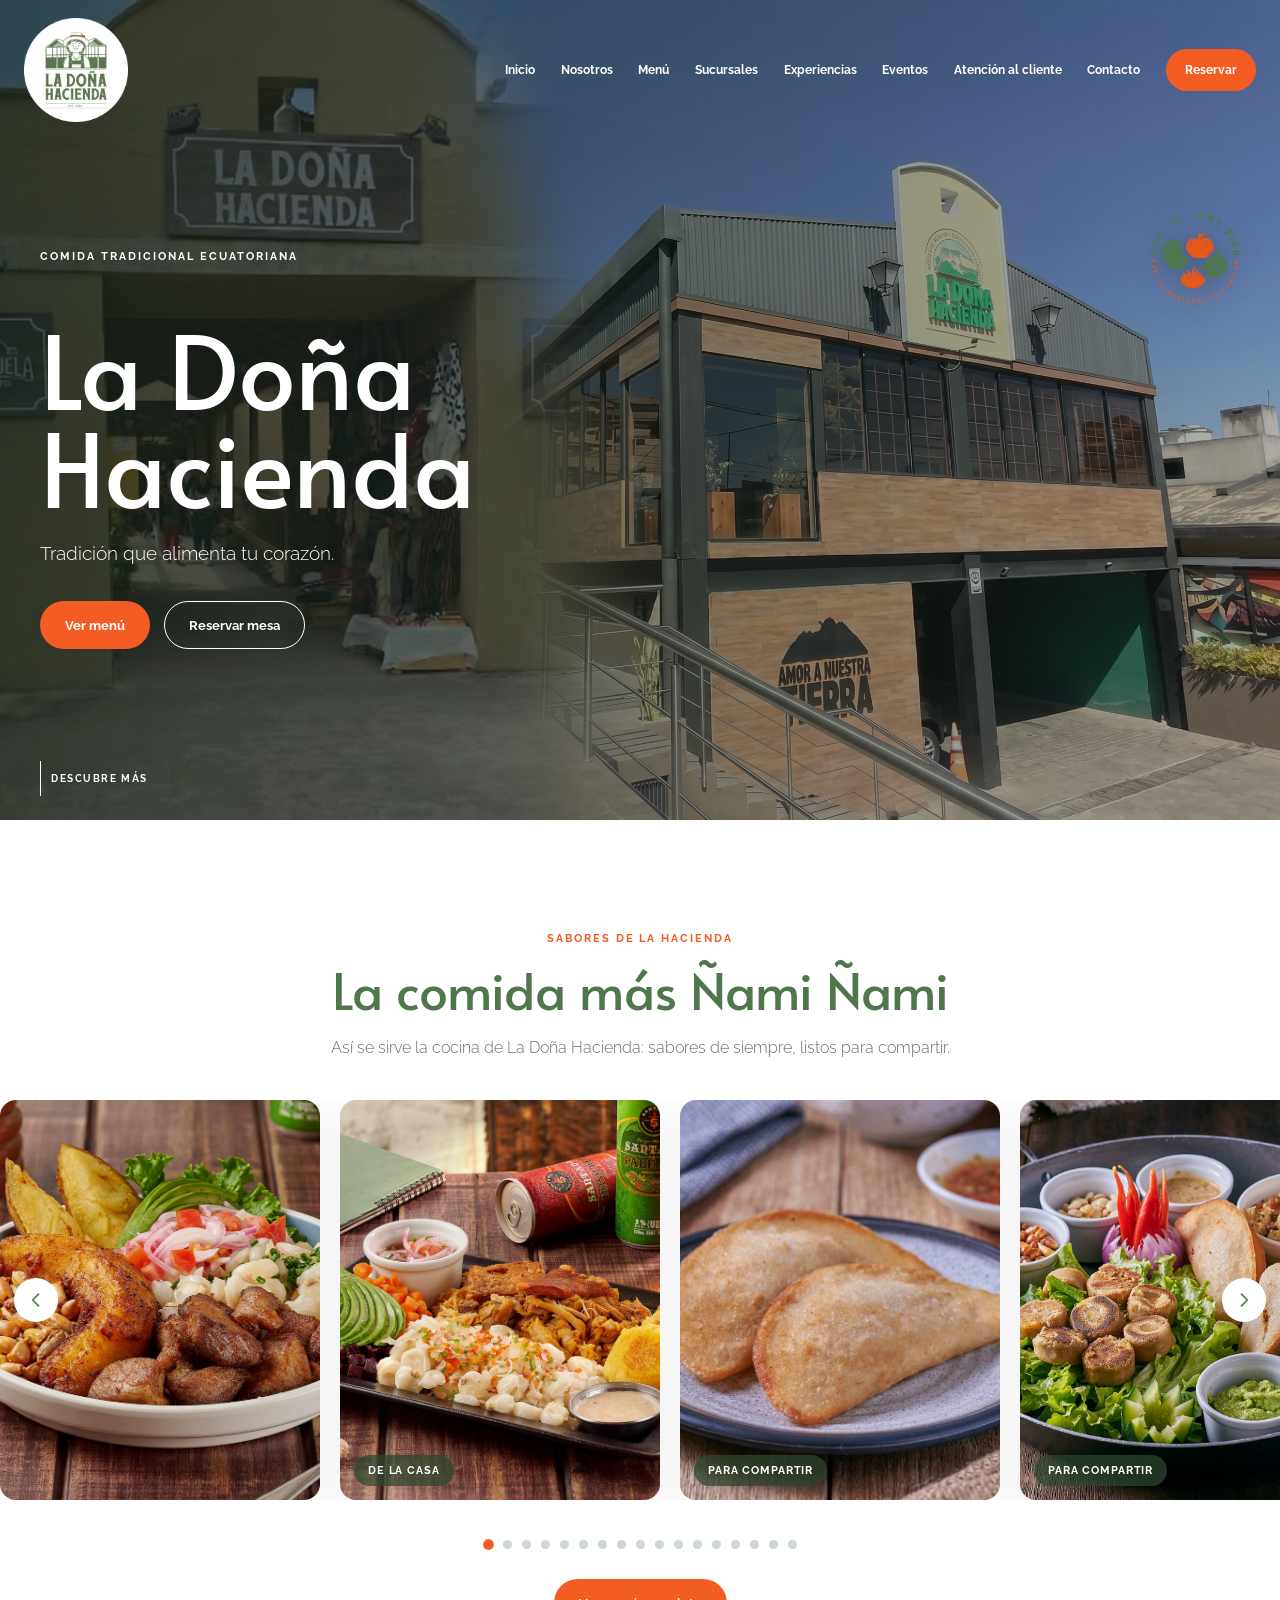
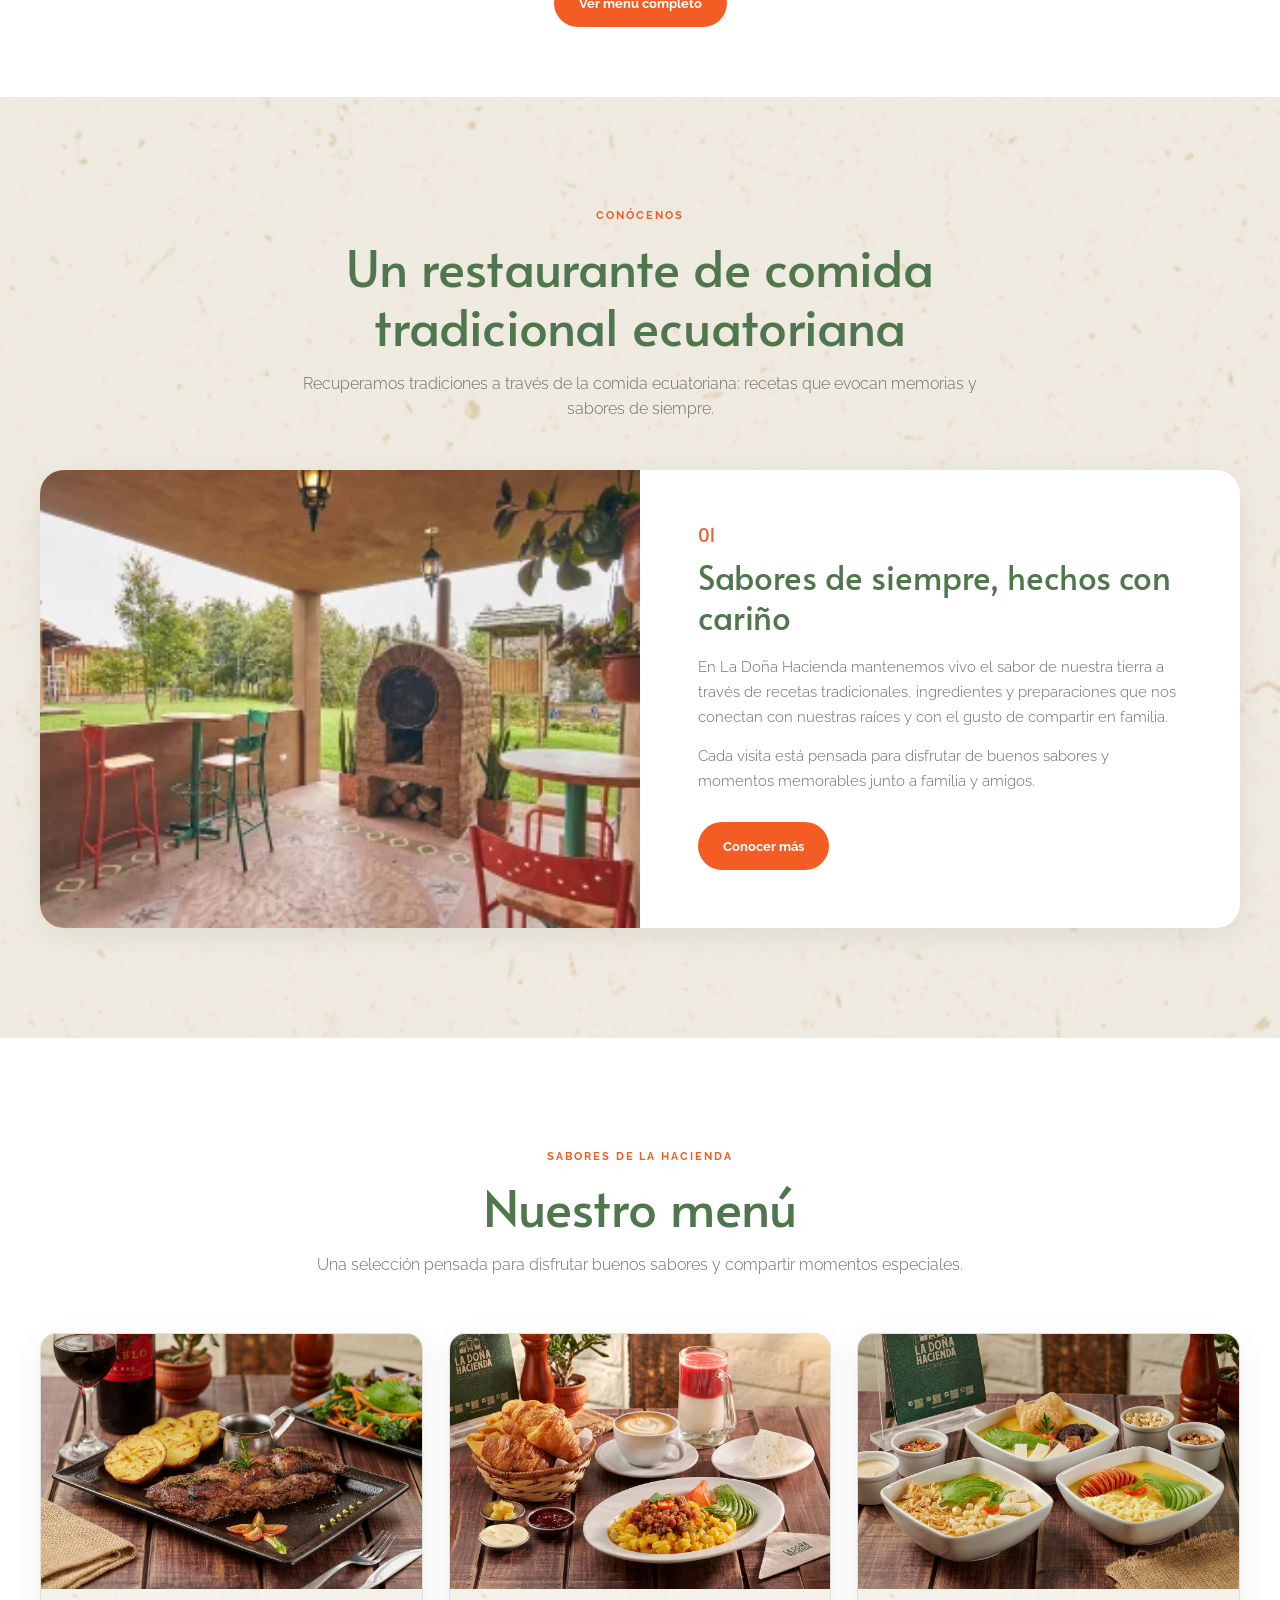
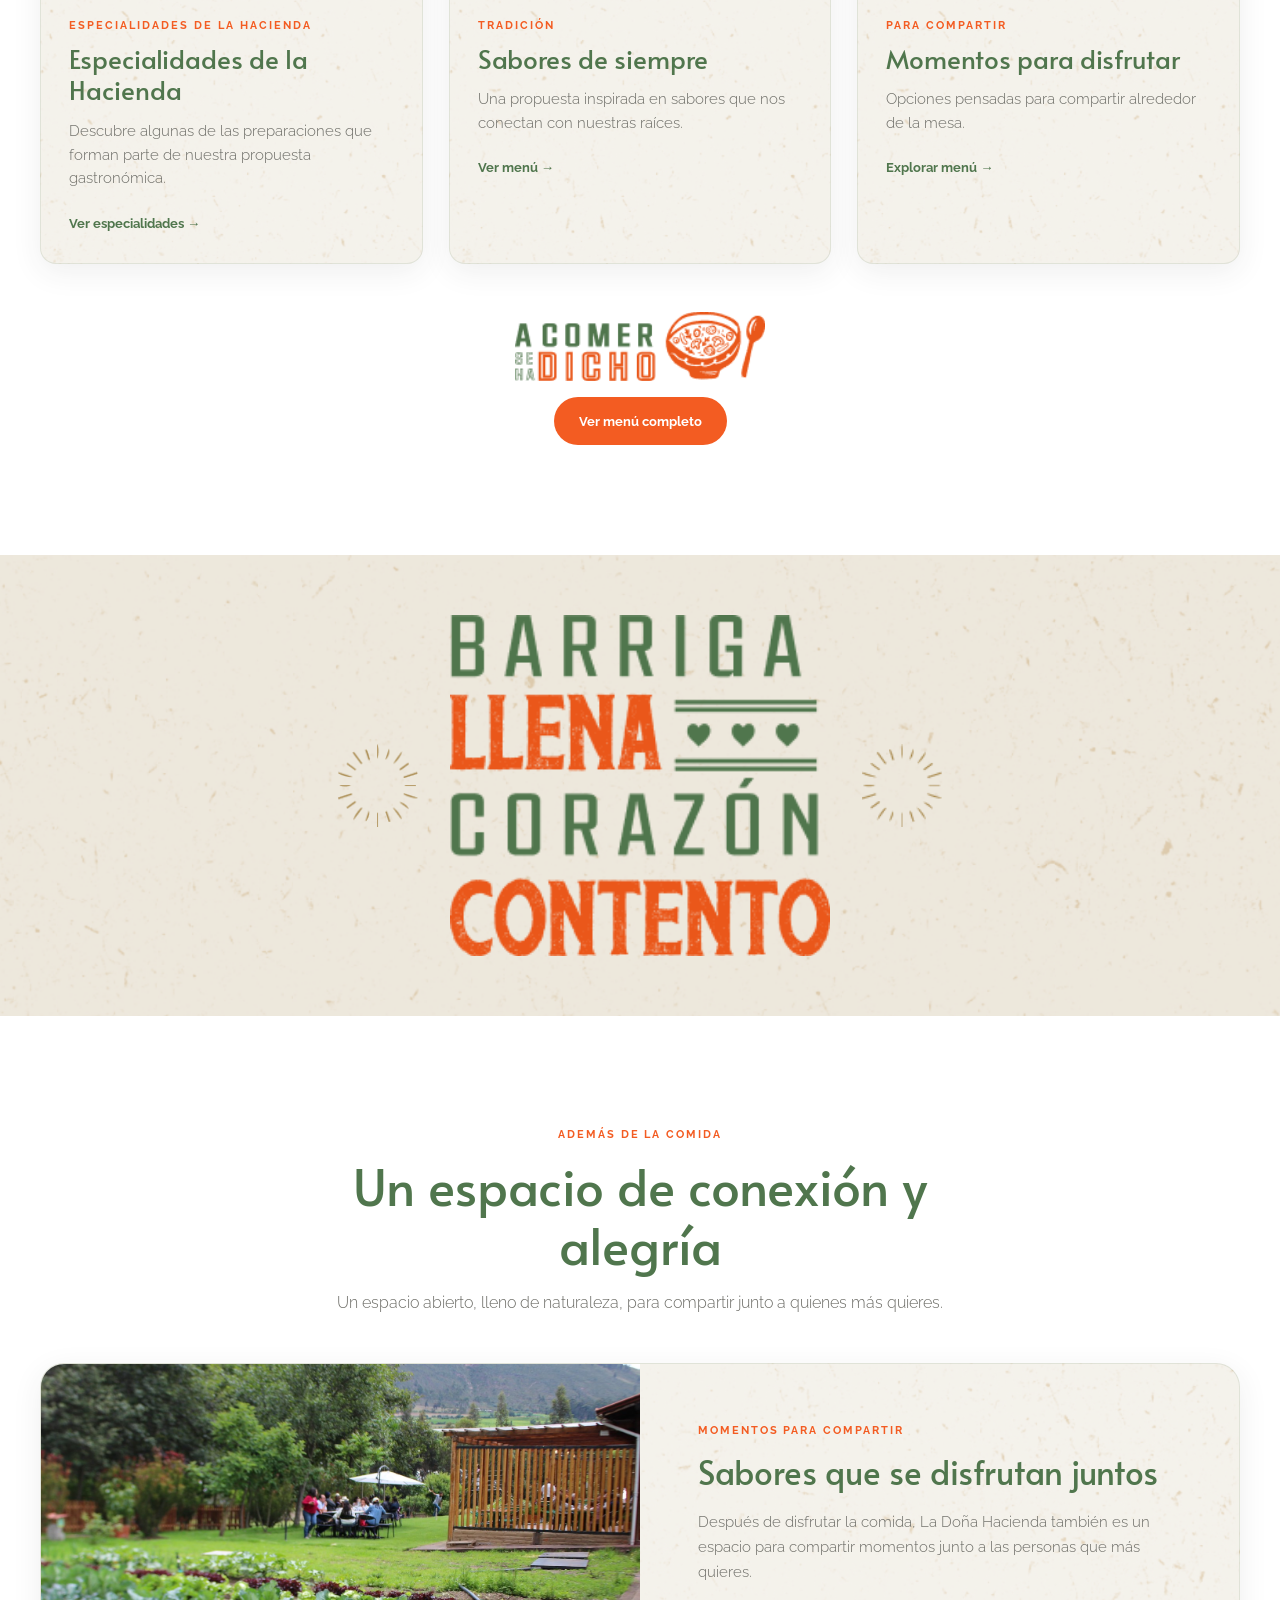
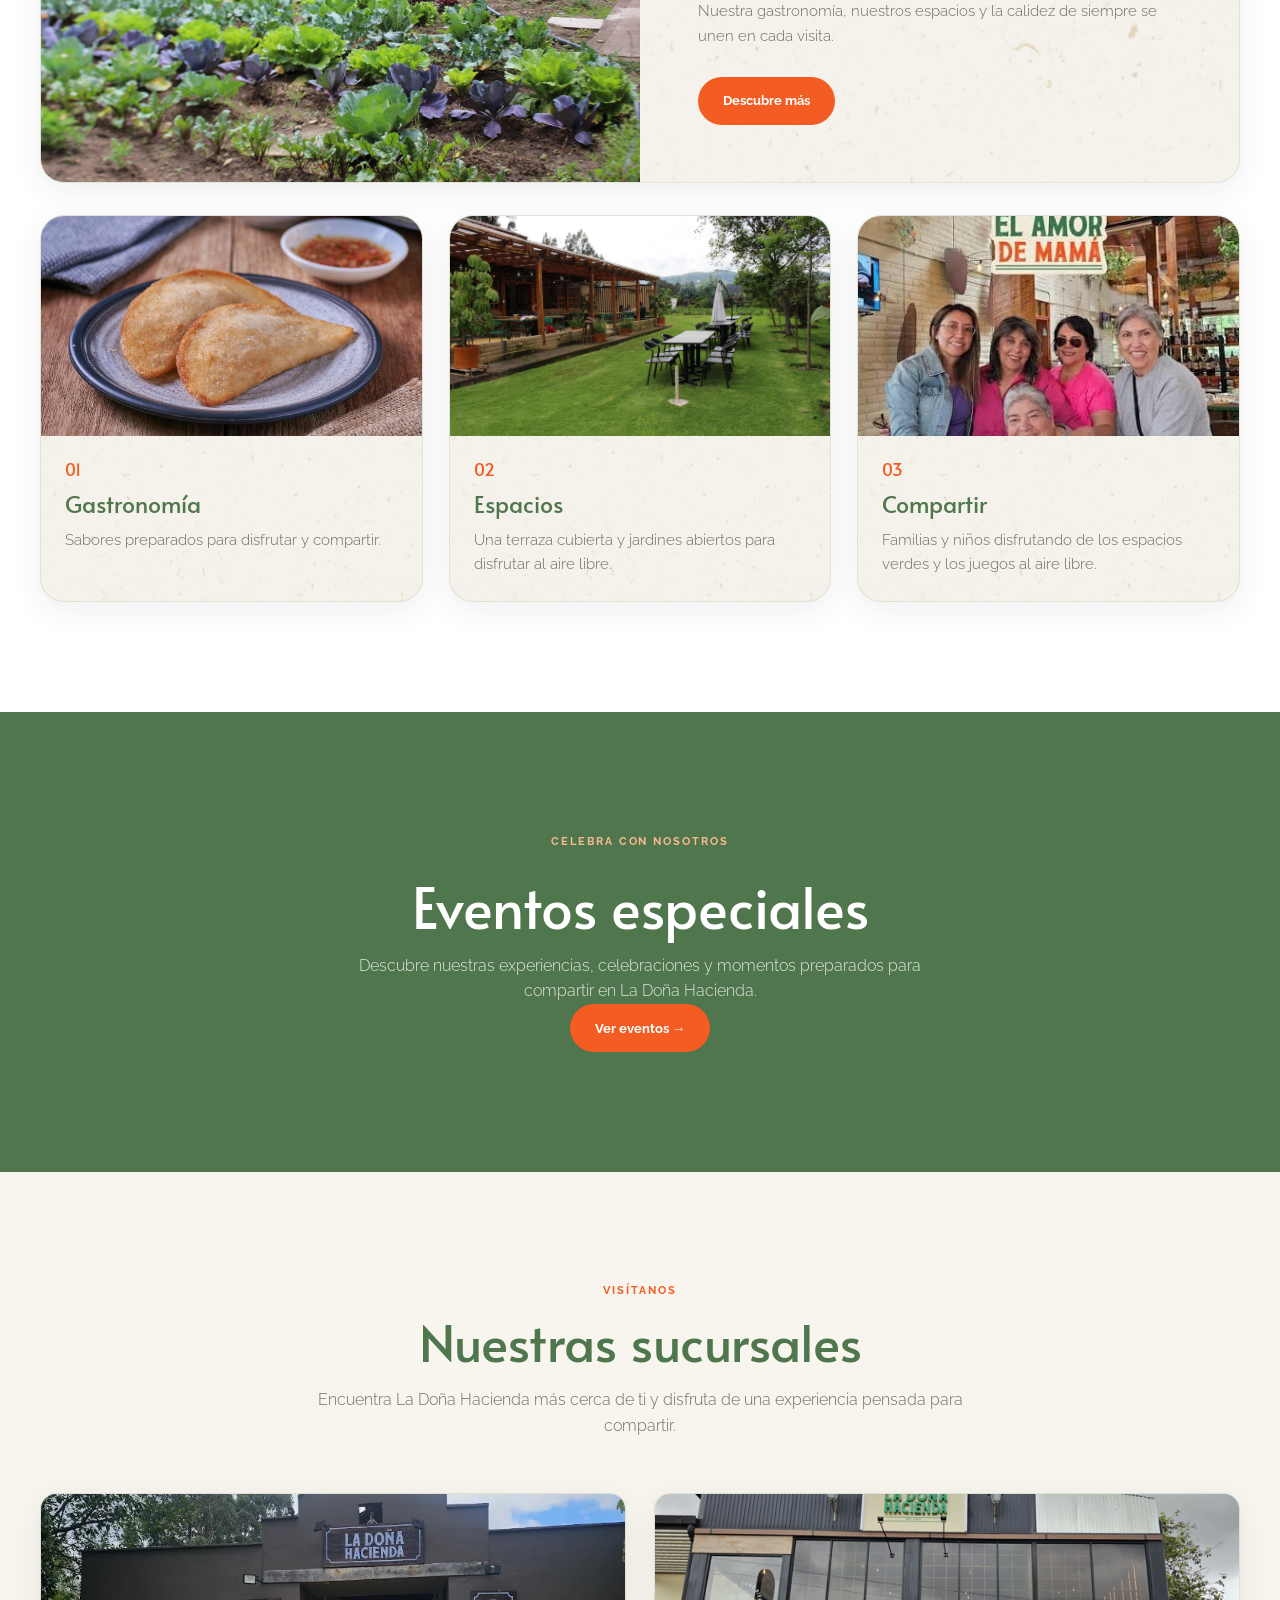
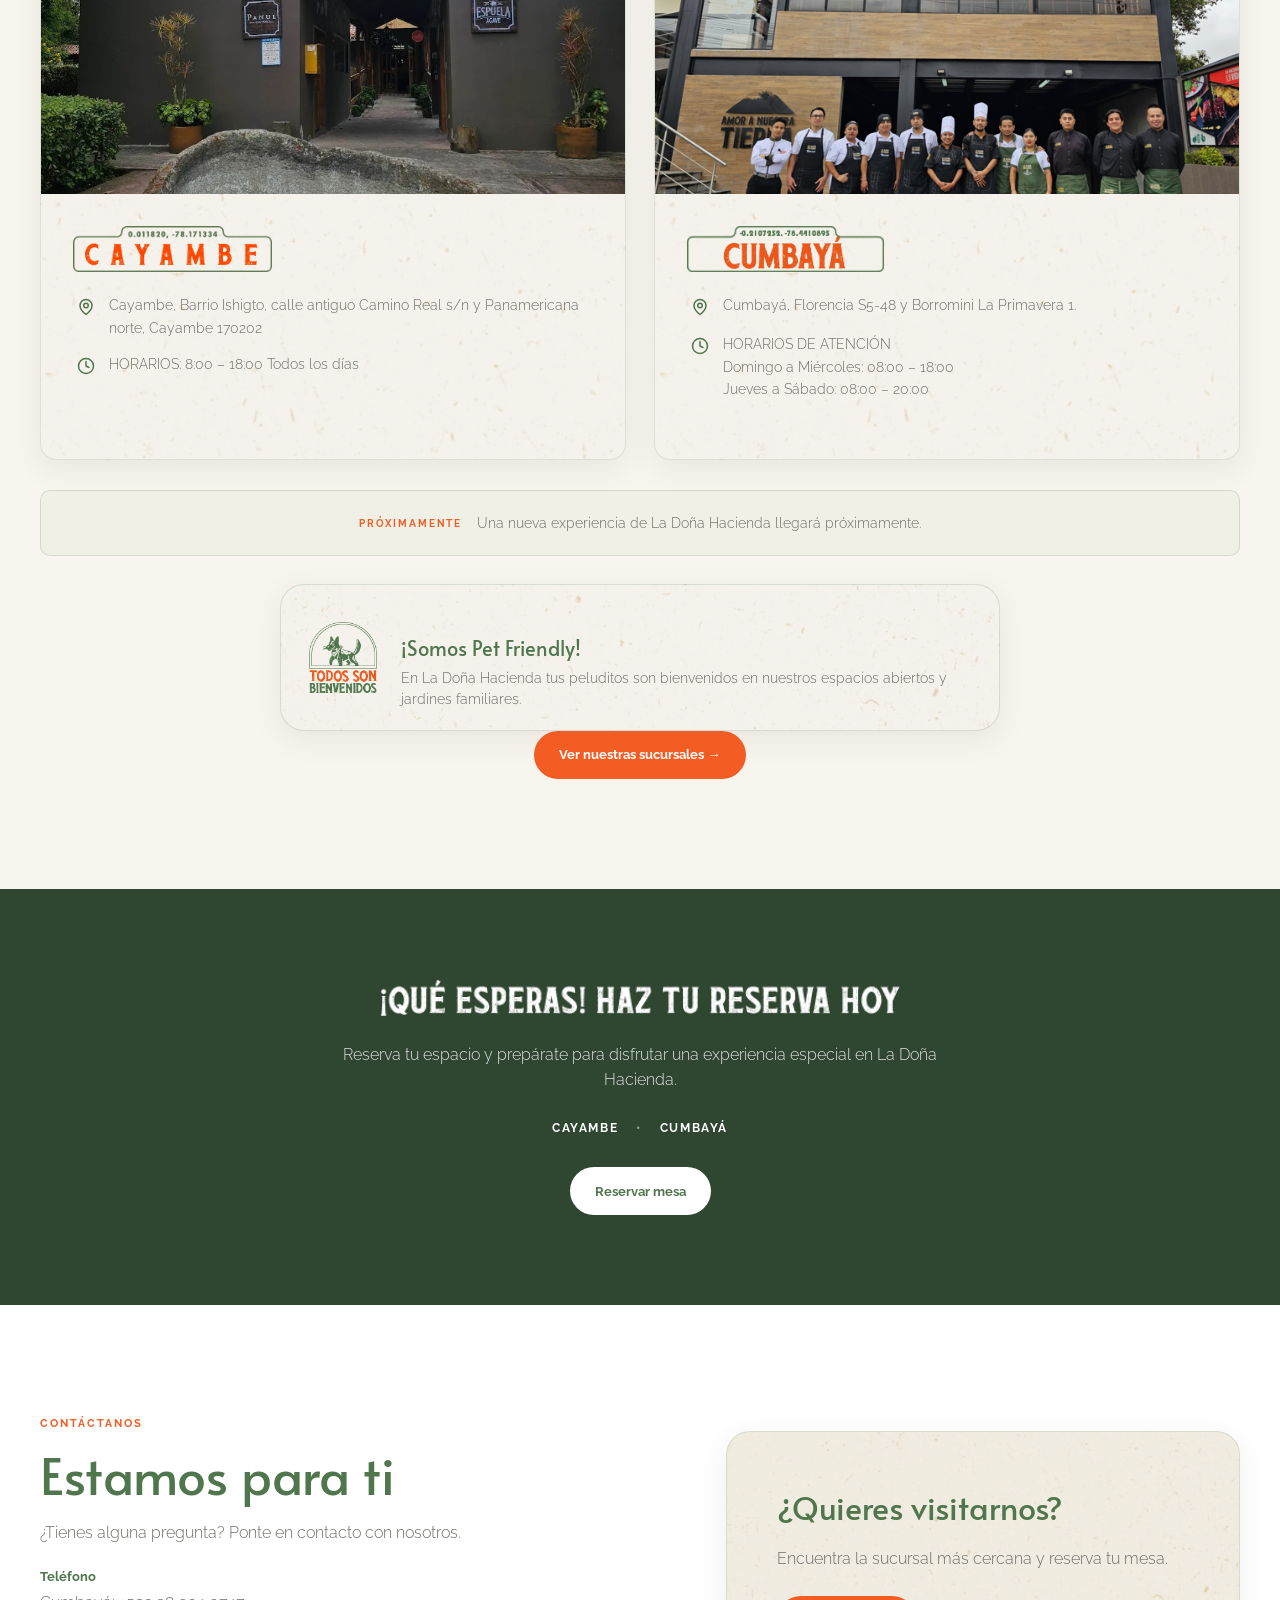
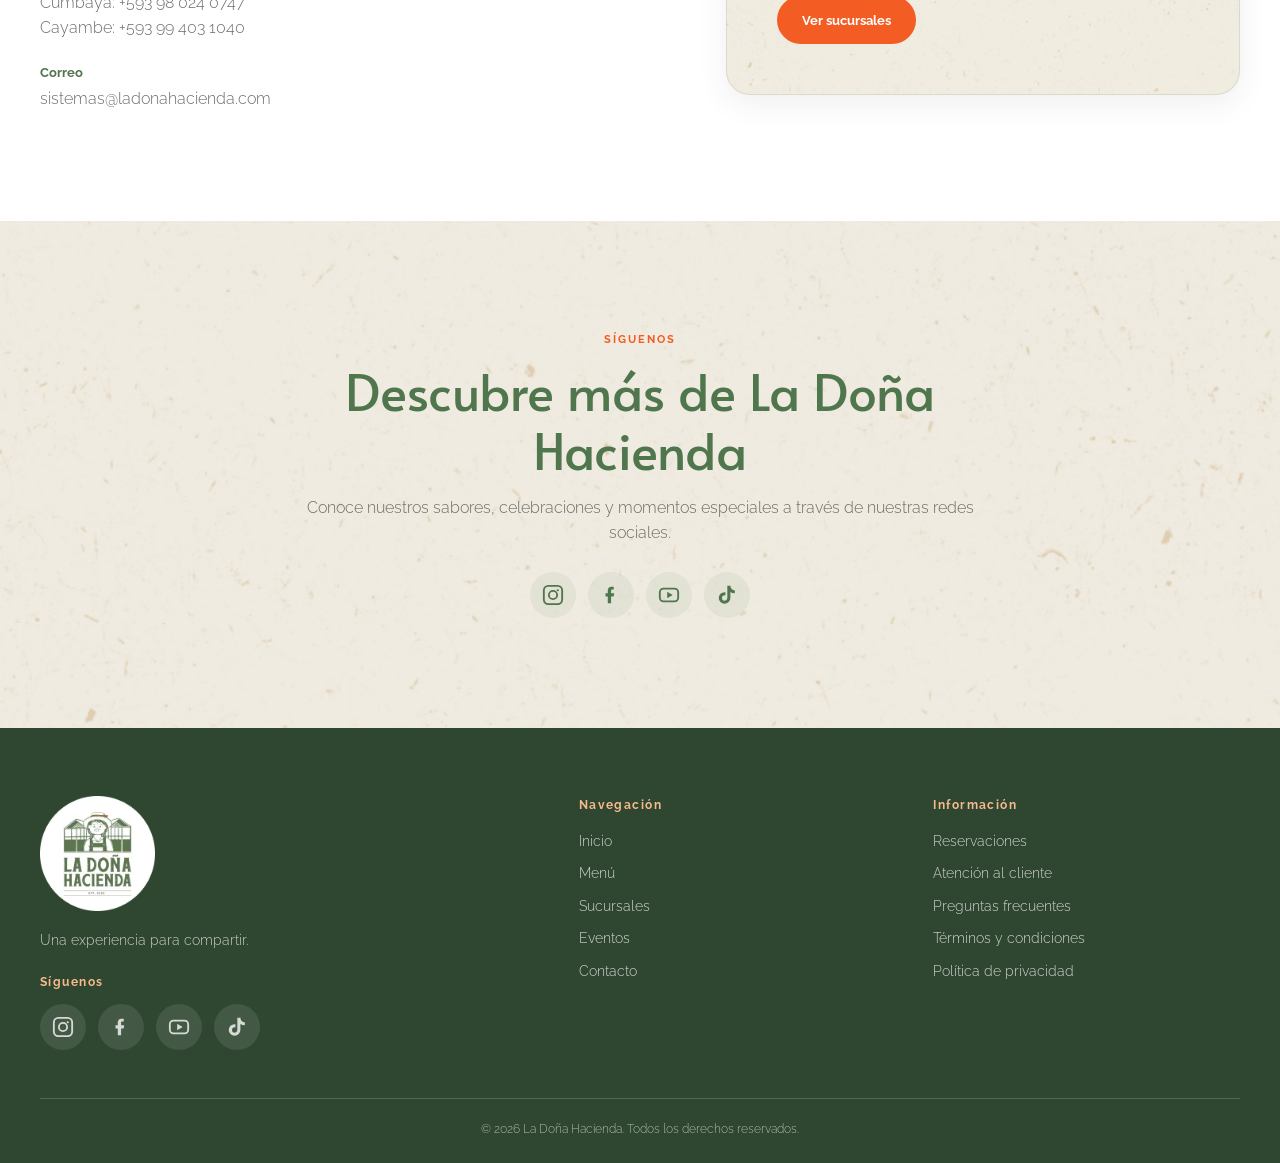
==== commit 6eb91565: "Bajar el volumen de imagenes menorizar el almecenamiento de las imagenes" ====
--- a/index.html
+++ b/index.html
@@ -274,15 +274,15 @@
 
                     <!-- SLIDE 2 -->
                     <div class="carousel-slide" role="group" aria-roledescription="diapositiva" aria-label="2 de 17">
-                        <img src="img/menu/plato1.jpg" alt="Especialidades de La Doña Hacienda" loading="lazy">
-                        <span class="carousel-caption">Especialidades</span>
+                        <img src="img/menu/plato1.jpg" alt="Fritada con llapingachos, mote, curtido, aguacate y remolacha, acompañada de cerveza, en La Doña Hacienda" loading="lazy">
+                        <span class="carousel-caption">De la casa</span>
                     </div>
 
                     <!-- SLIDE 3 -->
                     <div class="carousel-slide" role="group" aria-roledescription="diapositiva" aria-label="3 de 17">
-                        <img src="img/experiencias/gastronomia.jpg" alt="Gastronomía de La Doña Hacienda"
+                        <img src="img/experiencias/gastronomia.jpg" alt="Empanadas fritas doradas acompañadas de ají de la casa en La Doña Hacienda"
                             loading="lazy">
-                        <span class="carousel-caption">Gastronomía</span>
+                        <span class="carousel-caption">Para compartir</span>
                     </div>
 
                     <!-- SLIDE 4 -->
@@ -293,8 +293,8 @@
 
                     <!-- SLIDE 5 -->
                     <div class="carousel-slide" role="group" aria-roledescription="diapositiva" aria-label="5 de 17">
-                        <img src="img/menu/plato4.jpg" alt="Especialidades de la casa" loading="lazy">
-                        <span class="carousel-caption">Especialidades</span>
+                        <img src="img/menu/plato4.jpg" alt="Churrasco a la parrilla con chimichurri, papas al horno y ensalada, servido con una copa de vino tinto, en La Doña Hacienda" loading="lazy">
+                        <span class="carousel-caption">A la parrilla</span>
                     </div>
 
                     <!-- SLIDE 6 -->
@@ -311,14 +311,14 @@
 
                     <!-- SLIDE 8 -->
                     <div class="carousel-slide" role="group" aria-roledescription="diapositiva" aria-label="8 de 17">
-                        <img src="img/menu/plato7.jpg" alt="Platos de la temporada" loading="lazy">
-                        <span class="carousel-caption">Temporada</span>
+                        <img src="img/menu/plato7.jpg" alt="Churrasco ecuatoriano con huevos fritos, papas fritas, arroz, aguacate y ensalada, con cerveza, en La Doña Hacienda" loading="lazy">
+                        <span class="carousel-caption">De la casa</span>
                     </div>
 
                     <!-- SLIDE 9 -->
                     <div class="carousel-slide" role="group" aria-roledescription="diapositiva" aria-label="9 de 17">
-                        <img src="img/menu/plato8.jpg" alt="Platos internacionales" loading="lazy">
-                        <span class="carousel-caption">Internacional</span>
+                        <img src="img/menu/plato8.jpg" alt="Chuletas de cerdo a la parrilla con papas al horno gratinadas y ensalada fresca en La Doña Hacienda" loading="lazy">
+                        <span class="carousel-caption">A la parrilla</span>
                     </div>
 
                     <!-- SLIDE 10 -->
@@ -335,14 +335,14 @@
 
                     <!-- SLIDE 12 -->
                     <div class="carousel-slide" role="group" aria-roledescription="diapositiva" aria-label="12 de 17">
-                        <img src="img/menu/plato11.jpg" alt="Platos de la casa" loading="lazy">
-                        <span class="carousel-caption">De la casa</span>
+                        <img src="img/menu/plato11.jpg" alt="Desayuno tradicional con huevos revueltos, aguacate y tomate, canasta de pan, café y jugo, en La Doña Hacienda" loading="lazy">
+                        <span class="carousel-caption">Desayunos</span>
                     </div>
 
                     <!-- SLIDE 13 -->
                     <div class="carousel-slide" role="group" aria-roledescription="diapositiva" aria-label="13 de 17">
-                        <img src="img/menu/plato12.jpg" alt="Platos especiales" loading="lazy">
-                        <span class="carousel-caption">Especiales</span>
+                        <img src="img/menu/plato12.jpg" alt="Tomahawk a la parrilla con chimichurri, papas y huevos fritos, junto a una canasta de pan, café y jugo, en La Doña Hacienda" loading="lazy">
+                        <span class="carousel-caption">Para compartir</span>
                     </div>
 
                     <!-- SLIDE 14 -->
@@ -353,14 +353,14 @@
 
                     <!-- SLIDE 15 -->
                     <div class="carousel-slide" role="group" aria-roledescription="diapositiva" aria-label="15 de 17">
-                        <img src="img/menu/plato14.jpg" alt="Platos de temporada" loading="lazy">
-                        <span class="carousel-caption">De temporada</span>
+                        <img src="img/menu/plato14.jpg" alt="T-bone a la parrilla con maduro frito, papa al horno rellena y ensalada, servido con una copa de vino tinto, en La Doña Hacienda" loading="lazy">
+                        <span class="carousel-caption">A la parrilla</span>
                     </div>
 
                     <!-- SLIDE 16 -->
                     <div class="carousel-slide" role="group" aria-roledescription="diapositiva" aria-label="16 de 17">
-                        <img src="img/menu/plato15.jpg" alt="Platos internacionales" loading="lazy">
-                        <span class="carousel-caption">Internacionales</span>
+                        <img src="img/menu/plato15.jpg" alt="Primer plano de un bistec a la parrilla con papas en gajos y tomate cherry en La Doña Hacienda" loading="lazy">
+                        <span class="carousel-caption">Especialidades</span>
                     </div>
 
                     <!-- SLIDE 17 (cierre) -->
@@ -800,13 +800,13 @@
                     </article>
 
 
-                    <!-- AMBIENTE -->
+                    <!-- ESPACIOS -->
 
                     <article class="experience-highlight">
 
                         <div class="highlight-image">
 
-                            <img src="img/experiencias/ambiente.jpg" alt="Ambiente de La Doña Hacienda">
+                            <img src="img/nosostros-ht.jpg" alt="Terraza cubierta con mesas de madera junto a un jardín con huerto en La Doña Hacienda, con las montañas al fondo">
 
                         </div>
 
@@ -817,12 +817,12 @@
                             </span>
 
                             <h3>
-                                Ambiente
+                                Espacios
                             </h3>
 
                             <p>
-                                Espacios pensados para disfrutar
-                                cada momento.
+                                Una terraza cubierta y jardines abiertos
+                                para disfrutar al aire libre.
                             </p>
 
                         </div>
@@ -830,13 +830,13 @@
                     </article>
 
 
-                    <!-- MOMENTOS -->
+                    <!-- COMPARTIR -->
 
                     <article class="experience-highlight">
 
                         <div class="highlight-image">
 
-                            <img src="img/experiencias/momentos.jpg" alt="Momentos en La Doña Hacienda">
+                            <img src="img/experiencias/experiencia-principal.jpg" alt="Familia con niños en el parque infantil de madera de La Doña Hacienda, rodeado de césped y árboles">
 
                         </div>
 
@@ -847,12 +847,12 @@
                             </span>
 
                             <h3>
-                                Momentos
+                                Compartir
                             </h3>
 
                             <p>
-                                Encuentros y celebraciones en un
-                                ambiente campestre y acogedor.
+                                Familias y niños disfrutando de los
+                                espacios verdes y los juegos al aire libre.
                             </p>
 
                         </div>
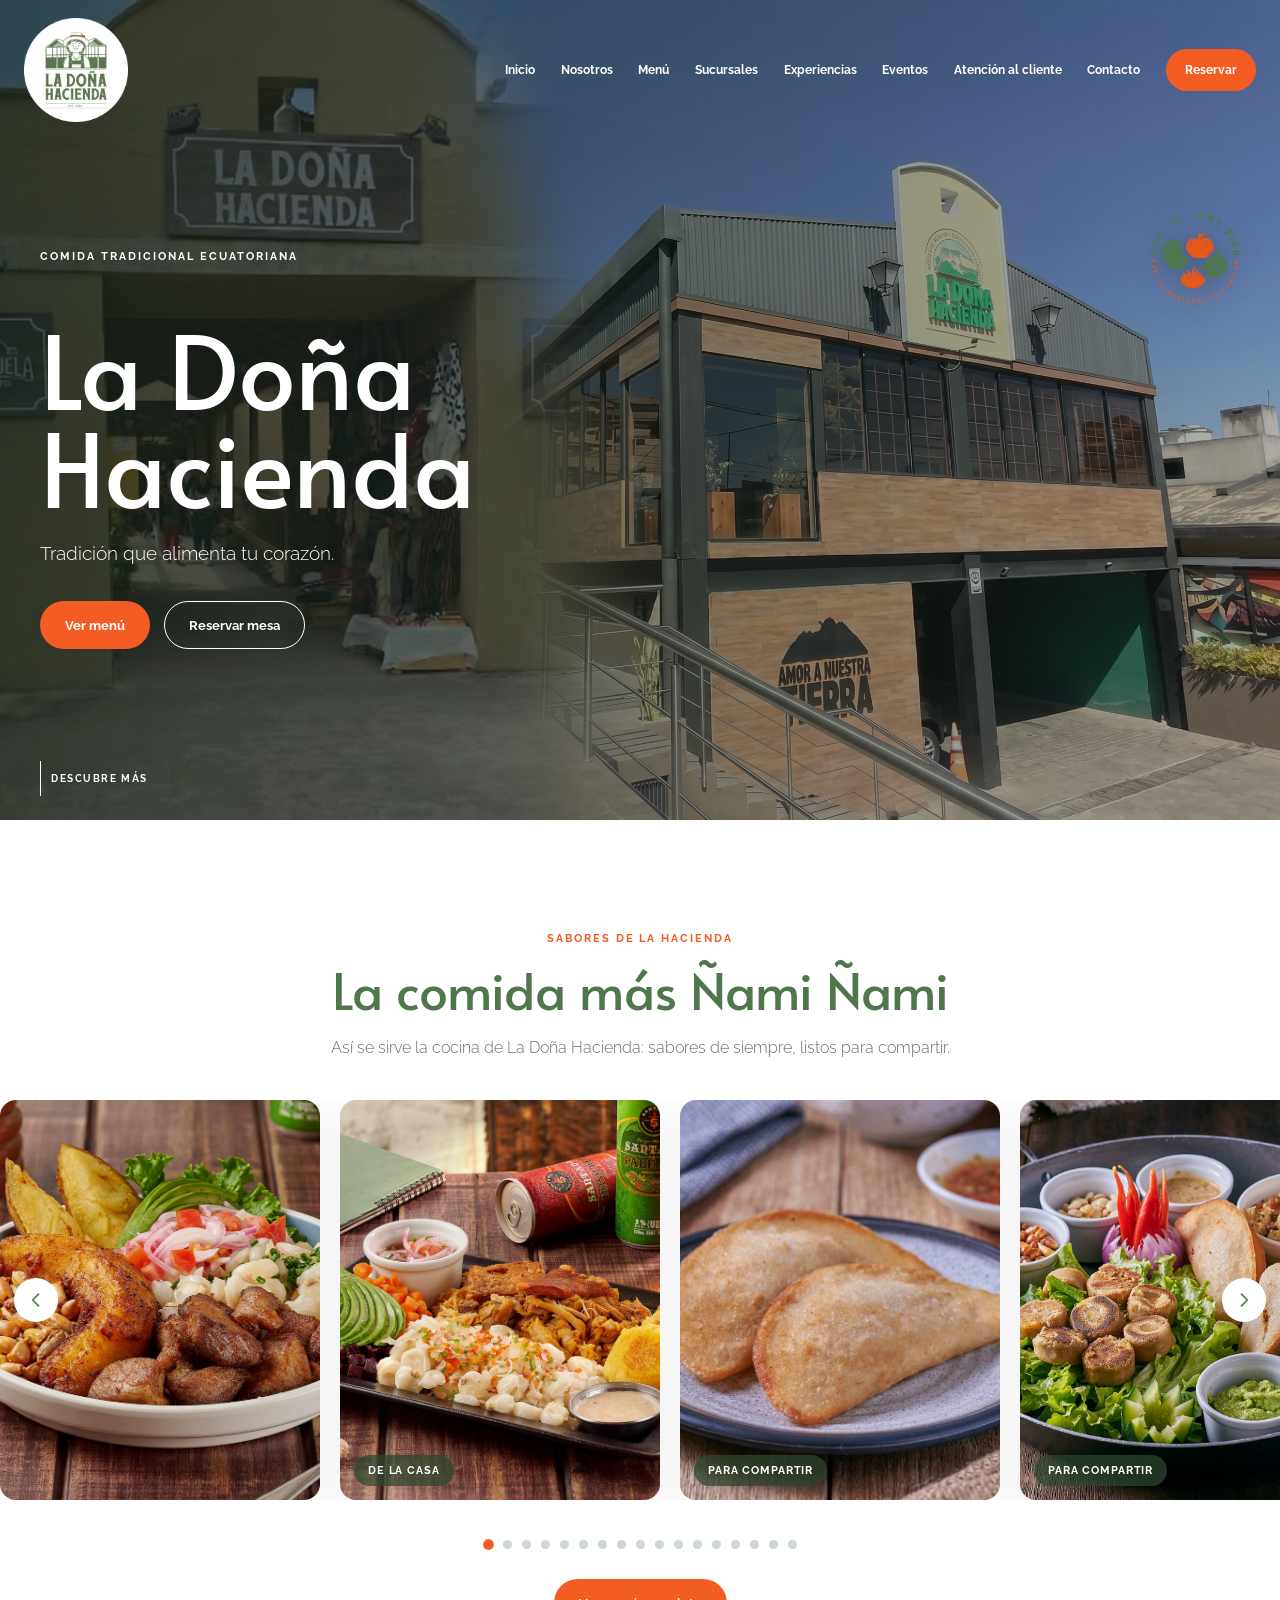
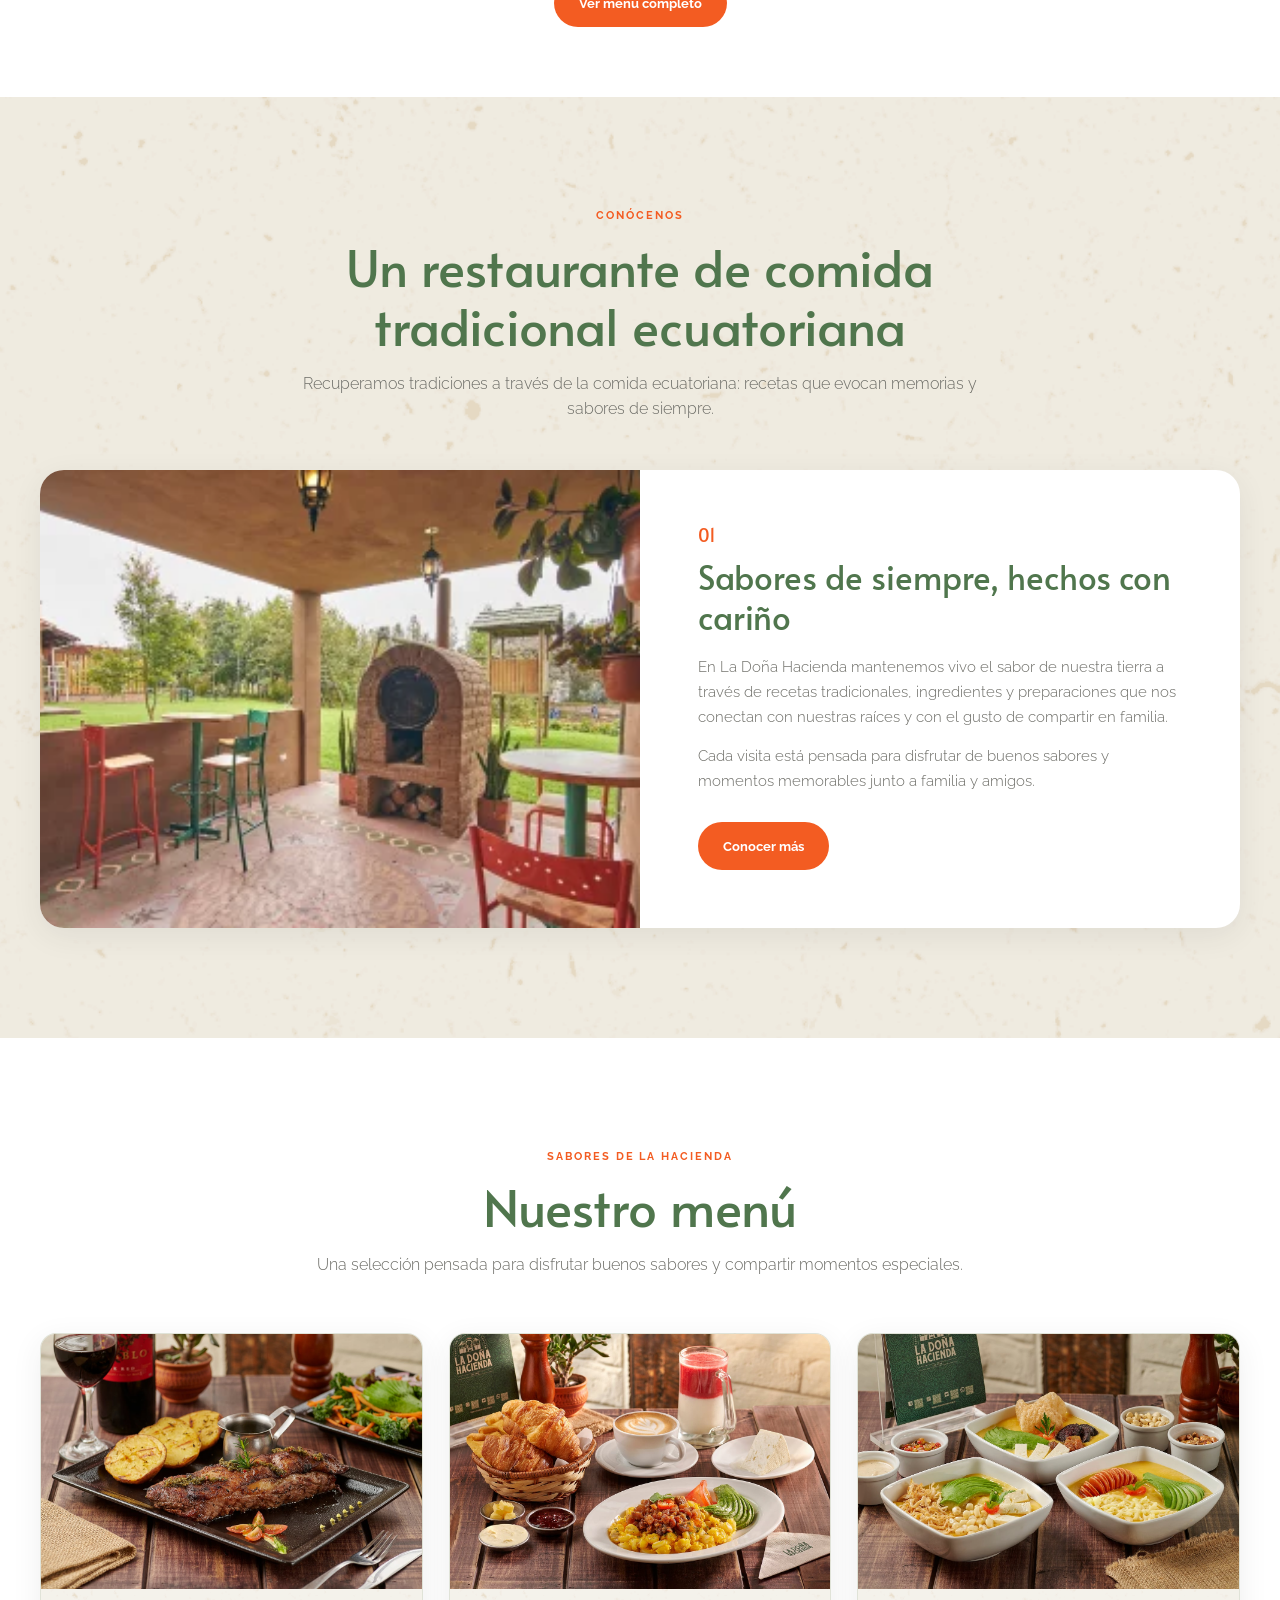
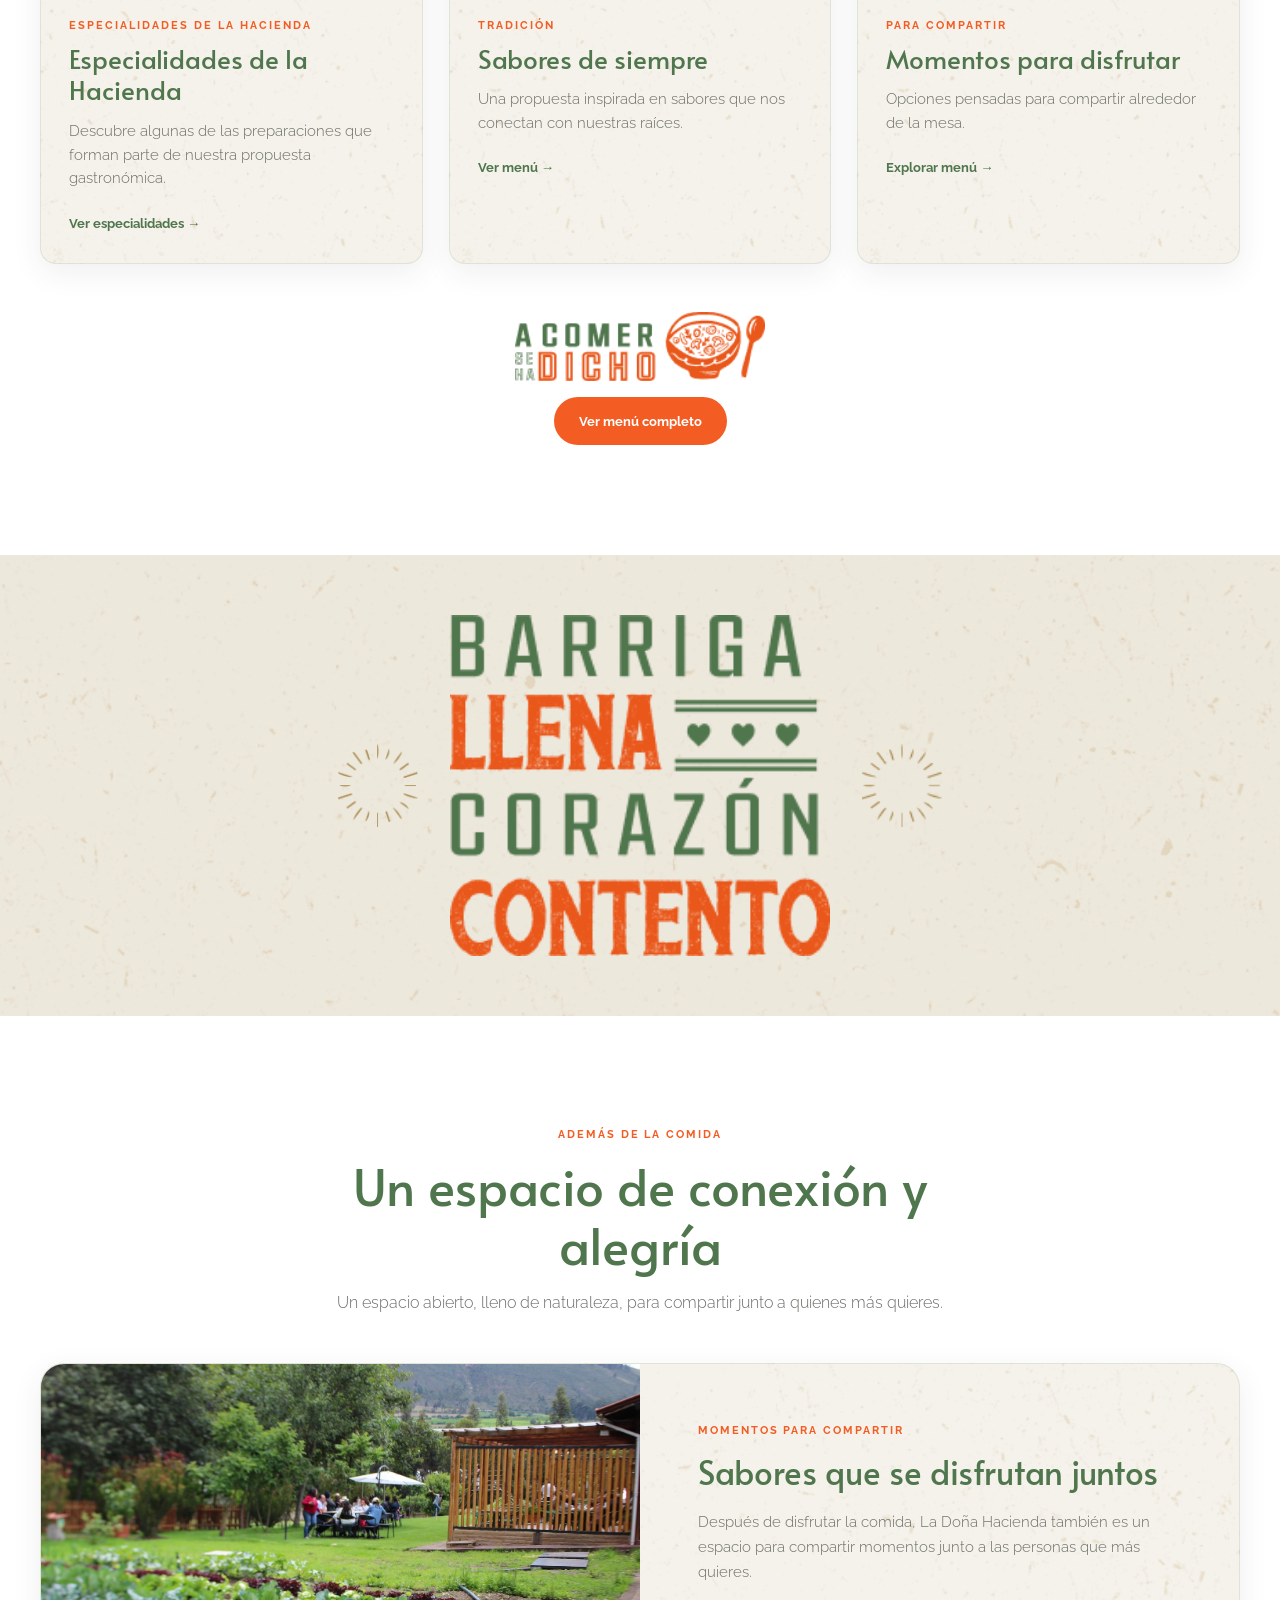
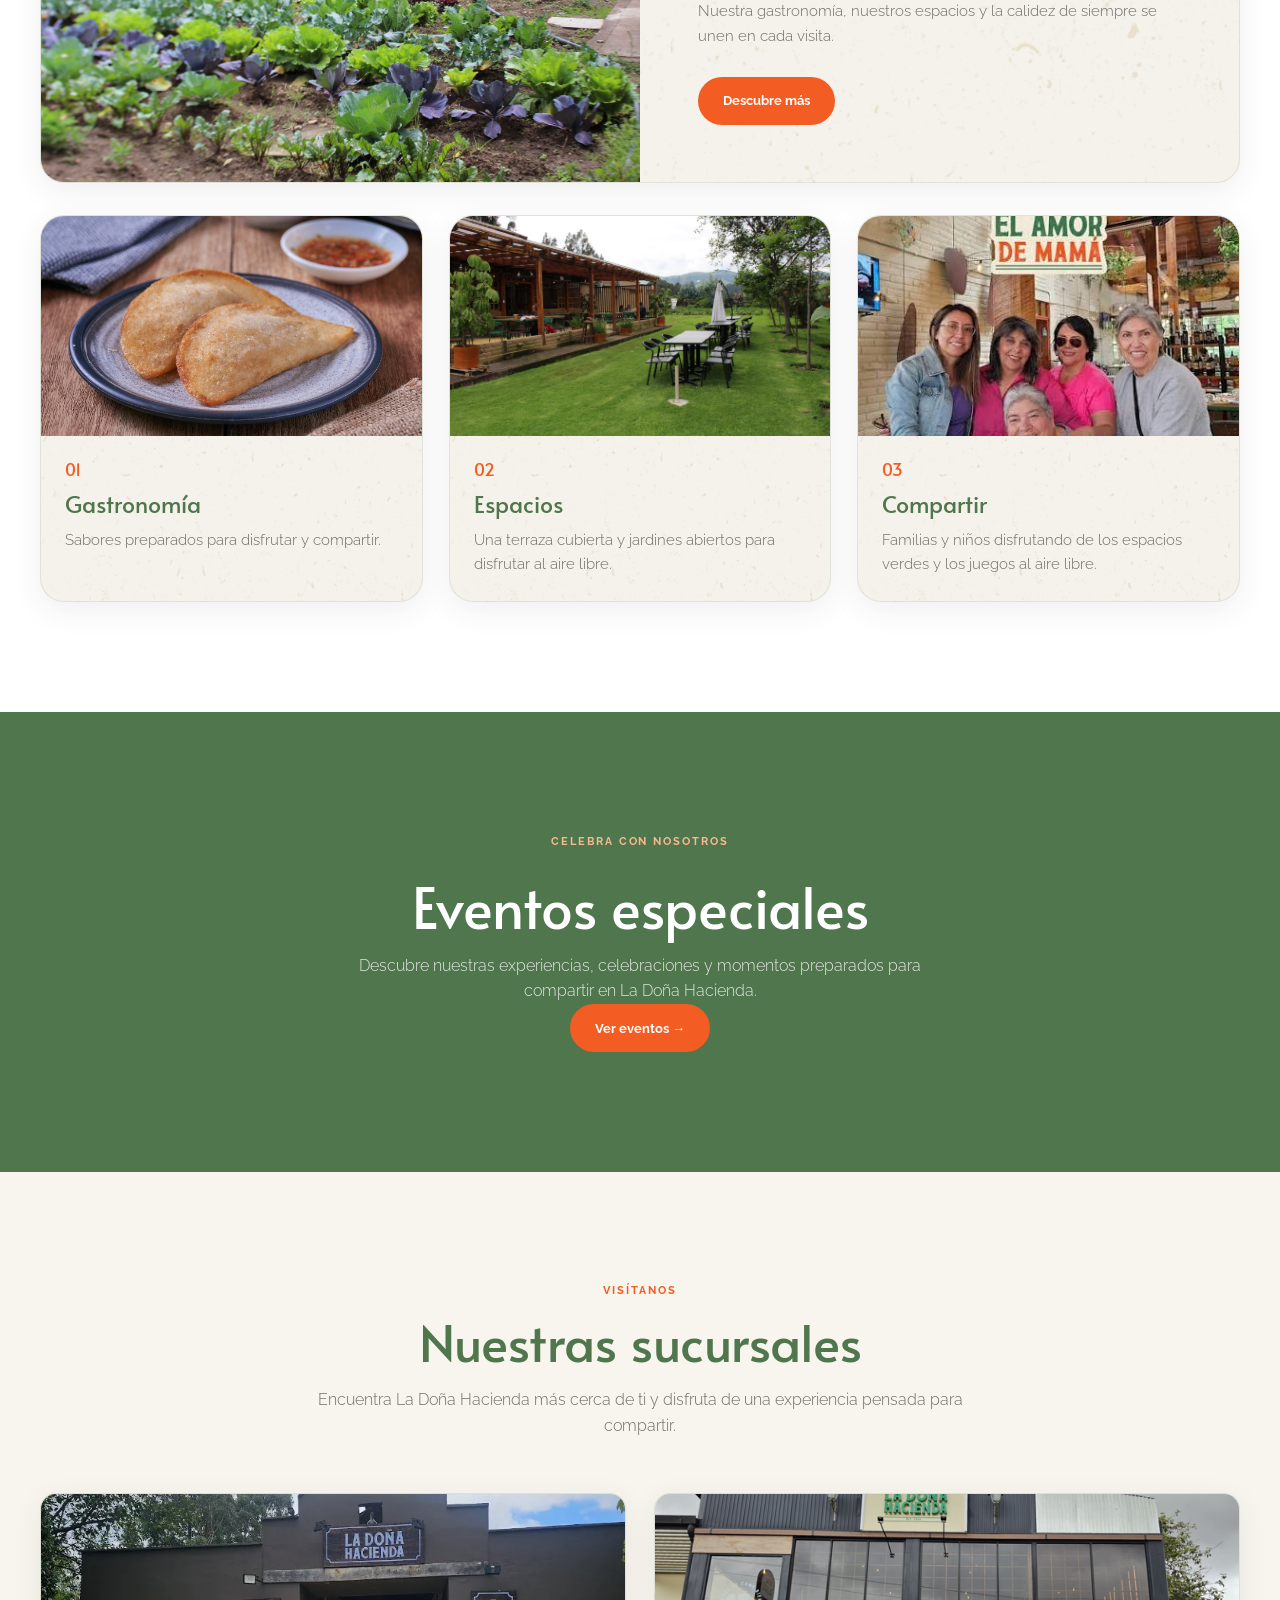
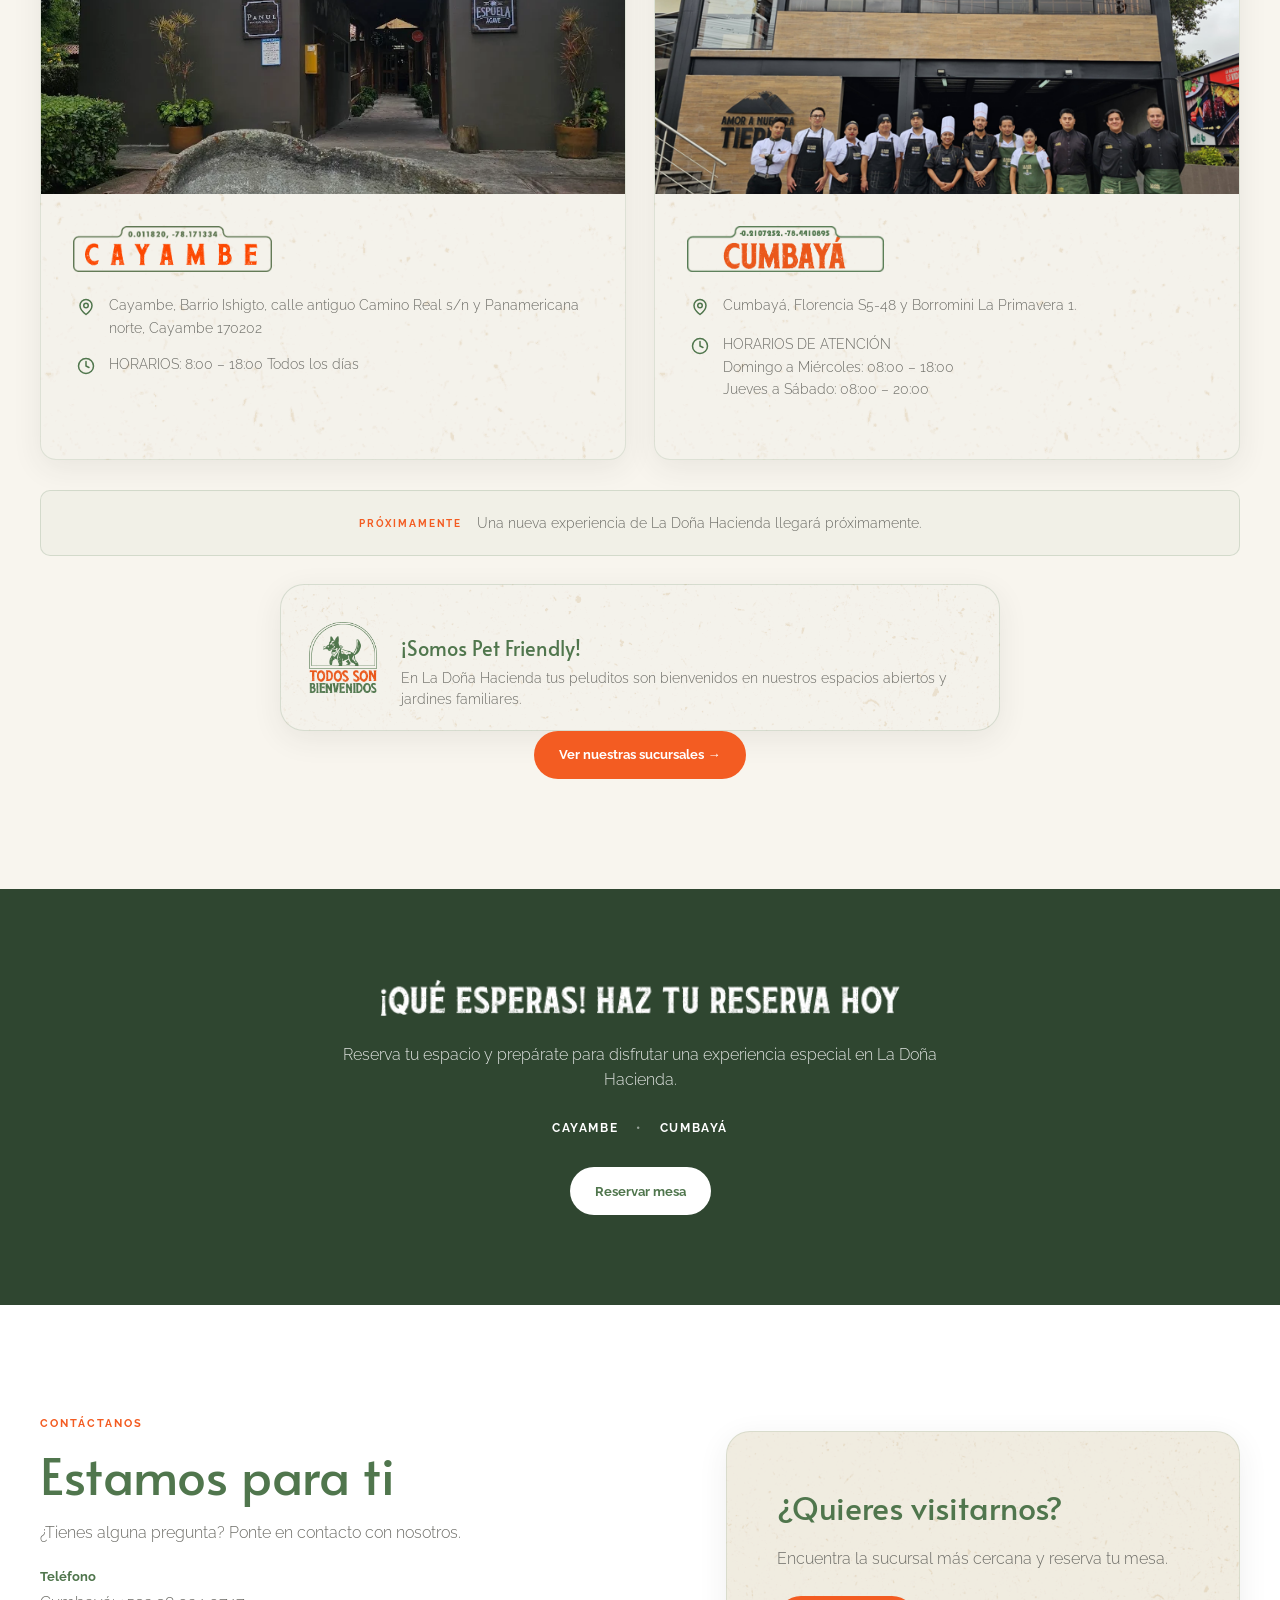
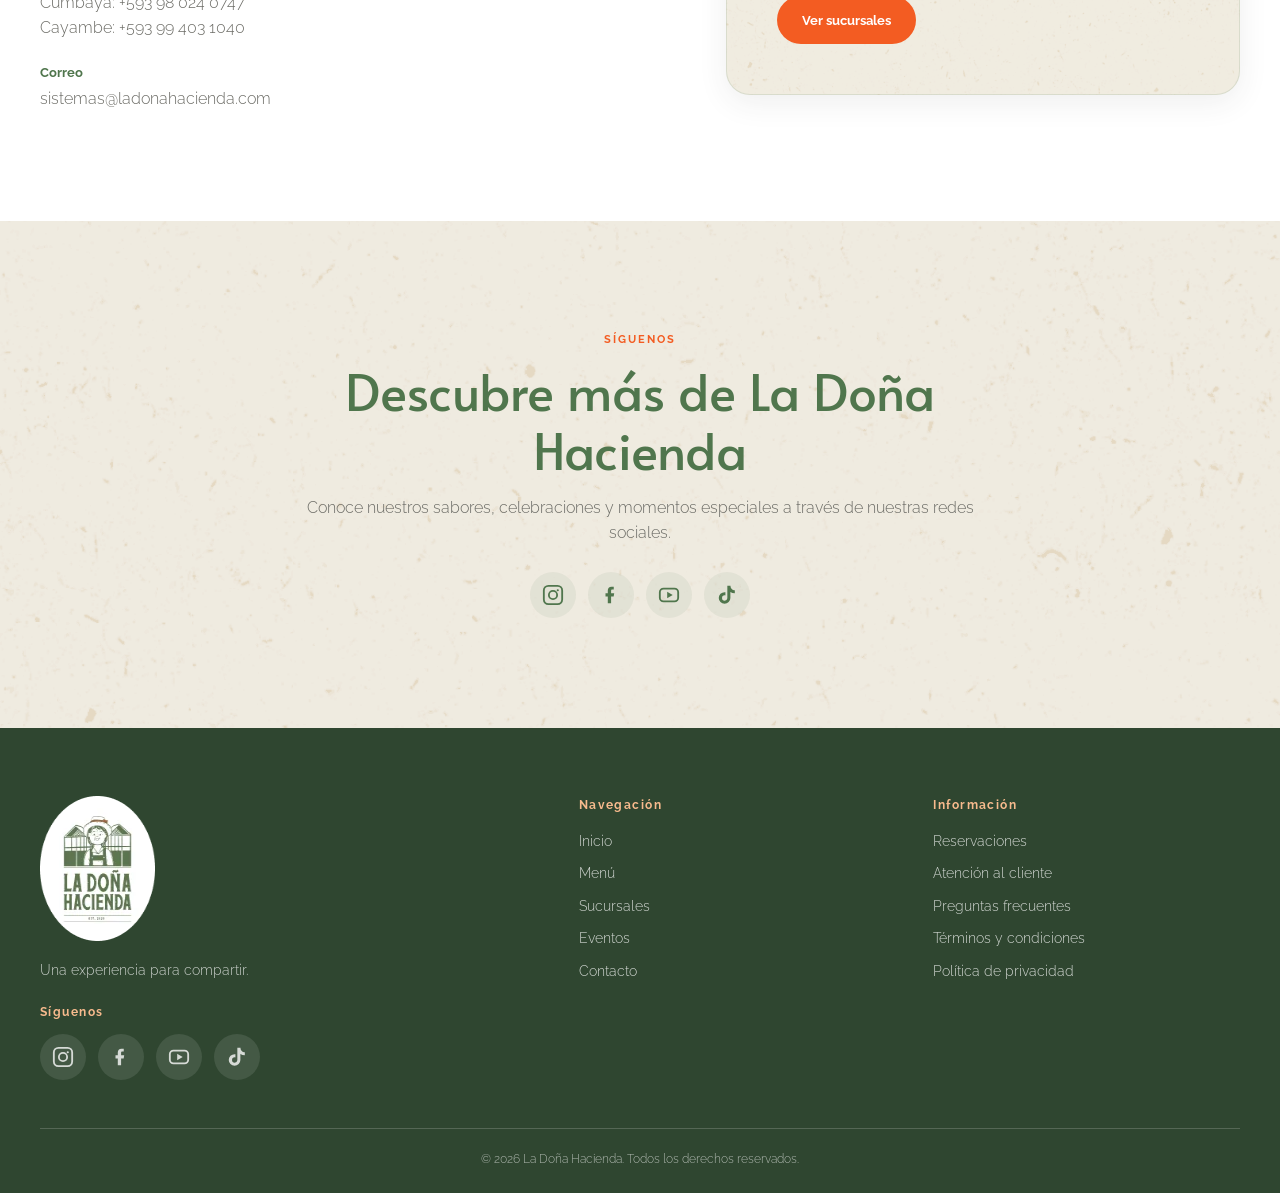
==== commit 275193cf: "Actualizaciones21/09" ====
--- a/index.html
+++ b/index.html
@@ -92,7 +92,7 @@
 
             <a href="#inicio" class="logo">
 
-                <img src="img/logo.png" alt="La Doña Hacienda">
+                <img src="img/logo.png" alt="La Doña Hacienda" width="145" height="145">
 
             </a>
 
@@ -185,7 +185,8 @@
                     <img src="img/marca/badge-aqui-se-come-bien.png"
                          alt="Aquí se come bien - Aquí alimentamos el corazón"
                          class="hero-badge-img"
-                         loading="lazy">
+                         loading="eager"
+                         width="153" height="156">
 
                 </div>
 
@@ -269,97 +270,99 @@
                     <div class="carousel-slide" role="group" aria-roledescription="diapositiva" aria-label="1 de 17">
                         <img src="img/menu/plato16.jpg"
                             alt="Plato tradicional con carnes, mote, aguacate y curtido, servido en La Doña Hacienda"
-                            loading="lazy">
+                            loading="lazy"
+                            width="1280" height="853">
                     </div>
 
                     <!-- SLIDE 2 -->
                     <div class="carousel-slide" role="group" aria-roledescription="diapositiva" aria-label="2 de 17">
-                        <img src="img/menu/plato1.jpg" alt="Fritada con llapingachos, mote, curtido, aguacate y remolacha, acompañada de cerveza, en La Doña Hacienda" loading="lazy">
+                        <img src="img/menu/plato1.jpg" alt="Fritada con llapingachos, mote, curtido, aguacate y remolacha, acompañada de cerveza, en La Doña Hacienda" loading="lazy" width="1280" height="850">
                         <span class="carousel-caption">De la casa</span>
                     </div>
 
                     <!-- SLIDE 3 -->
                     <div class="carousel-slide" role="group" aria-roledescription="diapositiva" aria-label="3 de 17">
                         <img src="img/experiencias/gastronomia.jpg" alt="Empanadas fritas doradas acompañadas de ají de la casa en La Doña Hacienda"
-                            loading="lazy">
+                            loading="lazy"
+                            width="1280" height="854">
                         <span class="carousel-caption">Para compartir</span>
                     </div>
 
                     <!-- SLIDE 4 -->
                     <div class="carousel-slide" role="group" aria-roledescription="diapositiva" aria-label="4 de 17">
-                        <img src="img/menu/plato3.jpg" alt="Platos para compartir" loading="lazy">
+                        <img src="img/menu/plato3.jpg" alt="Piqueo para compartir con tortillas de maíz doradas, chifles, ensalada de papa con tocino, guacamole y encurtidos, servido en sartén de hierro en La Doña Hacienda" loading="lazy" width="1600" height="1068">
                         <span class="carousel-caption">Para compartir</span>
                     </div>
 
                     <!-- SLIDE 5 -->
                     <div class="carousel-slide" role="group" aria-roledescription="diapositiva" aria-label="5 de 17">
-                        <img src="img/menu/plato4.jpg" alt="Churrasco a la parrilla con chimichurri, papas al horno y ensalada, servido con una copa de vino tinto, en La Doña Hacienda" loading="lazy">
+                        <img src="img/menu/plato4.jpg" alt="Churrasco a la parrilla con chimichurri, papas al horno y ensalada, servido con una copa de vino tinto, en La Doña Hacienda" loading="lazy" width="1280" height="852">
                         <span class="carousel-caption">A la parrilla</span>
                     </div>
 
                     <!-- SLIDE 6 -->
                     <div class="carousel-slide" role="group" aria-roledescription="diapositiva" aria-label="6 de 17">
-                        <img src="img/menu/plato5.jpg" alt="Hamburguesa doble de carne con tocino, queso y papas fritas de La Doña Hacienda" loading="lazy">
+                        <img src="img/menu/plato5.jpg" alt="Hamburguesa doble de carne con tocino, queso y papas fritas de La Doña Hacienda" loading="lazy" width="1280" height="852">
                         <span class="carousel-caption">Internacional</span>
                     </div>
 
                     <!-- SLIDE 7 -->
                     <div class="carousel-slide" role="group" aria-roledescription="diapositiva" aria-label="7 de 17">
-                        <img src="img/menu/plato6.jpg" alt="Porción de pie de manzana con helado de vainilla de La Doña Hacienda" loading="lazy">
+                        <img src="img/menu/plato6.jpg" alt="Porción de pie de manzana con helado de vainilla de La Doña Hacienda" loading="lazy" width="1280" height="852">
                         <span class="carousel-caption">De la casa</span>
                     </div>
 
                     <!-- SLIDE 8 -->
                     <div class="carousel-slide" role="group" aria-roledescription="diapositiva" aria-label="8 de 17">
-                        <img src="img/menu/plato7.jpg" alt="Churrasco ecuatoriano con huevos fritos, papas fritas, arroz, aguacate y ensalada, con cerveza, en La Doña Hacienda" loading="lazy">
+                        <img src="img/menu/plato7.jpg" alt="Churrasco ecuatoriano con huevos fritos, papas fritas, arroz, aguacate y ensalada, con cerveza, en La Doña Hacienda" loading="lazy" width="1280" height="850">
                         <span class="carousel-caption">De la casa</span>
                     </div>
 
                     <!-- SLIDE 9 -->
                     <div class="carousel-slide" role="group" aria-roledescription="diapositiva" aria-label="9 de 17">
-                        <img src="img/menu/plato8.jpg" alt="Chuletas de cerdo a la parrilla con papas al horno gratinadas y ensalada fresca en La Doña Hacienda" loading="lazy">
+                        <img src="img/menu/plato8.jpg" alt="Chuletas de cerdo a la parrilla con papas al horno gratinadas y ensalada fresca en La Doña Hacienda" loading="lazy" width="1280" height="852">
                         <span class="carousel-caption">A la parrilla</span>
                     </div>
 
                     <!-- SLIDE 10 -->
                     <div class="carousel-slide" role="group" aria-roledescription="diapositiva" aria-label="10 de 17">
-                        <img src="img/menu/plato9.jpg" alt="Milanesa apanada gratinada con papa al horno y ensalada de La Doña Hacienda" loading="lazy">
+                        <img src="img/menu/plato9.jpg" alt="Milanesa apanada gratinada con papa al horno y ensalada de La Doña Hacienda" loading="lazy" width="1280" height="852">
                         <span class="carousel-caption">Especialidades</span>
                     </div>
 
                     <!-- SLIDE 11 -->
                     <div class="carousel-slide" role="group" aria-roledescription="diapositiva" aria-label="11 de 17">
-                        <img src="img/menu/plato10.jpg" alt="Sánduche de cerdo desmechado con papas fritas de La Doña Hacienda" loading="lazy">
+                        <img src="img/menu/plato10.jpg" alt="Sánduche de cerdo desmechado con papas fritas de La Doña Hacienda" loading="lazy" width="1280" height="852">
                         <span class="carousel-caption">De la casa</span>
                     </div>
 
                     <!-- SLIDE 12 -->
                     <div class="carousel-slide" role="group" aria-roledescription="diapositiva" aria-label="12 de 17">
-                        <img src="img/menu/plato11.jpg" alt="Desayuno tradicional con huevos revueltos, aguacate y tomate, canasta de pan, café y jugo, en La Doña Hacienda" loading="lazy">
+                        <img src="img/menu/plato11.jpg" alt="Desayuno tradicional con huevos revueltos, aguacate y tomate, canasta de pan, café y jugo, en La Doña Hacienda" loading="lazy" width="1280" height="850">
                         <span class="carousel-caption">Desayunos</span>
                     </div>
 
                     <!-- SLIDE 13 -->
                     <div class="carousel-slide" role="group" aria-roledescription="diapositiva" aria-label="13 de 17">
-                        <img src="img/menu/plato12.jpg" alt="Tomahawk a la parrilla con chimichurri, papas y huevos fritos, junto a una canasta de pan, café y jugo, en La Doña Hacienda" loading="lazy">
+                        <img src="img/menu/plato12.jpg" alt="Tomahawk a la parrilla con chimichurri, papas y huevos fritos, junto a una canasta de pan, café y jugo, en La Doña Hacienda" loading="lazy" width="1280" height="845">
                         <span class="carousel-caption">Para compartir</span>
                     </div>
 
                     <!-- SLIDE 14 -->
                     <div class="carousel-slide" role="group" aria-roledescription="diapositiva" aria-label="14 de 17">
-                        <img src="img/menu/plato13.jpg" alt="Platos para compartir" loading="lazy">
-                        <span class="carousel-caption">Para compartir</span>
+                        <img src="img/menu/plato13.jpg" alt="Tres tazones de sopa cremosa amarilla con aguacate, queso, chicharrón, chorizo y pollo deshilachado, servidos con maní y tostado en La Doña Hacienda" loading="lazy" width="1280" height="851">
+                        <span class="carousel-caption">Especialidades</span>
                     </div>
 
                     <!-- SLIDE 15 -->
                     <div class="carousel-slide" role="group" aria-roledescription="diapositiva" aria-label="15 de 17">
-                        <img src="img/menu/plato14.jpg" alt="T-bone a la parrilla con maduro frito, papa al horno rellena y ensalada, servido con una copa de vino tinto, en La Doña Hacienda" loading="lazy">
+                        <img src="img/menu/plato14.jpg" alt="T-bone a la parrilla con maduro frito, papa al horno rellena y ensalada, servido con una copa de vino tinto, en La Doña Hacienda" loading="lazy" width="1280" height="852">
                         <span class="carousel-caption">A la parrilla</span>
                     </div>
 
                     <!-- SLIDE 16 -->
                     <div class="carousel-slide" role="group" aria-roledescription="diapositiva" aria-label="16 de 17">
-                        <img src="img/menu/plato15.jpg" alt="Primer plano de un bistec a la parrilla con papas en gajos y tomate cherry en La Doña Hacienda" loading="lazy">
+                        <img src="img/menu/plato15.jpg" alt="Primer plano de un bistec a la parrilla con papas en gajos y tomate cherry en La Doña Hacienda" loading="lazy" width="900" height="903">
                         <span class="carousel-caption">Especialidades</span>
                     </div>
 
@@ -367,7 +370,8 @@
                     <div class="carousel-slide" role="group" aria-roledescription="diapositiva" aria-label="17 de 17">
                         <img src="img/menu/plato17.jpg"
                             alt="Carne en salsa barbacoa con papa al horno gratinada de La Doña Hacienda"
-                            loading="lazy">
+                            loading="lazy"
+                            width="1280" height="1707">
                     </div>
 
                 </div>
@@ -414,12 +418,8 @@
 
 
         <!-- =====================================
-             EXPERIENCIA
+             NUESTRA EXPERIENCIA
         ====================================== -->
-
-        <!-- =====================================
-     NUESTRA EXPERIENCIA
-====================================== -->
 
         <section class="section experience" id="experiencia">
 
@@ -450,7 +450,7 @@
 
                     <div class="about-image">
 
-                        <img src="img/image-nosotros-section.jpg" alt="Espacio tradicional de La Doña Hacienda con horno de leña">
+                        <img src="img/image-nosotros-section.jpg" alt="Espacio tradicional de La Doña Hacienda con horno de leña" width="343" height="225">
 
                     </div>
 
@@ -531,7 +531,7 @@
 
                         <div class="menu-image">
 
-                            <img src="img/menu/plato4.jpg" alt="Especialidad a la parrilla de La Doña Hacienda">
+                            <img src="img/menu/plato4.jpg" alt="Especialidad a la parrilla de La Doña Hacienda" width="1280" height="852">
 
                         </div>
 
@@ -568,7 +568,7 @@
 
                         <div class="menu-image">
 
-                            <img src="img/menu/plato11.jpg" alt="Desayuno tradicional de La Doña Hacienda">
+                            <img src="img/menu/plato11.jpg" alt="Desayuno tradicional de La Doña Hacienda" width="1280" height="850">
 
                         </div>
 
@@ -604,7 +604,7 @@
 
                         <div class="menu-image">
 
-                            <img src="img/menu/plato13.jpg" alt="Platos para compartir en La Doña Hacienda">
+                            <img src="img/menu/plato13.jpg" alt="Platos para compartir en La Doña Hacienda" width="1280" height="851">
 
                         
                         </div>
@@ -644,7 +644,8 @@
                     <img src="img/marca/a-comer.png"
                          alt="¡A comer se ha dicho!"
                          class="menu-a-comer-img"
-                         loading="lazy">
+                         loading="lazy"
+                         width="199" height="55">
 
                     <div class="menu-cta">
 
@@ -675,17 +676,20 @@
                 <img src="img/marca/destello.png"
                      alt=""
                      class="frase-banner-destello frase-banner-destello--left"
-                     loading="lazy">
+                     loading="lazy"
+                     width="78" height="81">
 
                 <img src="img/marca/frase-barriga-llena.png"
                      alt="Barriga llena, corazón contento"
                      class="frase-banner-img"
-                     loading="lazy">
+                     loading="lazy"
+                     width="224" height="201">
 
                 <img src="img/marca/destello-2.png"
                      alt=""
                      class="frase-banner-destello frase-banner-destello--right"
-                     loading="lazy">
+                     loading="lazy"
+                     width="59" height="61">
 
             </div>
 
@@ -726,7 +730,7 @@
 
                     <div class="feature-image">
 
-                        <img src="img/experiencias/ambiente.jpg" alt="Jardín con huerto y mesas al aire libre en La Doña Hacienda, con personas compartiendo y las montañas al fondo">
+                        <img src="img/experiencias/ambiente.jpg" alt="Jardín con huerto y mesas al aire libre en La Doña Hacienda, con personas compartiendo y las montañas al fondo" width="1600" height="1067">
 
                     </div>
 
@@ -739,9 +743,9 @@
                             MOMENTOS PARA COMPARTIR
                         </span>
 
-                        <h2>
+                        <h3>
                             Sabores que se disfrutan juntos
-                        </h2>
+                        </h3>
 
                         <p>
                             Después de disfrutar la comida, La Doña
@@ -776,7 +780,7 @@
 
                         <div class="highlight-image">
 
-                            <img src="img/experiencias/gastronomia.jpg" alt="Gastronomía de La Doña Hacienda">
+                            <img src="img/experiencias/gastronomia.jpg" alt="Gastronomía de La Doña Hacienda" width="1280" height="854">
 
                         </div>
 
@@ -806,7 +810,7 @@
 
                         <div class="highlight-image">
 
-                            <img src="img/nosostros-ht.jpg" alt="Terraza cubierta con mesas de madera junto a un jardín con huerto en La Doña Hacienda, con las montañas al fondo">
+                            <img src="img/nosostros-ht.jpg" alt="Terraza cubierta con mesas de madera junto a un jardín con huerto en La Doña Hacienda, con las montañas al fondo" width="1600" height="1067">
 
                         </div>
 
@@ -836,7 +840,7 @@
 
                         <div class="highlight-image">
 
-                            <img src="img/experiencias/experiencia-principal.jpg" alt="Familia con niños en el parque infantil de madera de La Doña Hacienda, rodeado de césped y árboles">
+                            <img src="img/experiencias/experiencia-principal.jpg" alt="Familia con niños en el parque infantil de madera de La Doña Hacienda, rodeado de césped y árboles" width="1600" height="1067">
 
                         </div>
 
@@ -945,7 +949,7 @@
 
                         <div class="branch-image">
 
-                            <img src="img/sucursales/cayambe.jpg" alt="La Doña Hacienda Cayambe">
+                            <img src="img/sucursales/cayambe.jpg" alt="La Doña Hacienda Cayambe" width="765" height="1020">
 
                         </div>
 
@@ -956,7 +960,8 @@
                             <img src="img/marca/placa-cayambe.png"
                                  alt="Cayambe"
                                  class="branch-placa"
-                                 loading="lazy">
+                                 loading="lazy"
+                                 width="247" height="57">
 
 
                             <div class="branch-info">
@@ -1003,7 +1008,7 @@
 
                         <div class="branch-image">
 
-                            <img src="img/sucursales/cumbaya.jpg" alt="La Doña Hacienda Cumbayá">
+                            <img src="img/sucursales/cumbaya.jpg" alt="La Doña Hacienda Cumbayá" width="696" height="562">
 
                         </div>
 
@@ -1014,7 +1019,8 @@
                             <img src="img/marca/placa-cumbaya.png"
                                  alt="Cumbayá"
                                  class="branch-placa branch-placa--cumbaya"
-                                 loading="lazy">
+                                 loading="lazy"
+                                 width="1022" height="239">
 
 
                             <div class="branch-info">
@@ -1079,7 +1085,8 @@
                     <img src="img/marca/pet-friendly.png"
                          alt="Todos son bienvenidos - Pet Friendly"
                          class="pet-friendly-badge-img"
-                         loading="lazy">
+                         loading="lazy"
+                         width="113" height="119">
 
                     <div class="pet-friendly-text">
 
@@ -1122,7 +1129,8 @@
                     <img src="img/marca/frase-reserva.png"
                          alt="¡Qué esperas! Haz tu reserva hoy"
                          class="reservation-frase"
-                         loading="lazy">
+                         loading="lazy"
+                         width="496" height="35">
 
                     <p>
                         Reserva tu espacio y prepárate para disfrutar
@@ -1320,7 +1328,7 @@
 
                 <div class="footer-brand">
 
-                    <img src="img/logo.png" alt="La Doña Hacienda">
+                    <img src="img/logo.png" alt="La Doña Hacienda" width="145" height="145">
 
                     <p>
                         Una experiencia para compartir.
--- a/css/style.css
+++ b/css/style.css
@@ -114,7 +114,7 @@
 }
 
 .section-heading h2,
-.feature-content h2,
+.feature-content h3,
 .reservation h2,
 .contact-info h2 {
     color: var(--verde-principal);
@@ -634,25 +634,6 @@
     overflow: hidden;
 }
 
-.menu-card-icon {
-    position: absolute;
-    top: 14px;
-    right: 14px;
-    width: 44px;
-    height: 44px;
-    padding: 6px;
-    border-radius: 50%;
-    background: rgb(255 255 255 / 92%);
-    backdrop-filter: blur(4px);
-    box-shadow: var(--sombra-suave);
-    object-fit: contain;
-    transition: transform var(--transicion);
-}
-
-.menu-card:hover .menu-card-icon {
-    transform: scale(1.1) rotate(5deg);
-}
-
 .menu-content {
     padding: 28px;
 }
@@ -825,13 +806,6 @@
     color: var(--texto-secundario);
     font-size: .88rem;
     overflow-wrap: break-word;
-}
-
-.branch-actions {
-    display: flex;
-    align-items: center;
-    flex-wrap: wrap;
-    gap: 18px;
 }
 
 .branch-future {
@@ -944,7 +918,7 @@
     margin-bottom: 12px;
 }
 
-.feature-content h2 {
+.feature-content h3 {
     margin-bottom: 18px;
     color: var(--verde-principal);
     font-family: var(--font-titular);
@@ -995,25 +969,6 @@
     position: relative;
     height: 220px;
     overflow: hidden;
-}
-
-.highlight-animal-accent {
-    position: absolute;
-    bottom: 12px;
-    right: 12px;
-    width: 38px;
-    height: 38px;
-    padding: 6px;
-    border-radius: 50%;
-    background: rgb(255 255 255 / 90%);
-    backdrop-filter: blur(4px);
-    box-shadow: var(--sombra-suave);
-    object-fit: contain;
-    transition: transform var(--transicion);
-}
-
-.experience-highlight:hover .highlight-animal-accent {
-    transform: scale(1.15) rotate(6deg);
 }
 
 .highlight-image img {
@@ -1094,16 +1049,6 @@
     max-width: 570px;
     margin-top: 14px;
     color: rgb(255 255 255 / 84%);
-}
-
-.placeholder-badge {
-    margin-top: 24px;
-    padding: 9px 14px;
-    border: 1px solid rgb(255 255 255 / 35%);
-    border-radius: 999px;
-    font-size: .68rem;
-    font-weight: 700;
-    letter-spacing: .16em;
 }
 
 .reservation {
@@ -1419,7 +1364,7 @@
     }
 
     .about-content h3,
-    .feature-content h2 {
+    .feature-content h3 {
         font-size: clamp(1.75rem, 4vw, 2.1rem);
     }
 
@@ -1556,7 +1501,7 @@
     }
 
     .about-content h3,
-    .feature-content h2 {
+    .feature-content h3 {
         font-size: 1.6rem;
     }
 
@@ -1589,20 +1534,6 @@
         padding: 26px 20px;
     }
 
-    .branch-map {
-        height: 250px;
-        margin-bottom: 20px;
-        border-radius: 12px;
-    }
-
-    .branch-actions {
-        gap: 12px;
-    }
-
-    .branch-actions .btn {
-        width: 100%;
-    }
-
     .highlight-content {
         padding: 22px 20px;
     }
@@ -1611,20 +1542,9 @@
         font-size: 1.35rem;
     }
 
-    .branch-actions {
-        align-items: stretch;
-        flex-direction: column;
-        gap: 14px;
-    }
-
     .about-content .btn,
-    .branch-actions .btn,
     .feature-content .btn {
         width: 100%;
-    }
-
-    .branch-actions .text-link {
-        text-align: center;
     }
 
     .branch-future {
@@ -1687,7 +1607,7 @@
     }
 
     .about-content h3,
-    .feature-content h2 {
+    .feature-content h3 {
         font-size: 1.4rem;
         line-height: 1.2;
     }
@@ -1703,10 +1623,6 @@
 
     .branch-content {
         padding: 22px 16px;
-    }
-
-    .branch-map {
-        height: 230px;
     }
 
     .highlight-image {
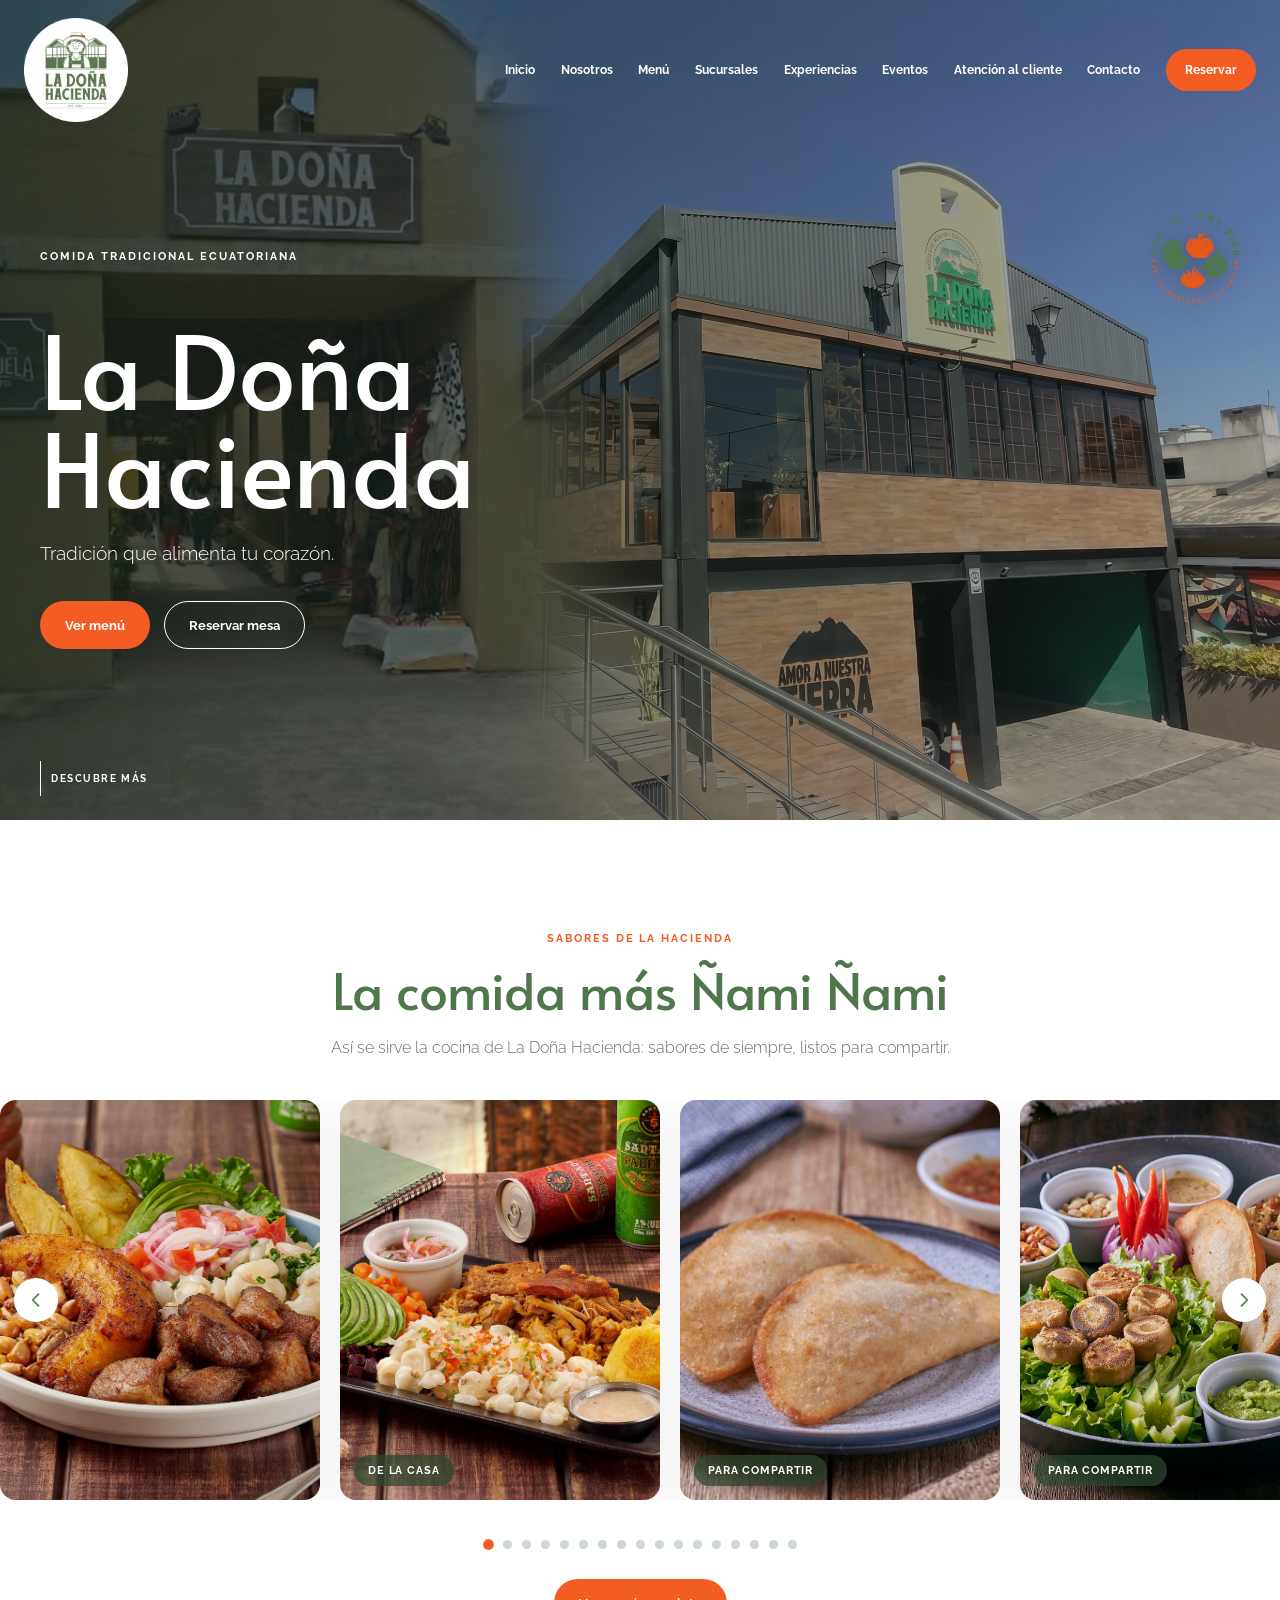
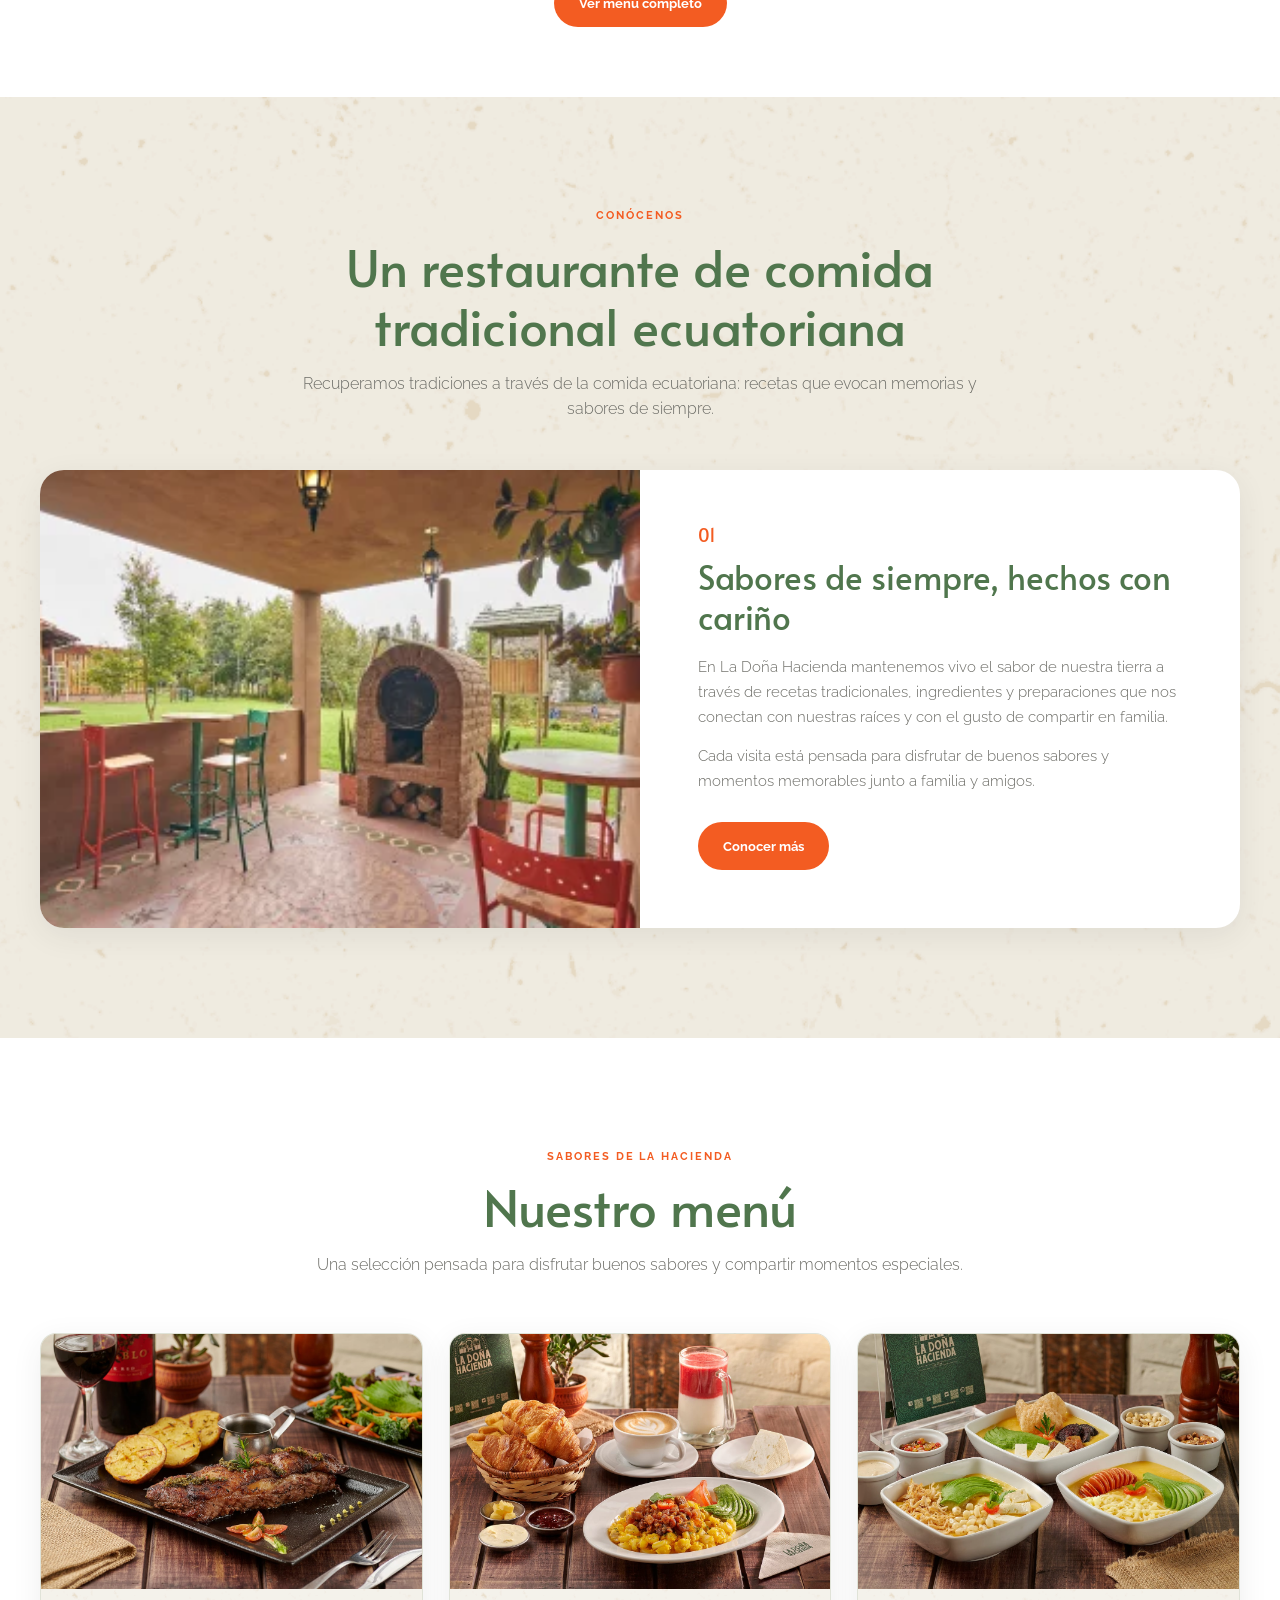
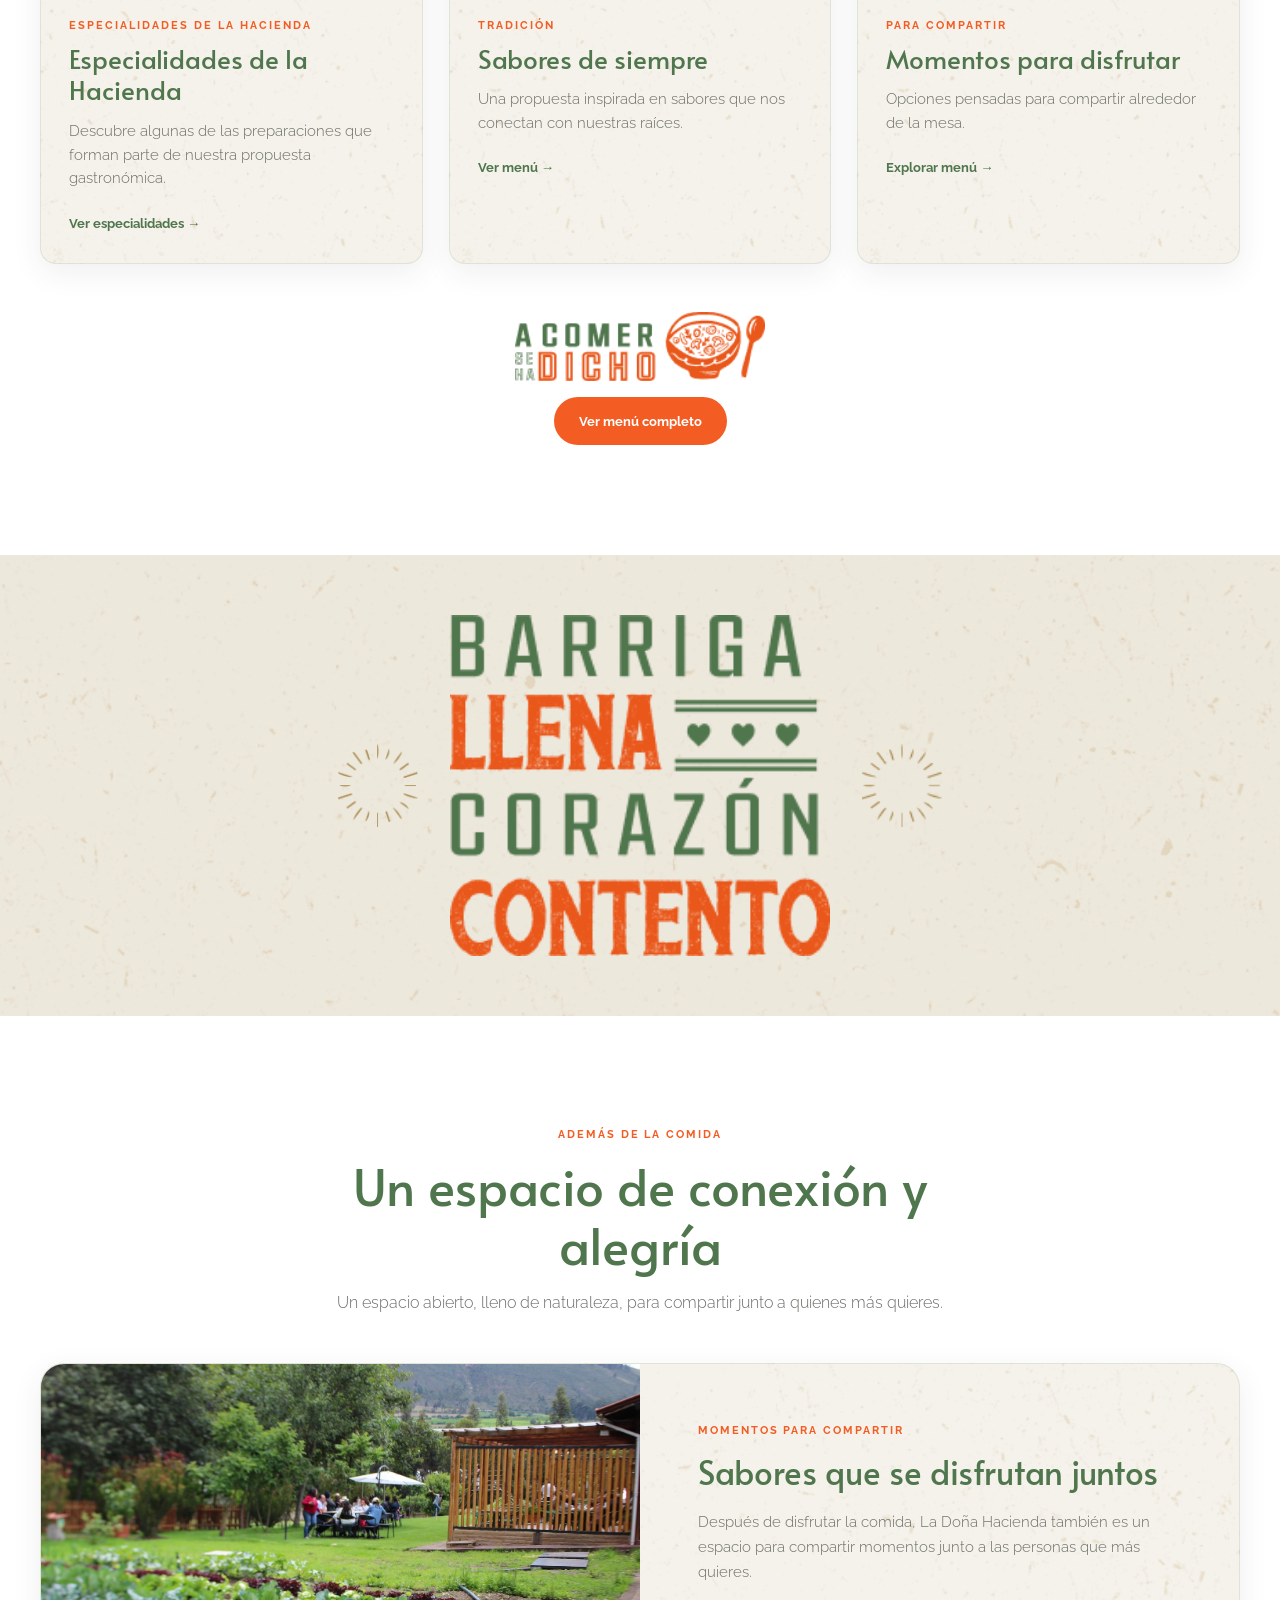
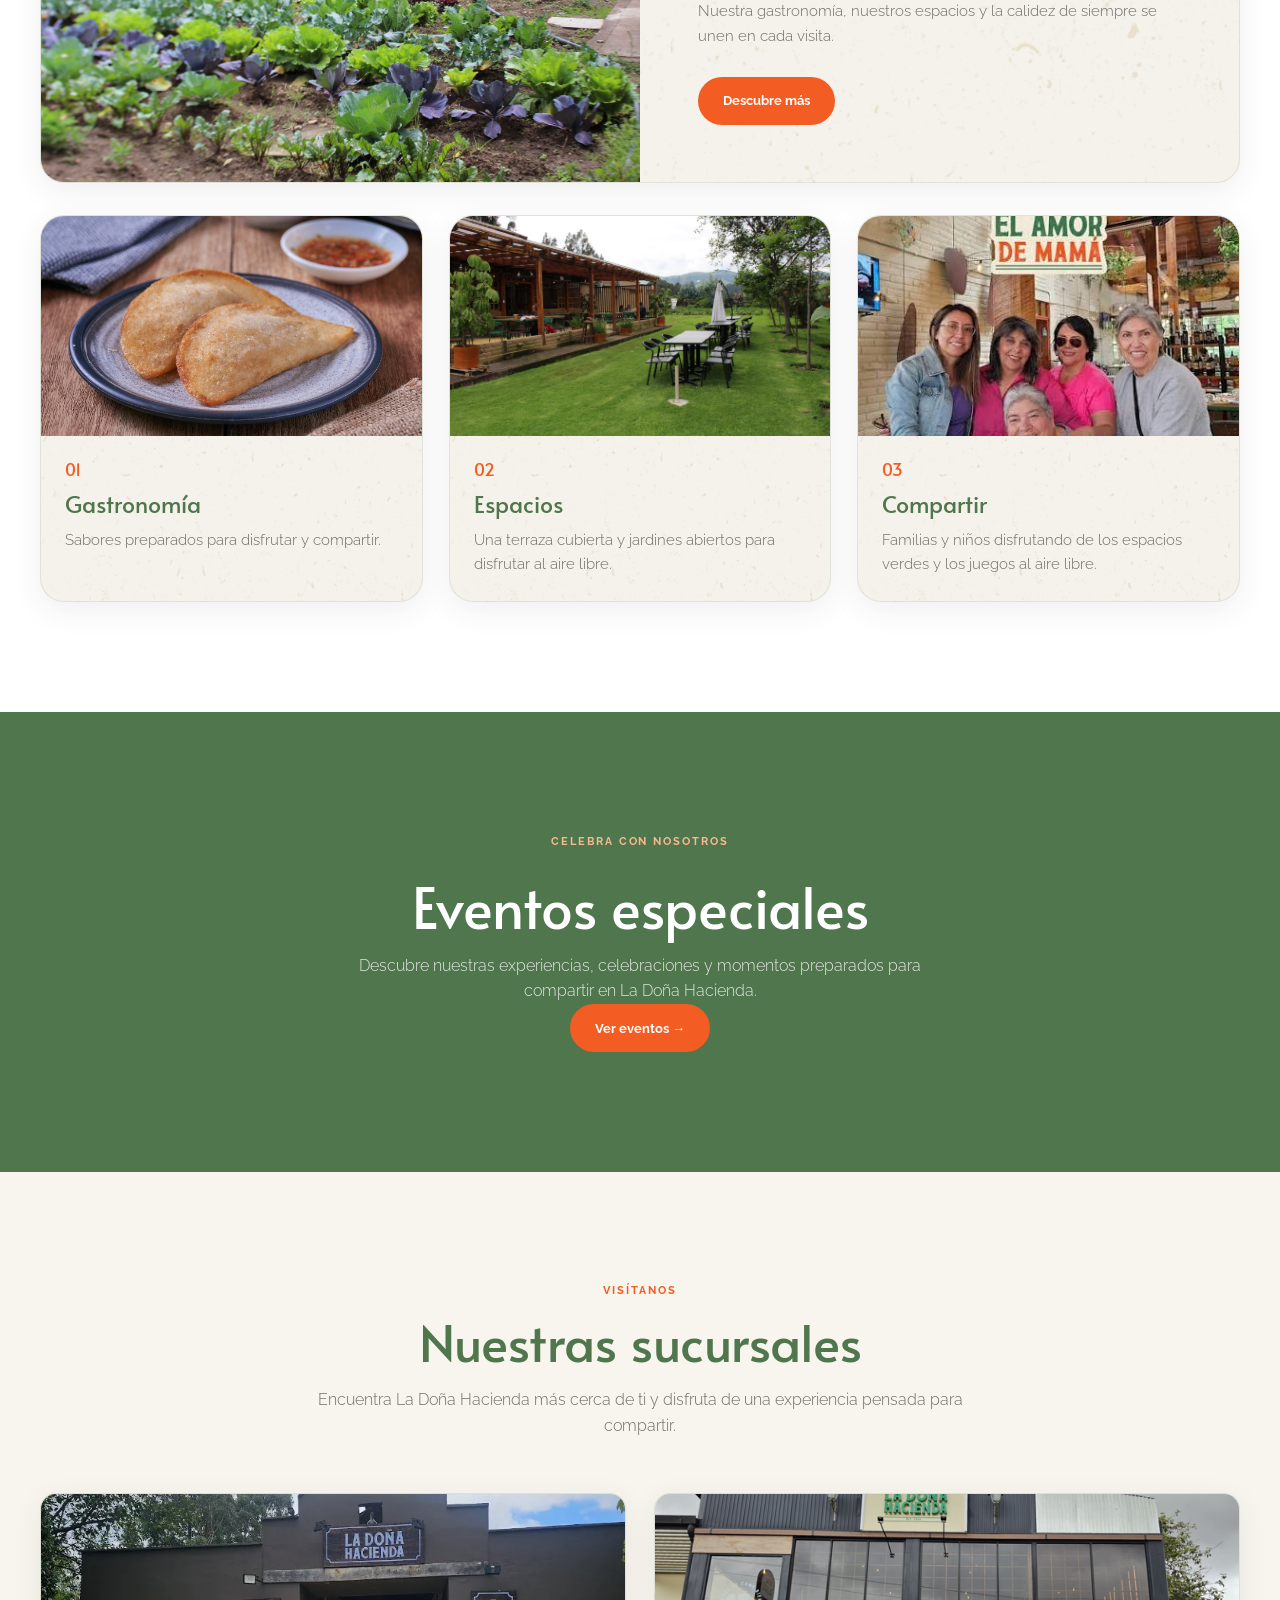
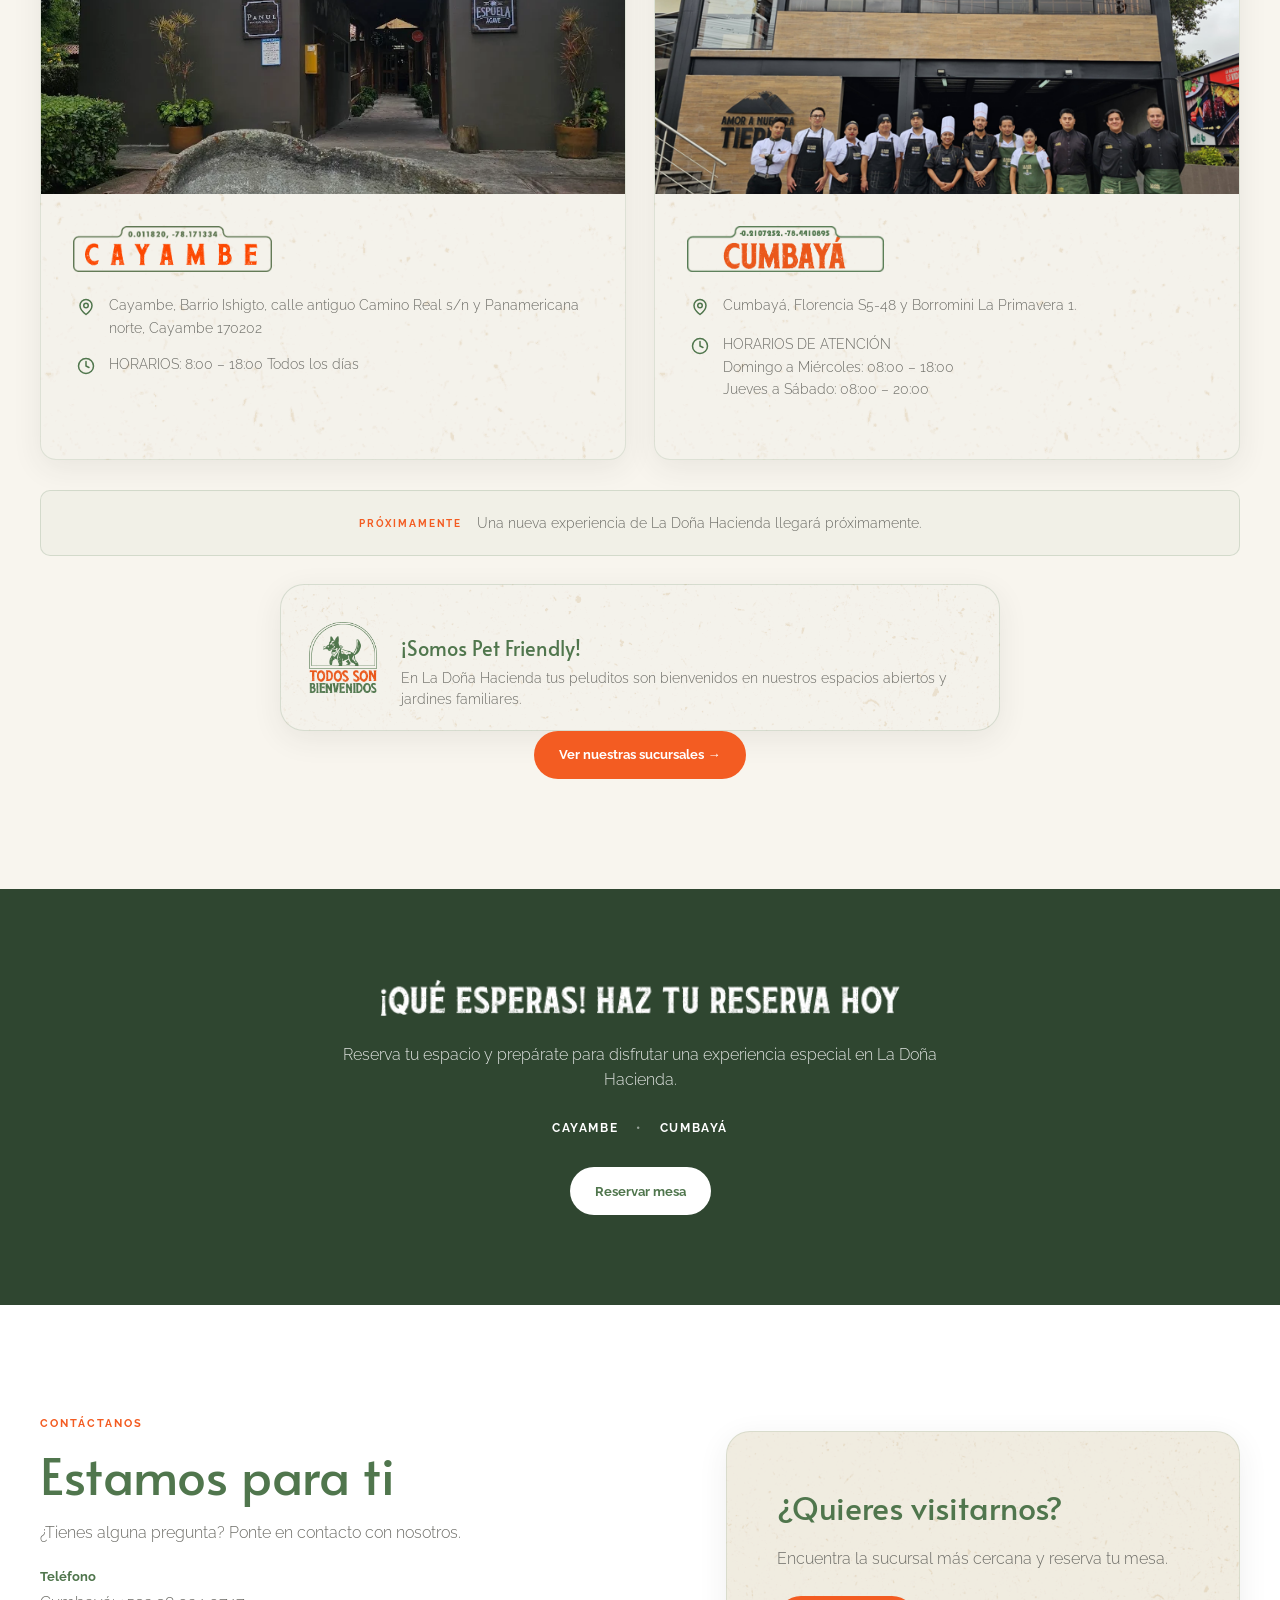
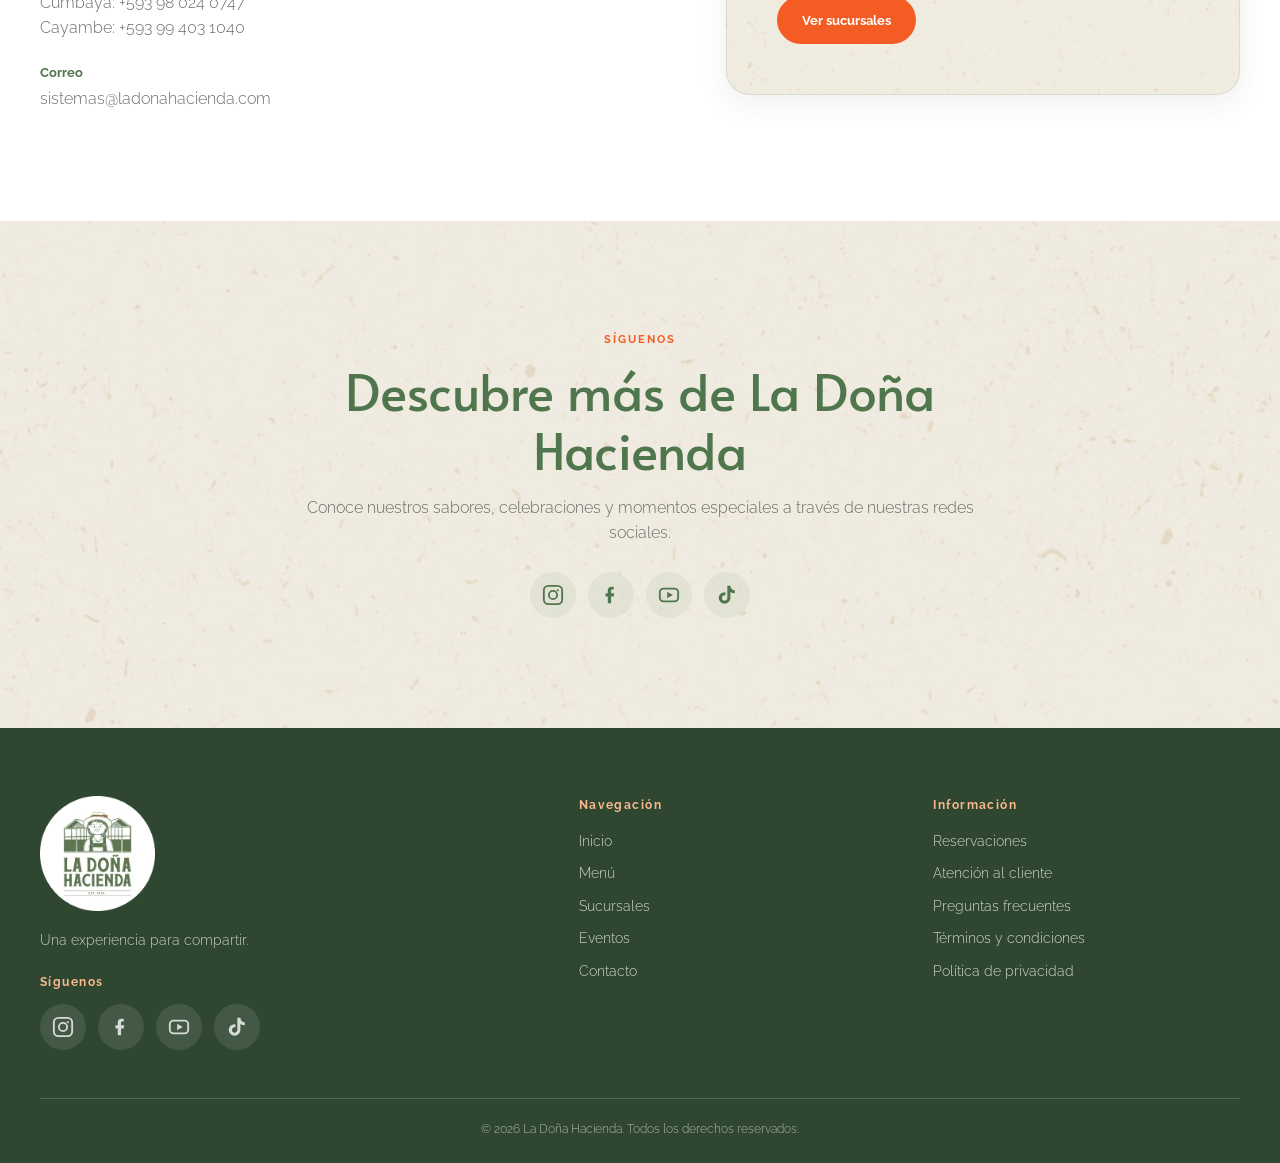
==== commit f7300742: "Actualización del 22/09" ====
--- a/index.html
+++ b/index.html
@@ -604,7 +604,7 @@
 
                         <div class="menu-image">
 
-                            <img src="img/menu/plato13.jpg" alt="Platos para compartir en La Doña Hacienda" width="1280" height="851">
+                            <img src="img/menu/plato13.jpg" alt="Locros para compartir en La Doña Hacienda" width="1280" height="851">
 
                         
                         </div>
@@ -1422,7 +1422,7 @@
                         Preguntas frecuentes
                     </a>
 
-                    <a href="#">
+                    <a href="pages/terminos-condiciones.html">
                         Términos y condiciones
                     </a>
 
--- a/css/style.css
+++ b/css/style.css
@@ -1165,6 +1165,7 @@
 
 .footer-brand img {
     width: 115px;
+    height: auto;
 }
 
 .footer-brand p {
